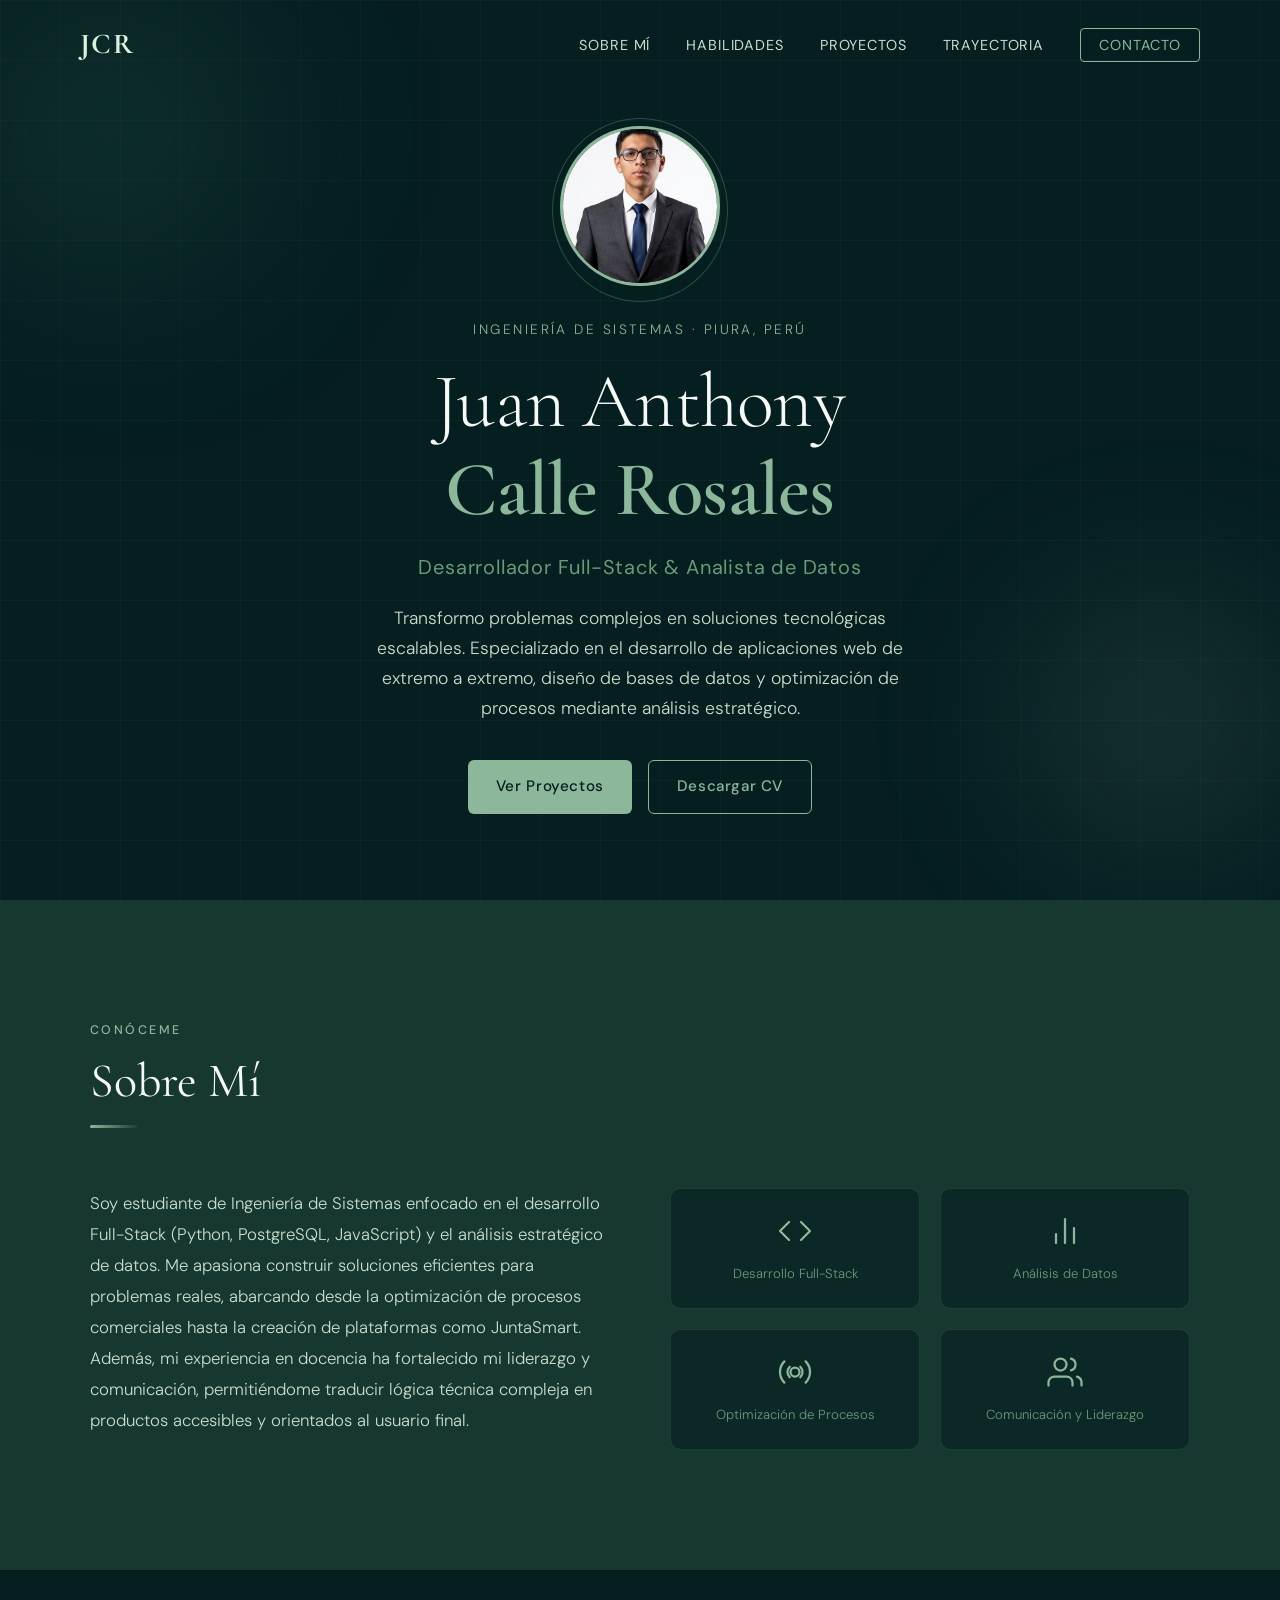
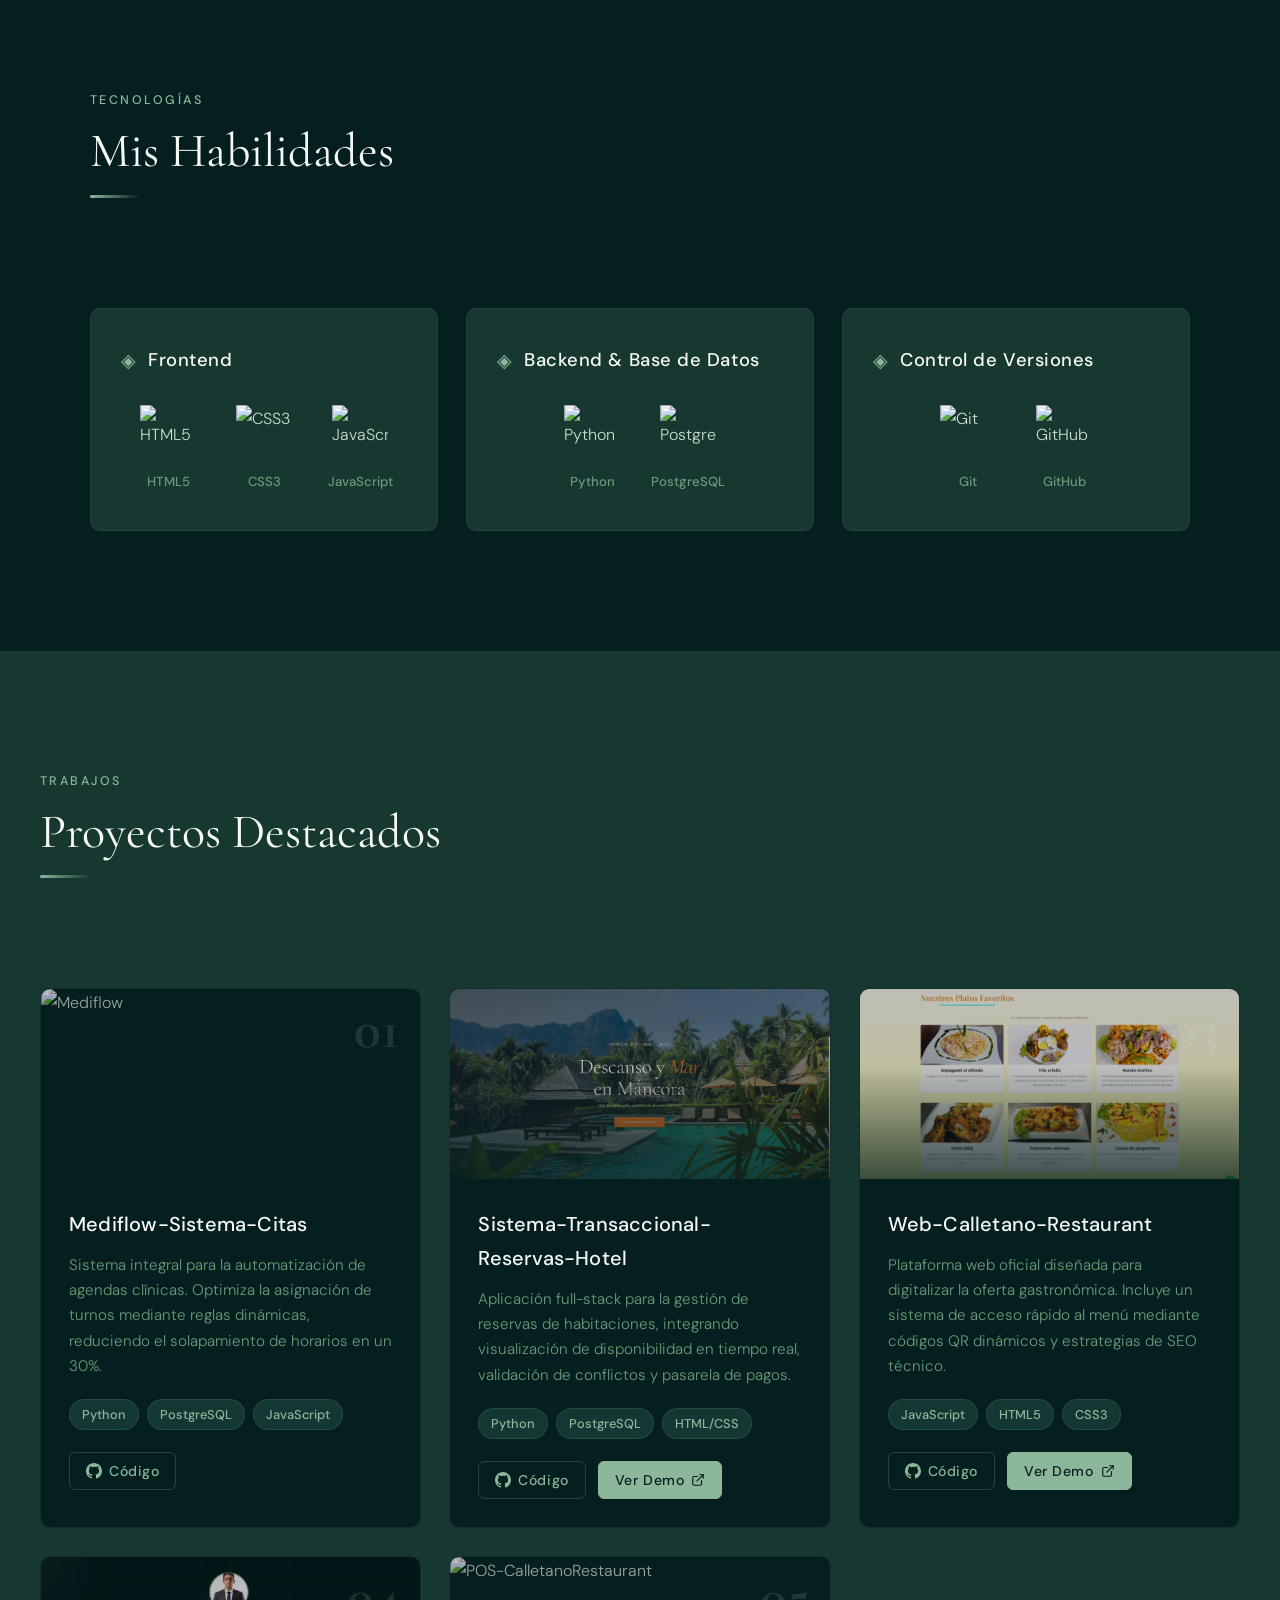
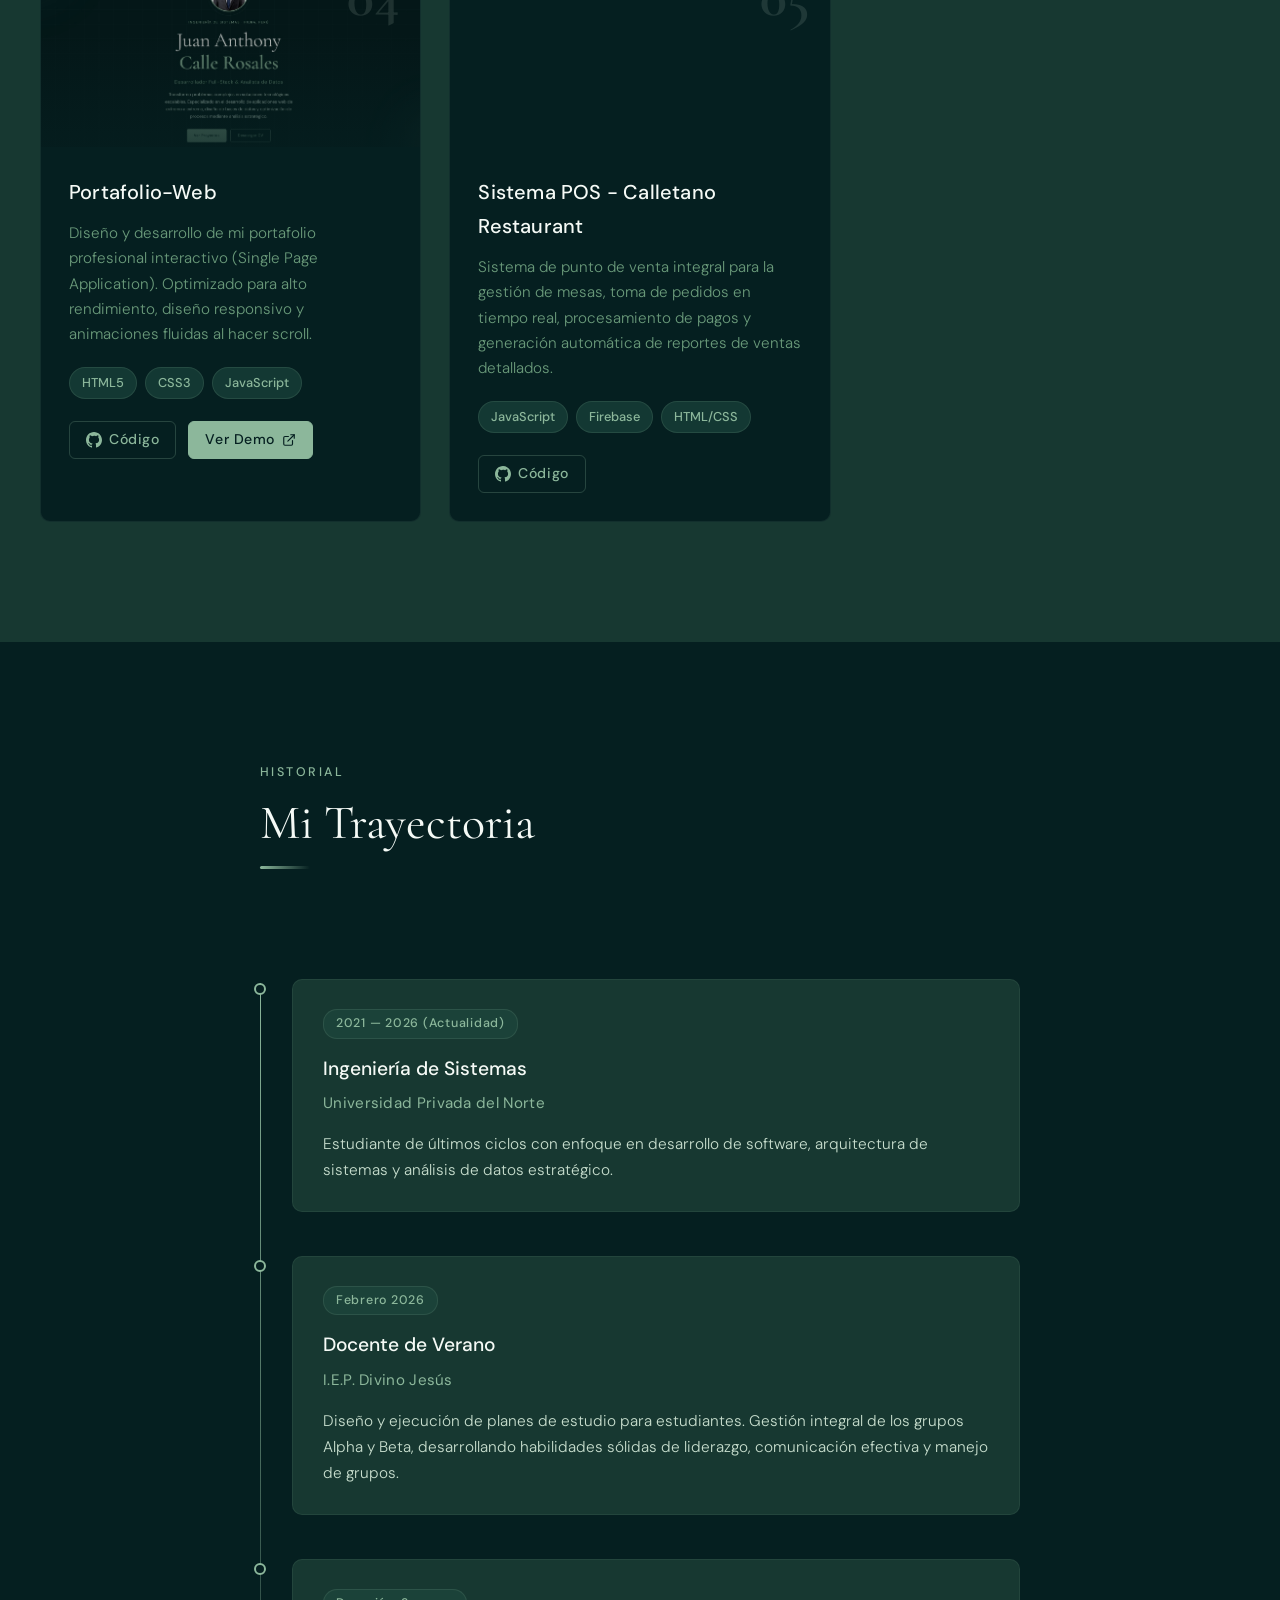
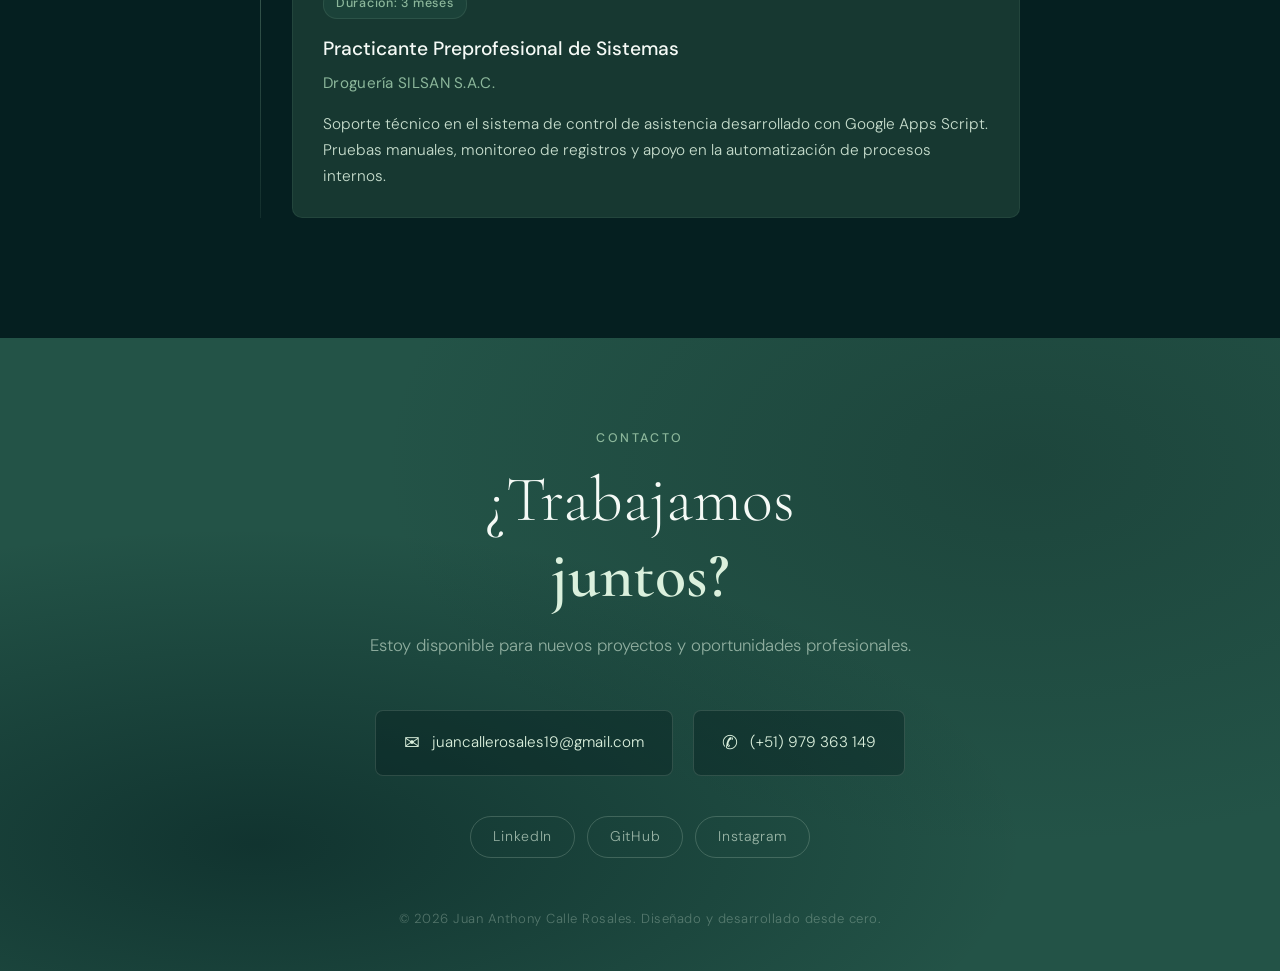
==== index.html @ 233d923f "Nuevo proyecto Sistema POS - Calletano Restaurant" ====
<!DOCTYPE html>
<html lang="es">
<head>
    <meta charset="UTF-8">
    <meta name="viewport" content="width=device-width, initial-scale=1.0">
    <title>Juan Calle Rosales | Portafolio</title>
    <meta name="description" content="Descubre mis proyectos y habilidades.">
    <link rel="stylesheet" href="styles.css">
    <link rel="preconnect" href="https://fonts.googleapis.com">
    <link rel="preconnect" href="https://fonts.gstatic.com" crossorigin>
    <link href="https://fonts.googleapis.com/css2?family=Cormorant+Garamond:wght@300;400;600;700&family=DM+Sans:wght@300;400;500;600&display=swap" rel="stylesheet">
    
    <meta property="og:title" content="Juan Calle Rosales | Portafolio">
    <meta property="og:description" content="Learn about my projects and skills">
    <meta property="og:site_name" content="Juan Calle Rosales | Portafolio">
    <meta property="og:image" content="https://juancall.github.io/Portafolio-Web/img/perfil.jpg">
    <meta property="og:url" content="https://juancall.github.io/Portafolio-Web/">

    <link rel="stylesheet" type="text/css" href="https://cdn.jsdelivr.net/gh/devicons/devicon@latest/devicon.min.css" />
</head>
<body>

    <!-- Navbar -->
    <nav class="navbar" id="navbar">
        <div class="nav-container">
            <a href="#" class="nav-logo">JCR</a>
            <ul class="nav-links">
                <li><a href="#sobre-mi">Sobre Mí</a></li>
                <li><a href="#habilidades">Habilidades</a></li>
                <li><a href="#proyectos">Proyectos</a></li>
                <li><a href="#trayectoria">Trayectoria</a></li>
                <li><a href="#contacto" class="nav-cta">Contacto</a></li>
            </ul>
            <button class="hamburger" id="hamburger" aria-label="Menú">
                <span></span><span></span><span></span>
            </button>
        </div>
        <div class="nav-mobile" id="nav-mobile">
            <a href="#sobre-mi">Sobre Mí</a>
            <a href="#habilidades">Habilidades</a>
            <a href="#proyectos">Proyectos</a>
            <a href="#trayectoria">Trayectoria</a>
            <a href="#contacto">Contacto</a>
        </div>
    </nav>

    <!-- Hero -->
    <header class="hero">
        <div class="hero-bg-grid"></div>
        <div class="hero-orb hero-orb-1"></div>
        <div class="hero-orb hero-orb-2"></div>
        <div class="hero-content">
            <div class="profile-img-container hero-animate" style="--delay:0.1s">
                <img src="img/perfil.jpg" alt="Foto de perfil" class="profile-img">
                <div class="profile-ring"></div>
            </div>
            <p class="hero-eyebrow hero-animate" style="--delay:0.25s">Ingeniería de Sistemas · Piura, Perú</p>
            <h1 class="hero-animate" style="--delay:0.4s">Juan Anthony<br><span>Calle Rosales</span></h1>
            <h2 class="hero-animate" style="--delay:0.55s">Desarrollador Full-Stack & Analista de Datos</h2>
            <p class="hero-desc hero-animate" style="--delay:0.7s">Transformo problemas complejos en soluciones tecnológicas escalables. Especializado en el desarrollo de aplicaciones web de extremo a extremo, diseño de bases de datos y optimización de procesos mediante análisis estratégico.</p>
            <div class="hero-buttons hero-animate" style="--delay:0.85s">
                <a href="#proyectos" class="btn btn-primary">Ver Proyectos</a>
                <a href="docs/CV_Juan_Calle.pdf" target="_blank" class="btn btn-secondary">Descargar CV</a>
            </div>
        </div>
        <div class="hero-scroll-hint">
            <span>Desplázate</span>
            <div class="scroll-line"></div>
        </div>
    </header>

    <!-- Sobre Mí -->
    <section id="sobre-mi" class="about">
        <div class="about-container">
            <div class="section-label reveal">Conóceme</div>
            <h2 class="section-title reveal">Sobre Mí</h2>
            <div class="about-grid">
                <div class="about-text reveal">
                    <p>Soy estudiante de Ingeniería de Sistemas enfocado en el desarrollo Full-Stack (Python, PostgreSQL, JavaScript) y el análisis estratégico de datos. Me apasiona construir soluciones eficientes para problemas reales, abarcando desde la optimización de procesos comerciales hasta la creación de plataformas como JuntaSmart. Además, mi experiencia en docencia ha fortalecido mi liderazgo y comunicación, permitiéndome traducir lógica técnica compleja en productos accesibles y orientados al usuario final.</p>
                </div>
                
                <div class="about-stats reveal">
                    <div class="stat-card">
                        <span class="stat-number">
                            <svg xmlns="http://www.w3.org/2000/svg" width="36" height="36" viewBox="0 0 24 24" fill="none" stroke="currentColor" stroke-width="1.5" stroke-linecap="round" stroke-linejoin="round">
                                <polyline points="16 18 22 12 16 6"/><polyline points="8 6 2 12 8 18"/>
                            </svg>
                        </span>
                        <span class="stat-label">Desarrollo Full-Stack</span>
                    </div>
                    <div class="stat-card">
                        <span class="stat-number">
                            <svg xmlns="http://www.w3.org/2000/svg" width="36" height="36" viewBox="0 0 24 24" fill="none" stroke="currentColor" stroke-width="1.5" stroke-linecap="round" stroke-linejoin="round">
                                <line x1="18" y1="20" x2="18" y2="10"/><line x1="12" y1="20" x2="12" y2="4"/><line x1="6" y1="20" x2="6" y2="14"/>
                            </svg>
                        </span>
                        <span class="stat-label">Análisis de Datos</span>
                    </div>
                    <div class="stat-card">
                        <span class="stat-number">
                            <svg xmlns="http://www.w3.org/2000/svg" width="36" height="36" viewBox="0 0 24 24" fill="none" stroke="currentColor" stroke-width="1.5" stroke-linecap="round" stroke-linejoin="round">
                                <circle cx="12" cy="12" r="3"/><path d="M19.07 4.93a10 10 0 0 1 0 14.14M4.93 4.93a10 10 0 0 0 0 14.14"/>
                                <path d="M15.54 8.46a5 5 0 0 1 0 7.07M8.46 8.46a5 5 0 0 0 0 7.07"/>
                            </svg>
                        </span>
                        <span class="stat-label">Optimización de Procesos</span>
                    </div>
                    <div class="stat-card">
                        <span class="stat-number">
                            <svg xmlns="http://www.w3.org/2000/svg" width="36" height="36" viewBox="0 0 24 24" fill="none" stroke="currentColor" stroke-width="1.5" stroke-linecap="round" stroke-linejoin="round">
                                <path d="M17 21v-2a4 4 0 0 0-4-4H5a4 4 0 0 0-4 4v2"/>
                                <circle cx="9" cy="7" r="4"/><path d="M23 21v-2a4 4 0 0 0-3-3.87"/><path d="M16 3.13a4 4 0 0 1 0 7.75"/>
                            </svg>
                        </span>
                        <span class="stat-label">Comunicación y Liderazgo</span>
                    </div>
                </div>
            </div>
        </div>
    </section>

    <!-- Habilidades -->
    <section id="habilidades" class="skills">
        <div class="skills-container">
            <div class="section-label reveal">Tecnologías</div>
            <h2 class="section-title reveal">Mis Habilidades</h2>
            <div class="skills-grid">
                
                <div class="skill-category reveal" style="--delay:0s">
                    <div class="skill-category-header">
                        <span class="skill-icon-bg">◈</span>
                        <h3>Frontend</h3>
                    </div>
                    <div class="skill-icons">
                        <div class="skill-item">
                            <img src="https://cdn.jsdelivr.net/gh/devicons/devicon@latest/icons/html5/html5-original.svg" style="width: 56px; height: 56px;" alt="HTML5" />
                            <span>HTML5</span>
                        </div>
                        <div class="skill-item">
                            <img src="https://cdn.jsdelivr.net/gh/devicons/devicon@latest/icons/css3/css3-original.svg" style="width: 56px; height: 56px;" alt="CSS3" />
                            <span>CSS3</span>
                        </div>
                        <div class="skill-item">
                            <img src="https://cdn.jsdelivr.net/gh/devicons/devicon@latest/icons/javascript/javascript-original.svg" style="width: 56px; height: 56px;" alt="JavaScript" />
                            <span>JavaScript</span>
                        </div>
                    </div>
                </div>

                <div class="skill-category reveal" style="--delay:0.15s">
                    <div class="skill-category-header">
                        <span class="skill-icon-bg">◈</span>
                        <h3>Backend & Base de Datos</h3>
                    </div>
                    <div class="skill-icons">
                        <div class="skill-item">
                            <img src="https://cdn.jsdelivr.net/gh/devicons/devicon@latest/icons/python/python-original.svg" style="width: 56px; height: 56px;" alt="Python" />
                            <span>Python</span>
                        </div>
                        <div class="skill-item">
                            <img src="https://cdn.jsdelivr.net/gh/devicons/devicon@latest/icons/postgresql/postgresql-original.svg" style="width: 56px; height: 56px;" alt="PostgreSQL" />
                            <span>PostgreSQL</span>
                        </div>
                    </div>
                </div>

                <div class="skill-category reveal" style="--delay:0.3s">
                    <div class="skill-category-header">
                        <span class="skill-icon-bg">◈</span>
                        <h3>Control de Versiones</h3>
                    </div>
                    <div class="skill-icons">
                        <div class="skill-item">
                            <img src="https://cdn.jsdelivr.net/gh/devicons/devicon@latest/icons/git/git-original.svg" style="width: 56px; height: 56px;" alt="Git" />
                            <span>Git</span>
                        </div>
                        <div class="skill-item">
                            <img src="https://cdn.jsdelivr.net/gh/devicons/devicon@latest/icons/github/github-original.svg" style="width: 56px; height: 56px;" alt="GitHub" />
                            <span>GitHub</span>
                        </div>
                    </div>
                </div>

            </div>
        </div>
    </section>

    <!-- Proyectos -->
    <section id="proyectos" class="projects">
        <div class="projects-container">
            <div class="section-label reveal">Trabajos</div>
            <h2 class="section-title reveal">Proyectos Destacados</h2>
            <div class="projects-grid">

                <div class="project-card reveal" style="--delay:0.1s">
                    <div class="project-image">
                        <img src="img/Mediflow.jpg" alt="Mediflow">
                        <span class="project-number">01</span>
                    </div>
                    <div class="project-info">
                        <h3>Mediflow-Sistema-Citas</h3>
                        <p>Sistema integral para la automatización de agendas clínicas. Optimiza la asignación de turnos mediante reglas dinámicas, reduciendo el solapamiento de horarios en un 30%.</p>
                        <div class="project-tags">
                            <span>Python</span><span>PostgreSQL</span><span>JavaScript</span>
                        </div>
                        <div class="project-links">
                            <a href="https://github.com/JuanCall/Mediflow-Sistema-Citas" class="btn-link btn-link-github">
                                <svg xmlns="http://www.w3.org/2000/svg" width="16" height="16" viewBox="0 0 24 24" fill="currentColor">
                                    <path d="M12 0C5.37 0 0 5.37 0 12c0 5.3 3.438 9.8 8.205 11.387.6.113.82-.258.82-.577v-2.234c-3.338.726-4.033-1.416-4.033-1.416-.546-1.387-1.333-1.756-1.333-1.756-1.089-.745.083-.729.083-.729 1.205.084 1.839 1.237 1.839 1.237 1.07 1.834 2.807 1.304 3.492.997.107-.775.418-1.305.762-1.604-2.665-.305-5.467-1.334-5.467-5.931 0-1.311.469-2.381 1.236-3.221-.124-.303-.535-1.524.117-3.176 0 0 1.008-.322 3.301 1.23A11.509 11.509 0 0 1 12 5.803c1.02.005 2.047.138 3.006.404 2.291-1.552 3.297-1.23 3.297-1.23.653 1.653.242 2.874.118 3.176.77.84 1.235 1.911 1.235 3.221 0 4.609-2.807 5.624-5.479 5.929.43.372.823 1.102.823 2.222v3.293c0 .319.192.694.801.576C20.566 21.797 24 17.3 24 12c0-6.63-5.37-12-12-12z"/>
                                </svg>
                                Código
                            </a>
                        </div>
                    </div>
                </div>

                <div class="project-card reveal" style="--delay:0.2s">
                    <div class="project-image">
                        <img src="img/Sistema-Reservas.jpg" alt="reservas">
                        <span class="project-number">02</span>
                    </div>
                    <div class="project-info">
                        <h3>Sistema-Transaccional-Reservas-Hotel</h3>
                        <p>Aplicación full-stack para la gestión de reservas de habitaciones, integrando visualización de disponibilidad en tiempo real, validación de conflictos y pasarela de pagos.</p>
                        <div class="project-tags">
                            <span>Python</span><span>PostgreSQL</span><span>HTML/CSS</span>
                        </div>
                        <div class="project-links">
                            <a href="https://github.com/JuanCall/Sistema-Transaccional-Reservas-Hotel" class="btn-link btn-link-github">
                                <svg xmlns="http://www.w3.org/2000/svg" width="16" height="16" viewBox="0 0 24 24" fill="currentColor">
                                    <path d="M12 0C5.37 0 0 5.37 0 12c0 5.3 3.438 9.8 8.205 11.387.6.113.82-.258.82-.577v-2.234c-3.338.726-4.033-1.416-4.033-1.416-.546-1.387-1.333-1.756-1.333-1.756-1.089-.745.083-.729.083-.729 1.205.084 1.839 1.237 1.839 1.237 1.07 1.834 2.807 1.304 3.492.997.107-.775.418-1.305.762-1.604-2.665-.305-5.467-1.334-5.467-5.931 0-1.311.469-2.381 1.236-3.221-.124-.303-.535-1.524.117-3.176 0 0 1.008-.322 3.301 1.23A11.509 11.509 0 0 1 12 5.803c1.02.005 2.047.138 3.006.404 2.291-1.552 3.297-1.23 3.297-1.23.653 1.653.242 2.874.118 3.176.77.84 1.235 1.911 1.235 3.221 0 4.609-2.807 5.624-5.479 5.929.43.372.823 1.102.823 2.222v3.293c0 .319.192.694.801.576C20.566 21.797 24 17.3 24 12c0-6.63-5.37-12-12-12z"/>
                                </svg>
                                Código
                            </a>
                            <a href="https://juancall.github.io/Sistema-Transaccional-Reservas-Hotel/frontend/" class="btn-link btn-link-live">
                                Ver Demo
                                <svg xmlns="http://www.w3.org/2000/svg" width="14" height="14" viewBox="0 0 24 24" fill="none" stroke="currentColor" stroke-width="2" stroke-linecap="round" stroke-linejoin="round">
                                    <path d="M18 13v6a2 2 0 0 1-2 2H5a2 2 0 0 1-2-2V8a2 2 0 0 1 2-2h6"/>
                                    <polyline points="15 3 21 3 21 9"/><line x1="10" y1="14" x2="21" y2="3"/>
                                </svg>
                            </a>
                        </div>
                    </div>
                </div>

                <div class="project-card reveal" style="--delay:0.3s">
                    <div class="project-image">
                        <img src="img/Web-CalletanoRestaurant.jpg" alt="Web-Calletano-Restaurant">
                        <span class="project-number">03</span>
                    </div>
                    <div class="project-info">
                        <h3>Web-Calletano-Restaurant</h3>
                        <p>Plataforma web oficial diseñada para digitalizar la oferta gastronómica. Incluye un sistema de acceso rápido al menú mediante códigos QR dinámicos y estrategias de SEO técnico.</p>
                        <div class="project-tags">
                            <span>JavaScript</span><span>HTML5</span><span>CSS3</span>
                        </div>
                        <div class="project-links">
                            <a href="https://github.com/JuanCall/Web-Calletano-Restaurant" class="btn-link btn-link-github">
                                <svg xmlns="http://www.w3.org/2000/svg" width="16" height="16" viewBox="0 0 24 24" fill="currentColor">
                                    <path d="M12 0C5.37 0 0 5.37 0 12c0 5.3 3.438 9.8 8.205 11.387.6.113.82-.258.82-.577v-2.234c-3.338.726-4.033-1.416-4.033-1.416-.546-1.387-1.333-1.756-1.333-1.756-1.089-.745.083-.729.083-.729 1.205.084 1.839 1.237 1.839 1.237 1.07 1.834 2.807 1.304 3.492.997.107-.775.418-1.305.762-1.604-2.665-.305-5.467-1.334-5.467-5.931 0-1.311.469-2.381 1.236-3.221-.124-.303-.535-1.524.117-3.176 0 0 1.008-.322 3.301 1.23A11.509 11.509 0 0 1 12 5.803c1.02.005 2.047.138 3.006.404 2.291-1.552 3.297-1.23 3.297-1.23.653 1.653.242 2.874.118 3.176.77.84 1.235 1.911 1.235 3.221 0 4.609-2.807 5.624-5.479 5.929.43.372.823 1.102.823 2.222v3.293c0 .319.192.694.801.576C20.566 21.797 24 17.3 24 12c0-6.63-5.37-12-12-12z"/>
                                </svg>
                                Código
                            </a>
                            <a href="https://calletano-restaurant.web.app/" class="btn-link btn-link-live">
                                Ver Demo
                                <svg xmlns="http://www.w3.org/2000/svg" width="14" height="14" viewBox="0 0 24 24" fill="none" stroke="currentColor" stroke-width="2" stroke-linecap="round" stroke-linejoin="round">
                                    <path d="M18 13v6a2 2 0 0 1-2 2H5a2 2 0 0 1-2-2V8a2 2 0 0 1 2-2h6"/>
                                    <polyline points="15 3 21 3 21 9"/><line x1="10" y1="14" x2="21" y2="3"/>
                                </svg>
                            </a>
                        </div>
                    </div>
                </div>

                <div class="project-card reveal" style="--delay:0.4s">
                    <div class="project-image">
                        <img src="img/Portafolio-Web.jpg" alt="Portafolio">
                        <span class="project-number">04</span>
                    </div>
                    <div class="project-info">
                        <h3>Portafolio-Web</h3>
                        <p>Diseño y desarrollo de mi portafolio profesional interactivo (Single Page Application). Optimizado para alto rendimiento, diseño responsivo y animaciones fluidas al hacer scroll.</p>
                        <div class="project-tags">
                            <span>HTML5</span><span>CSS3</span><span>JavaScript</span>
                        </div>
                        <div class="project-links">
                            <a href="https://github.com/JuanCall/Portafolio-Web" class="btn-link btn-link-github">
                                <svg xmlns="http://www.w3.org/2000/svg" width="16" height="16" viewBox="0 0 24 24" fill="currentColor">
                                    <path d="M12 0C5.37 0 0 5.37 0 12c0 5.3 3.438 9.8 8.205 11.387.6.113.82-.258.82-.577v-2.234c-3.338.726-4.033-1.416-4.033-1.416-.546-1.387-1.333-1.756-1.333-1.756-1.089-.745.083-.729.083-.729 1.205.084 1.839 1.237 1.839 1.237 1.07 1.834 2.807 1.304 3.492.997.107-.775.418-1.305.762-1.604-2.665-.305-5.467-1.334-5.467-5.931 0-1.311.469-2.381 1.236-3.221-.124-.303-.535-1.524.117-3.176 0 0 1.008-.322 3.301 1.23A11.509 11.509 0 0 1 12 5.803c1.02.005 2.047.138 3.006.404 2.291-1.552 3.297-1.23 3.297-1.23.653 1.653.242 2.874.118 3.176.77.84 1.235 1.911 1.235 3.221 0 4.609-2.807 5.624-5.479 5.929.43.372.823 1.102.823 2.222v3.293c0 .319.192.694.801.576C20.566 21.797 24 17.3 24 12c0-6.63-5.37-12-12-12z"/>
                                </svg>
                                Código
                            </a>
                            <a href="https://juancall.github.io/Portafolio-Web/" class="btn-link btn-link-live">
                                Ver Demo
                                <svg xmlns="http://www.w3.org/2000/svg" width="14" height="14" viewBox="0 0 24 24" fill="none" stroke="currentColor" stroke-width="2" stroke-linecap="round" stroke-linejoin="round">
                                    <path d="M18 13v6a2 2 0 0 1-2 2H5a2 2 0 0 1-2-2V8a2 2 0 0 1 2-2h6"/>
                                    <polyline points="15 3 21 3 21 9"/><line x1="10" y1="14" x2="21" y2="3"/>
                                </svg>
                            </a>
                        </div>
                    </div>
                </div>

                <div class="project-card reveal" style="--delay:0.5s">
                    <div class="project-image">
                        <img src="img/SistemaPOS_Calletano.jpg" alt="POS-CalletanoRestaurant">
                        <span class="project-number">05</span>
                    </div>
                    <div class="project-info">
                        <h3>Sistema POS - Calletano Restaurant</h3>
                        <p>Sistema de punto de venta integral para la gestión de mesas, toma de pedidos en tiempo real, procesamiento de pagos y generación automática de reportes de ventas detallados.</p>
                        <div class="project-tags">
                            <span>JavaScript</span><span>Firebase</span><span>HTML/CSS</span>
                        </div>
                        <div class="project-links">
                            <a href="https://github.com/JuanCall/Web-Calletano-Restaurant" class="btn-link btn-link-github">
                                <svg xmlns="http://www.w3.org/2000/svg" width="16" height="16" viewBox="0 0 24 24" fill="currentColor">
                                    <path d="M12 0C5.37 0 0 5.37 0 12c0 5.3 3.438 9.8 8.205 11.387.6.113.82-.258.82-.577v-2.234c-3.338.726-4.033-1.416-4.033-1.416-.546-1.387-1.333-1.756-1.333-1.756-1.089-.745.083-.729.083-.729 1.205.084 1.839 1.237 1.839 1.237 1.07 1.834 2.807 1.304 3.492.997.107-.775.418-1.305.762-1.604-2.665-.305-5.467-1.334-5.467-5.931 0-1.311.469-2.381 1.236-3.221-.124-.303-.535-1.524.117-3.176 0 0 1.008-.322 3.301 1.23A11.509 11.509 0 0 1 12 5.803c1.02.005 2.047.138 3.006.404 2.291-1.552 3.297-1.23 3.297-1.23.653 1.653.242 2.874.118 3.176.77.84 1.235 1.911 1.235 3.221 0 4.609-2.807 5.624-5.479 5.929.43.372.823 1.102.823 2.222v3.293c0 .319.192.694.801.576C20.566 21.797 24 17.3 24 12c0-6.63-5.37-12-12-12z"/>
                                </svg>
                                Código
                            </a>
                        </div>
                    </div>
                </div>

            </div>
        </div>
    </section>

    <!-- Trayectoria -->
    <section id="trayectoria" class="timeline-section">
        <div class="timeline-container">
            <div class="section-label reveal">Historial</div>
            <h2 class="section-title reveal">Mi Trayectoria</h2>
            <div class="timeline">

                <div class="timeline-item reveal">
                    <div class="timeline-dot"></div>
                    <div class="timeline-content">
                        <span class="timeline-date">2021 — 2026 (Actualidad)</span>
                        <h3>Ingeniería de Sistemas</h3>
                        <h4>Universidad Privada del Norte</h4>
                        <p>Estudiante de últimos ciclos con enfoque en desarrollo de software, arquitectura de sistemas y análisis de datos estratégico.</p>
                    </div>
                </div>

                <div class="timeline-item reveal">
                    <div class="timeline-dot"></div>
                    <div class="timeline-content">
                        <span class="timeline-date">Febrero 2026</span>
                        <h3>Docente de Verano</h3>
                        <h4>I.E.P. Divino Jesús</h4>
                        <p>Diseño y ejecución de planes de estudio para estudiantes. Gestión integral de los grupos Alpha y Beta, desarrollando habilidades sólidas de liderazgo, comunicación efectiva y manejo de grupos.</p>
                    </div>
                </div>

                <div class="timeline-item reveal">
                    <div class="timeline-dot"></div>
                    <div class="timeline-content">
                        <span class="timeline-date">Duración: 3 meses</span>
                        <h3>Practicante Preprofesional de Sistemas</h3>
                        <h4>Droguería SILSAN S.A.C.</h4>
                        <p>Soporte técnico en el sistema de control de asistencia desarrollado con Google Apps Script. Pruebas manuales, monitoreo de registros y apoyo en la automatización de procesos internos.</p>
                    </div>
                </div>

            </div>
        </div>
    </section>

    <!-- Footer / Contacto -->
    <footer id="contacto" class="footer">
        <div class="footer-bg"></div>
        <div class="footer-container">
            <div class="footer-headline reveal">
                <div class="section-label">Contacto</div>
                <h2>¿Trabajamos<br><span>juntos?</span></h2>
                <p>Estoy disponible para nuevos proyectos y oportunidades profesionales.</p>
            </div>
            <div class="contact-grid reveal">
                <a href="mailto:juancallerosales19@gmail.com" class="contact-card">
                    <span class="contact-icon">✉</span>
                    <span>juancallerosales19@gmail.com</span>
                </a>
                <a href="https://wa.me/51979363149" target="_blank" class="contact-card">
                    <span class="contact-icon">✆</span>
                    <span>(+51) 979 363 149</span>
                </a>
            </div>
            <div class="social-links reveal">
                <a href="https://www.linkedin.com/in/juan-anthony-calle-rosales-a828a8210/" target="_blank">LinkedIn</a>
                <a href="https://github.com/JuanCall" target="_blank">GitHub</a>
                <a href="https://www.instagram.com/juanoff19/" target="_blank">Instagram</a>
            </div>
            <p class="copyright">© 2026 Juan Anthony Calle Rosales. Diseñado y desarrollado desde cero.</p>
        </div>
    </footer>

    <script>
        // Smooth scroll personalizado con animación
        function smoothScrollTo(targetY, duration = 800) {
            const startY = window.scrollY;
            const distance = targetY - startY;
            let startTime = null;

            function easeInOutCubic(t) {
                return t < 0.5 ? 4 * t * t * t : 1 - Math.pow(-2 * t + 2, 3) / 2;
            }

            function step(currentTime) {
                if (!startTime) startTime = currentTime;
                const elapsed = currentTime - startTime;
                const progress = Math.min(elapsed / duration, 1);
                window.scrollTo(0, startY + distance * easeInOutCubic(progress));
                if (progress < 1) requestAnimationFrame(step);
            }

            requestAnimationFrame(step);
        }

        document.querySelectorAll('a[href^="#"]').forEach(anchor => {
            anchor.addEventListener('click', function(e) {
                const target = document.querySelector(this.getAttribute('href'));
                if (target) {
                    e.preventDefault();
                    const navHeight = document.getElementById('navbar').offsetHeight;
                    const targetPosition = target.getBoundingClientRect().top + window.scrollY - navHeight;
                    smoothScrollTo(targetPosition, 800);
                    navMobile.classList.remove('open');
                    hamburger.classList.remove('active');
                }
            });
        });

        // Navbar scroll effect
        const navbar = document.getElementById('navbar');
        window.addEventListener('scroll', () => {
            navbar.classList.toggle('scrolled', window.scrollY > 60);
        });

        // Hamburger menu
        const hamburger = document.getElementById('hamburger');
        const navMobile = document.getElementById('nav-mobile');
        hamburger.addEventListener('click', () => {
            hamburger.classList.toggle('active');
            navMobile.classList.toggle('open');
        });

        // Scroll reveal with IntersectionObserver
        const reveals = document.querySelectorAll('.reveal');
        const observer = new IntersectionObserver((entries) => {
            entries.forEach(entry => {
                if (entry.isIntersecting) {
                    entry.target.classList.add('visible');
                    observer.unobserve(entry.target);
                }
            });
        }, { threshold: 0.12, rootMargin: '0px 0px -40px 0px' });

        reveals.forEach(el => observer.observe(el));
    </script>
</body>
</html>
---- styles.css ----
/* =============================================
   JUAN ANTHONY CALLE — PORTAFOLIO
   Paleta 3: Verdes profundos, formal y elegante
   ============================================= */

/* --- Variables de color y tipografía --- */
:root {
    --clr-deepest:   #051F20;
    --clr-dark:      #173831;
    --clr-mid:       #235347;
    --clr-sage:      #8CB79B;
    --clr-mist:      #DBF0DD;
    --clr-white:     #F5FAF6;
    --clr-text:      #c8dece;
    --clr-subtle:    #6a9a7a;
    --font-display:  'Cormorant Garamond', Georgia, serif;
    --font-body:     'DM Sans', sans-serif;
    --radius:        10px;
    --transition:    0.4s cubic-bezier(0.22, 1, 0.36, 1);
}

/* --- Reset --- */
*, *::before, *::after {
    margin: 0; padding: 0;
    box-sizing: border-box;
}

html {
    scroll-behavior: smooth;
}

body {
    background-color: var(--clr-deepest);
    color: var(--clr-text);
    font-family: var(--font-body);
    font-weight: 300;
    line-height: 1.7;
    overflow-x: hidden;
}

/* ============================================
   SCROLL REVEAL — Clase .reveal
   ============================================ */
.reveal {
    opacity: 0;
    transform: translateY(40px);
    transition: opacity 0.7s var(--transition),
                transform 0.7s var(--transition);
    transition-delay: var(--delay, 0s);
}

.reveal.visible {
    opacity: 1;
    transform: translateY(0);
}

/* ============================================
   NAVBAR
   ============================================ */
.navbar {
    position: fixed;
    top: 0; left: 0; right: 0;
    z-index: 100;
    padding: 20px 0;
    transition: background var(--transition), padding var(--transition), box-shadow var(--transition);
}

.navbar.scrolled {
    background: rgba(5, 31, 32, 0.92);
    backdrop-filter: blur(16px);
    -webkit-backdrop-filter: blur(16px);
    padding: 12px 0;
    box-shadow: 0 2px 30px rgba(0,0,0,0.4);
}

.nav-container {
    max-width: 1200px;
    margin: 0 auto;
    padding: 0 40px;
    display: flex;
    justify-content: space-between;
    align-items: center;
}

.nav-logo {
    font-family: var(--font-display);
    font-size: 1.8rem;
    font-weight: 700;
    color: var(--clr-mist);
    text-decoration: none;
    letter-spacing: 0.05em;
    transition: color var(--transition);
}

.nav-logo:hover { color: var(--clr-sage); }

.nav-links {
    list-style: none;
    display: flex;
    gap: 36px;
    align-items: center;
}

.nav-links a {
    color: var(--clr-text);
    text-decoration: none;
    font-size: 0.9rem;
    font-weight: 400;
    letter-spacing: 0.06em;
    text-transform: uppercase;
    position: relative;
    transition: color var(--transition);
}

.nav-links a::after {
    content: '';
    position: absolute;
    bottom: -4px; left: 0;
    width: 0; height: 1px;
    background: var(--clr-sage);
    transition: width var(--transition);
}

.nav-links a:hover { color: var(--clr-mist); }
.nav-links a:hover::after { width: 100%; }

.nav-cta {
    border: 1px solid var(--clr-sage) !important;
    padding: 7px 18px;
    border-radius: 4px;
    color: var(--clr-sage) !important;
}
.nav-cta:hover {
    background: var(--clr-sage) !important;
    color: var(--clr-deepest) !important;
}
.nav-cta::after { display: none !important; }

/* Hamburger */
.hamburger {
    display: none;
    flex-direction: column;
    gap: 5px;
    background: none;
    border: none;
    cursor: pointer;
    padding: 4px;
}
.hamburger span {
    width: 24px; height: 2px;
    background: var(--clr-mist);
    border-radius: 2px;
    transition: all 0.3s ease;
    display: block;
}
.hamburger.active span:nth-child(1) { transform: translateY(7px) rotate(45deg); }
.hamburger.active span:nth-child(2) { opacity: 0; }
.hamburger.active span:nth-child(3) { transform: translateY(-7px) rotate(-45deg); }

.nav-mobile {
    display: none;
    flex-direction: column;
    background: rgba(5, 31, 32, 0.97);
    padding: 0;
    max-height: 0;
    overflow: hidden;
    transition: max-height 0.4s ease, padding 0.3s ease;
}
.nav-mobile.open {
    display: flex;
    max-height: 400px;
    padding: 16px 0 24px;
}
.nav-mobile a {
    color: var(--clr-text);
    text-decoration: none;
    padding: 12px 40px;
    font-size: 0.95rem;
    letter-spacing: 0.06em;
    text-transform: uppercase;
    border-bottom: 1px solid rgba(140,183,155,0.08);
    transition: color var(--transition), background var(--transition);
}
.nav-mobile a:hover {
    color: var(--clr-mist);
    background: rgba(140,183,155,0.06);
}

/* ============================================
   HERO
   ============================================ */
.hero {
    min-height: 100vh;
    display: flex;
    align-items: center;
    justify-content: center;
    text-align: center;
    padding: 100px 20px 60px;
    position: relative;
    overflow: hidden;
}

.hero-bg-grid {
    position: absolute;
    inset: 0;
    background-image:
        linear-gradient(rgba(140,183,155,0.04) 1px, transparent 1px),
        linear-gradient(90deg, rgba(140,183,155,0.04) 1px, transparent 1px);
    background-size: 60px 60px;
    pointer-events: none;
}

.hero-orb {
    position: absolute;
    border-radius: 50%;
    filter: blur(80px);
    pointer-events: none;
    animation: orb-drift 12s ease-in-out infinite alternate;
}
.hero-orb-1 {
    width: 420px; height: 420px;
    background: radial-gradient(circle, rgba(35,83,71,0.45), transparent 70%);
    top: -80px; left: -100px;
}
.hero-orb-2 {
    width: 360px; height: 360px;
    background: radial-gradient(circle, rgba(140,183,155,0.2), transparent 70%);
    bottom: 0; right: -60px;
    animation-delay: -6s;
}

@keyframes orb-drift {
    from { transform: translate(0, 0) scale(1); }
    to   { transform: translate(30px, 20px) scale(1.05); }
}

.hero-content {
    position: relative;
    z-index: 2;
    max-width: 780px;
}

.hero-animate {
    opacity: 0;
    transform: translateY(30px);
    animation: hero-in 0.9s var(--transition) forwards;
    animation-delay: var(--delay, 0s);
}

@keyframes hero-in {
    to { opacity: 1; transform: translateY(0); }
}

.profile-img-container {
    position: relative;
    display: inline-block;
    margin-bottom: 24px;
}

.profile-img {
    width: 160px; height: 160px;
    border-radius: 50%;
    object-fit: cover;
    border: 3px solid var(--clr-sage);
    position: relative;
    z-index: 2;
    transition: transform var(--transition);
}
.profile-img:hover { transform: scale(1.05); }

.profile-ring {
    position: absolute;
    inset: -8px;
    border-radius: 50%;
    border: 1px solid rgba(140,183,155,0.3);
    animation: ring-pulse 3s ease-in-out infinite;
}

@keyframes ring-pulse {
    0%, 100% { transform: scale(1); opacity: 0.5; }
    50%       { transform: scale(1.08); opacity: 1; }
}

.hero-eyebrow {
    font-size: 0.85rem;
    letter-spacing: 0.18em;
    text-transform: uppercase;
    color: var(--clr-sage);
    margin-bottom: 16px;
}

.hero h1 {
    font-family: var(--font-display);
    font-size: clamp(2.8rem, 6vw, 5rem);
    font-weight: 300;
    color: var(--clr-white);
    line-height: 1.15;
    margin-bottom: 16px;
    letter-spacing: -0.01em;
}

.hero h1 span {
    color: var(--clr-sage);
    font-weight: 600;
}

.hero h2 {
    font-size: clamp(1rem, 2.5vw, 1.25rem);
    color: var(--clr-subtle);
    font-weight: 400;
    margin-bottom: 20px;
    letter-spacing: 0.04em;
}

.hero-desc {
    font-size: 1.1rem;
    color: var(--clr-text);
    max-width: 560px;
    margin: 0 auto 36px;
}

.hero-buttons {
    display: flex;
    gap: 16px;
    justify-content: center;
    flex-wrap: wrap;
}

.btn {
    padding: 13px 28px;
    text-decoration: none;
    border-radius: 6px;
    font-weight: 500;
    font-size: 0.95rem;
    letter-spacing: 0.04em;
    transition: all var(--transition);
    display: inline-flex;
    align-items: center;
    gap: 8px;
}

.btn-primary {
    background: var(--clr-sage);
    color: var(--clr-deepest);
}
.btn-primary:hover {
    background: var(--clr-mist);
    transform: translateY(-3px);
    box-shadow: 0 8px 24px rgba(140,183,155,0.3);
}

.btn-secondary {
    background: transparent;
    color: var(--clr-sage);
    border: 1.5px solid var(--clr-sage);
}
.btn-secondary:hover {
    background: rgba(140,183,155,0.1);
    transform: translateY(-3px);
}

.hero-scroll-hint {
    position: absolute;
    bottom: 32px;
    left: 50%;
    transform: translateX(-50%);
    display: flex;
    flex-direction: column;
    align-items: center;
    gap: 8px;
    opacity: 0;
    animation: hero-in 0.9s var(--transition) 1.2s forwards;
}

.hero-scroll-hint span {
    font-size: 0.75rem;
    letter-spacing: 0.14em;
    text-transform: uppercase;
    color: var(--clr-subtle);
}

.scroll-line {
    width: 1px;
    height: 48px;
    background: linear-gradient(to bottom, var(--clr-sage), transparent);
    animation: scroll-drop 2s ease-in-out infinite;
}

@keyframes scroll-drop {
    0%   { transform: scaleY(0); transform-origin: top; }
    50%  { transform: scaleY(1); transform-origin: top; }
    51%  { transform: scaleY(1); transform-origin: bottom; }
    100% { transform: scaleY(0); transform-origin: bottom; }
}

/* ============================================
   LABELS Y TÍTULOS DE SECCIÓN
   ============================================ */
.section-label {
    font-size: 0.78rem;
    letter-spacing: 0.2em;
    text-transform: uppercase;
    color: var(--clr-sage);
    margin-bottom: 12px;
    font-weight: 500;
}

.section-title {
    font-family: var(--font-display);
    font-size: clamp(2rem, 4vw, 3rem);
    color: var(--clr-white);
    font-weight: 400;
    margin-bottom: 16px;
    line-height: 1.2;
    position: relative;
    display: inline-block;
}

.section-title::after {
    content: '';
    display: block;
    width: 50px; height: 3px;
    background: linear-gradient(90deg, var(--clr-sage), transparent);
    margin-top: 14px;
    border-radius: 2px;
}

/* ============================================
   SOBRE MÍ
   ============================================ */
.about {
    padding: 120px 20px;
    background-color: var(--clr-dark);
}

.about-container {
    max-width: 1100px;
    margin: 0 auto;
}

.about-container .section-title { margin-bottom: 60px; }

.about-grid {
    display: grid;
    grid-template-columns: 1fr 1fr;
    gap: 60px;
    align-items: start;
}

.about-text p {
    color: var(--clr-text);
    font-size: 1.05rem;
    line-height: 1.85;
    margin-bottom: 20px;
}
.about-text p:last-child { margin-bottom: 0; }

.about-stats {
    display: grid;
    grid-template-columns: 1fr 1fr;
    gap: 20px;
}

.stat-card {
    background: rgba(5, 31, 32, 0.6);
    border: 1px solid rgba(140,183,155,0.15);
    border-radius: var(--radius);
    padding: 24px 20px;
    text-align: center;
    transition: transform var(--transition), border-color var(--transition);
}
.stat-card:hover {
    transform: translateY(-5px);
    border-color: var(--clr-sage);
}

.stat-number {
    display: block;
    font-family: var(--font-display);
    font-size: 2.6rem;
    font-weight: 600;
    color: var(--clr-sage);
    line-height: 1;
    margin-bottom: 8px;
}

.stat-label {
    display: block;
    font-size: 0.82rem;
    color: var(--clr-subtle);
    line-height: 1.4;
}

/* ============================================
   HABILIDADES
   ============================================ */
.stat-number svg {
    color: var(--clr-sage);
    stroke: var(--clr-sage);
}

.skills {
    padding: 120px 20px;
    background-color: var(--clr-deepest);
}

.skills-container {
    max-width: 1100px;
    margin: 0 auto;
}

.skills-container .section-title { margin-bottom: 60px; }

.skills-grid {
    display: grid;
    grid-template-columns: repeat(auto-fit, minmax(280px, 1fr));
    gap: 28px;
    margin-top: 50px;
}

.skill-category {
    background: var(--clr-dark);
    border: 1px solid rgba(140,183,155,0.1);
    padding: 36px 30px;
    border-radius: var(--radius);
    transition: transform var(--transition), border-color var(--transition), box-shadow var(--transition);
}
.skill-category:hover {
    transform: translateY(-8px);
    border-color: rgba(140,183,155,0.35);
    box-shadow: 0 16px 40px rgba(0,0,0,0.3);
}

.skill-category-header {
    display: flex;
    align-items: center;
    gap: 12px;
    margin-bottom: 28px;
}

.skill-icon-bg {
    font-size: 1.2rem;
    color: var(--clr-sage);
}

.skill-category-header h3 {
    color: var(--clr-white);
    font-size: 1.15rem;
    font-weight: 500;
    letter-spacing: 0.03em;
}

.skill-icons {
    display: flex;
    flex-wrap: wrap;
    justify-content: center;
    gap: 24px;
}

.skill-item {
    display: flex;
    flex-direction: column;
    align-items: center;
    gap: 10px;
    width: 72px;
    transition: transform var(--transition);
}
.skill-item:hover { transform: translateY(-4px); }

.skill-item i {
    font-size: 3rem;
    transition: filter var(--transition);
}
.skill-item:hover i { filter: drop-shadow(0 0 8px var(--clr-sage)); }

.skill-item span {
    color: var(--clr-subtle);
    font-size: 0.82rem;
    font-weight: 500;
    text-align: center;
}

/* ============================================
   PROYECTOS
   ============================================ */
.projects {
    padding: 120px 20px;
    background-color: var(--clr-dark);
}

.projects-container {
    max-width: 1200px;
    margin: 0 auto;
}

.projects-container .section-title { margin-bottom: 60px; }

.projects-grid {
    display: grid;
    grid-template-columns: repeat(auto-fit, minmax(320px, 1fr));
    gap: 28px;
    margin-top: 50px;
}

.project-card {
    background: var(--clr-deepest);
    border: 1px solid rgba(140,183,155,0.1);
    border-radius: var(--radius);
    overflow: hidden;
    transition: transform var(--transition), box-shadow var(--transition), border-color var(--transition);
}
.project-card:hover {
    transform: translateY(-10px);
    box-shadow: 0 20px 50px rgba(0,0,0,0.4);
    border-color: rgba(140,183,155,0.3);
}

.project-image {
    width: 100%;
    height: 190px;
    position: relative;
    overflow: hidden;
}

.project-image img {
    width: 100%;
    height: 100%;
    object-fit: cover;
    display: block;
    transition: transform 0.5s ease;
    filter: brightness(0.75);
}

.project-card:hover .project-image img {
    transform: scale(1.06);
    filter: brightness(0.9);
}

.project-image::after {
    content: '';
    position: absolute;
    inset: 0;
    background: linear-gradient(to top, rgba(5,31,32,0.7) 0%, transparent 60%);
}

.project-number {
    font-family: var(--font-display);
    font-size: 3.5rem;
    font-weight: 700;
    color: rgba(219,240,221,0.12);
    position: absolute;
    top: 12px; right: 20px;
    z-index: 1;
    line-height: 1;
}

.project-info {
    padding: 28px;
}

.project-info h3 {
    color: var(--clr-white);
    font-size: 1.25rem;
    font-weight: 500;
    margin-bottom: 12px;
    letter-spacing: 0.01em;
}

.project-info p {
    color: var(--clr-subtle);
    font-size: 0.95rem;
    line-height: 1.65;
    margin-bottom: 20px;
}

.project-tags {
    display: flex;
    flex-wrap: wrap;
    gap: 8px;
    margin-bottom: 22px;
}

.project-tags span {
    background: rgba(35,83,71,0.5);
    color: var(--clr-sage);
    padding: 4px 12px;
    border-radius: 20px;
    font-size: 0.8rem;
    font-weight: 500;
    border: 1px solid rgba(140,183,155,0.15);
}

.project-links {
    display: flex;
    gap: 12px;
    align-items: center;
    flex-wrap: wrap;
}

.btn-link svg {
    display: block;
    flex-shrink: 0;
}

.btn-link {
    text-decoration: none;
    font-weight: 500;
    font-size: 0.88rem;
    display: inline-flex;
    align-items: center;
    justify-content: center;
    gap: 7px;
    letter-spacing: 0.04em;
    padding: 8px 16px;
    border-radius: 6px;
    line-height: 1;
    height: 38px;
    transition: all var(--transition);
}

.btn-link-github {
    color: var(--clr-sage);
    border: 1px solid rgba(140,183,155,0.25);
    background: transparent;
}
.btn-link-github:hover {
    background: rgba(140,183,155,0.1);
    border-color: var(--clr-sage);
    transform: translateY(-2px);
}

.btn-link-live {
    color: var(--clr-deepest);
    background: var(--clr-sage);
    border: 1px solid var(--clr-sage);
}
.btn-link-live:hover {
    background: var(--clr-mist);
    border-color: var(--clr-mist);
    transform: translateY(-2px);
    box-shadow: 0 6px 20px rgba(140,183,155,0.3);
}

/* ============================================
   TRAYECTORIA
   ============================================ */
.timeline-section {
    padding: 120px 20px;
    background: var(--clr-deepest);
}

.timeline-container {
    max-width: 760px;
    margin: 0 auto;
}

.timeline-container .section-title { margin-bottom: 60px; }

.timeline {
    position: relative;
    margin-top: 50px;
    padding-left: 32px;
}

.timeline::before {
    content: '';
    position: absolute;
    left: 0; top: 4px; bottom: 0;
    width: 1px;
    background: linear-gradient(to bottom, var(--clr-sage), rgba(140,183,155,0.1));
}

.timeline-item {
    position: relative;
    margin-bottom: 44px;
}
.timeline-item:last-child { margin-bottom: 0; }

.timeline-dot {
    position: absolute;
    left: -38px; top: 4px;
    width: 12px; height: 12px;
    border-radius: 50%;
    background: var(--clr-deepest);
    border: 2px solid var(--clr-sage);
    transition: background var(--transition), box-shadow var(--transition);
}
.timeline-item:hover .timeline-dot {
    background: var(--clr-sage);
    box-shadow: 0 0 12px var(--clr-sage);
}

.timeline-content {
    background: var(--clr-dark);
    border: 1px solid rgba(140,183,155,0.1);
    padding: 28px 30px;
    border-radius: var(--radius);
    transition: transform var(--transition), border-color var(--transition);
}
.timeline-content:hover {
    transform: translateX(6px);
    border-color: rgba(140,183,155,0.3);
}

.timeline-date {
    display: inline-block;
    background: rgba(35,83,71,0.4);
    color: var(--clr-sage);
    padding: 3px 12px;
    border-radius: 14px;
    font-size: 0.78rem;
    letter-spacing: 0.06em;
    font-weight: 500;
    margin-bottom: 14px;
    border: 1px solid rgba(140,183,155,0.15);
}

.timeline-content h3 {
    color: var(--clr-white);
    font-size: 1.2rem;
    font-weight: 500;
    margin-bottom: 6px;
}

.timeline-content h4 {
    color: var(--clr-sage);
    font-size: 0.95rem;
    font-weight: 400;
    margin-bottom: 14px;
    letter-spacing: 0.02em;
}

.timeline-content p {
    color: var(--clr-text);
    font-size: 0.96rem;
    line-height: 1.7;
}

/* ============================================
   FOOTER / CONTACTO
   ============================================ */
.footer {
    background: var(--clr-mid);
    padding: 90px 20px 40px;
    position: relative;
    overflow: hidden;
}

.footer-bg {
    position: absolute;
    inset: 0;
    background:
        radial-gradient(ellipse 60% 50% at 20% 80%, rgba(5,31,32,0.6), transparent),
        radial-gradient(ellipse 50% 60% at 80% 20%, rgba(23,56,49,0.5), transparent);
    pointer-events: none;
}

.footer-container {
    max-width: 900px;
    margin: 0 auto;
    text-align: center;
    position: relative;
    z-index: 2;
}

.footer-headline h2 {
    font-family: var(--font-display);
    font-size: clamp(2.4rem, 5vw, 4rem);
    font-weight: 300;
    color: var(--clr-white);
    line-height: 1.2;
    margin-bottom: 16px;
}
.footer-headline h2 span {
    color: var(--clr-mist);
    font-weight: 600;
}

.footer-headline p {
    color: rgba(219,240,221,0.6);
    font-size: 1.05rem;
    margin-bottom: 50px;
}

.contact-grid {
    display: flex;
    justify-content: center;
    gap: 20px;
    margin-bottom: 40px;
    flex-wrap: wrap;
}

.contact-card {
    display: flex;
    align-items: center;
    gap: 12px;
    background: rgba(5,31,32,0.4);
    border: 1px solid rgba(219,240,221,0.15);
    padding: 16px 28px;
    border-radius: 8px;
    color: var(--clr-mist);
    text-decoration: none;
    font-size: 0.95rem;
    transition: all var(--transition);
}
.contact-card:hover {
    background: rgba(5,31,32,0.7);
    border-color: var(--clr-sage);
    transform: translateY(-4px);
    box-shadow: 0 10px 30px rgba(0,0,0,0.3);
}

.contact-icon {
    font-size: 1.2rem;
}

.social-links {
    display: flex;
    justify-content: center;
    gap: 12px;
    margin-bottom: 50px;
    flex-wrap: wrap;
}

.social-links a {
    color: rgba(219,240,221,0.65);
    text-decoration: none;
    border: 1px solid rgba(219,240,221,0.2);
    padding: 8px 22px;
    border-radius: 30px;
    font-size: 0.88rem;
    letter-spacing: 0.05em;
    transition: all var(--transition);
}
.social-links a:hover {
    background: var(--clr-sage);
    color: var(--clr-deepest);
    border-color: var(--clr-sage);
    font-weight: 600;
    transform: translateY(-2px);
}

.copyright {
    font-size: 0.82rem;
    color: rgba(219,240,221,0.3);
    letter-spacing: 0.04em;
}

/* ============================================
   RESPONSIVE
   ============================================ */
@media (max-width: 1024px) {
    .about-grid {
        grid-template-columns: 1fr;
        gap: 40px;
    }
}

@media (max-width: 768px) {
    .nav-links { display: none; }
    .hamburger { display: flex; }
    .nav-container { padding: 0 20px; }

    .hero { padding: 90px 20px 60px; }
    .about, .skills, .projects, .timeline-section { padding: 80px 20px; }
    .footer { padding: 70px 20px 36px; }

    .about-stats { grid-template-columns: 1fr 1fr; }
    .projects-grid { grid-template-columns: 1fr; }
    .skills-grid { grid-template-columns: 1fr; }

    .contact-grid { flex-direction: column; align-items: center; }
    .contact-card { width: 100%; max-width: 400px; justify-content: center; }

    .timeline { padding-left: 24px; }
    .timeline-dot { left: -30px; }

    .hero-scroll-hint { display: none; }
}

@media (max-width: 480px) {
    .hero h1 { font-size: 2.4rem; }
    .hero-buttons { flex-direction: column; align-items: center; }
    .btn { width: 100%; max-width: 280px; justify-content: center; }
    .about-stats { grid-template-columns: 1fr; }
    .stat-card { padding: 18px; }
}
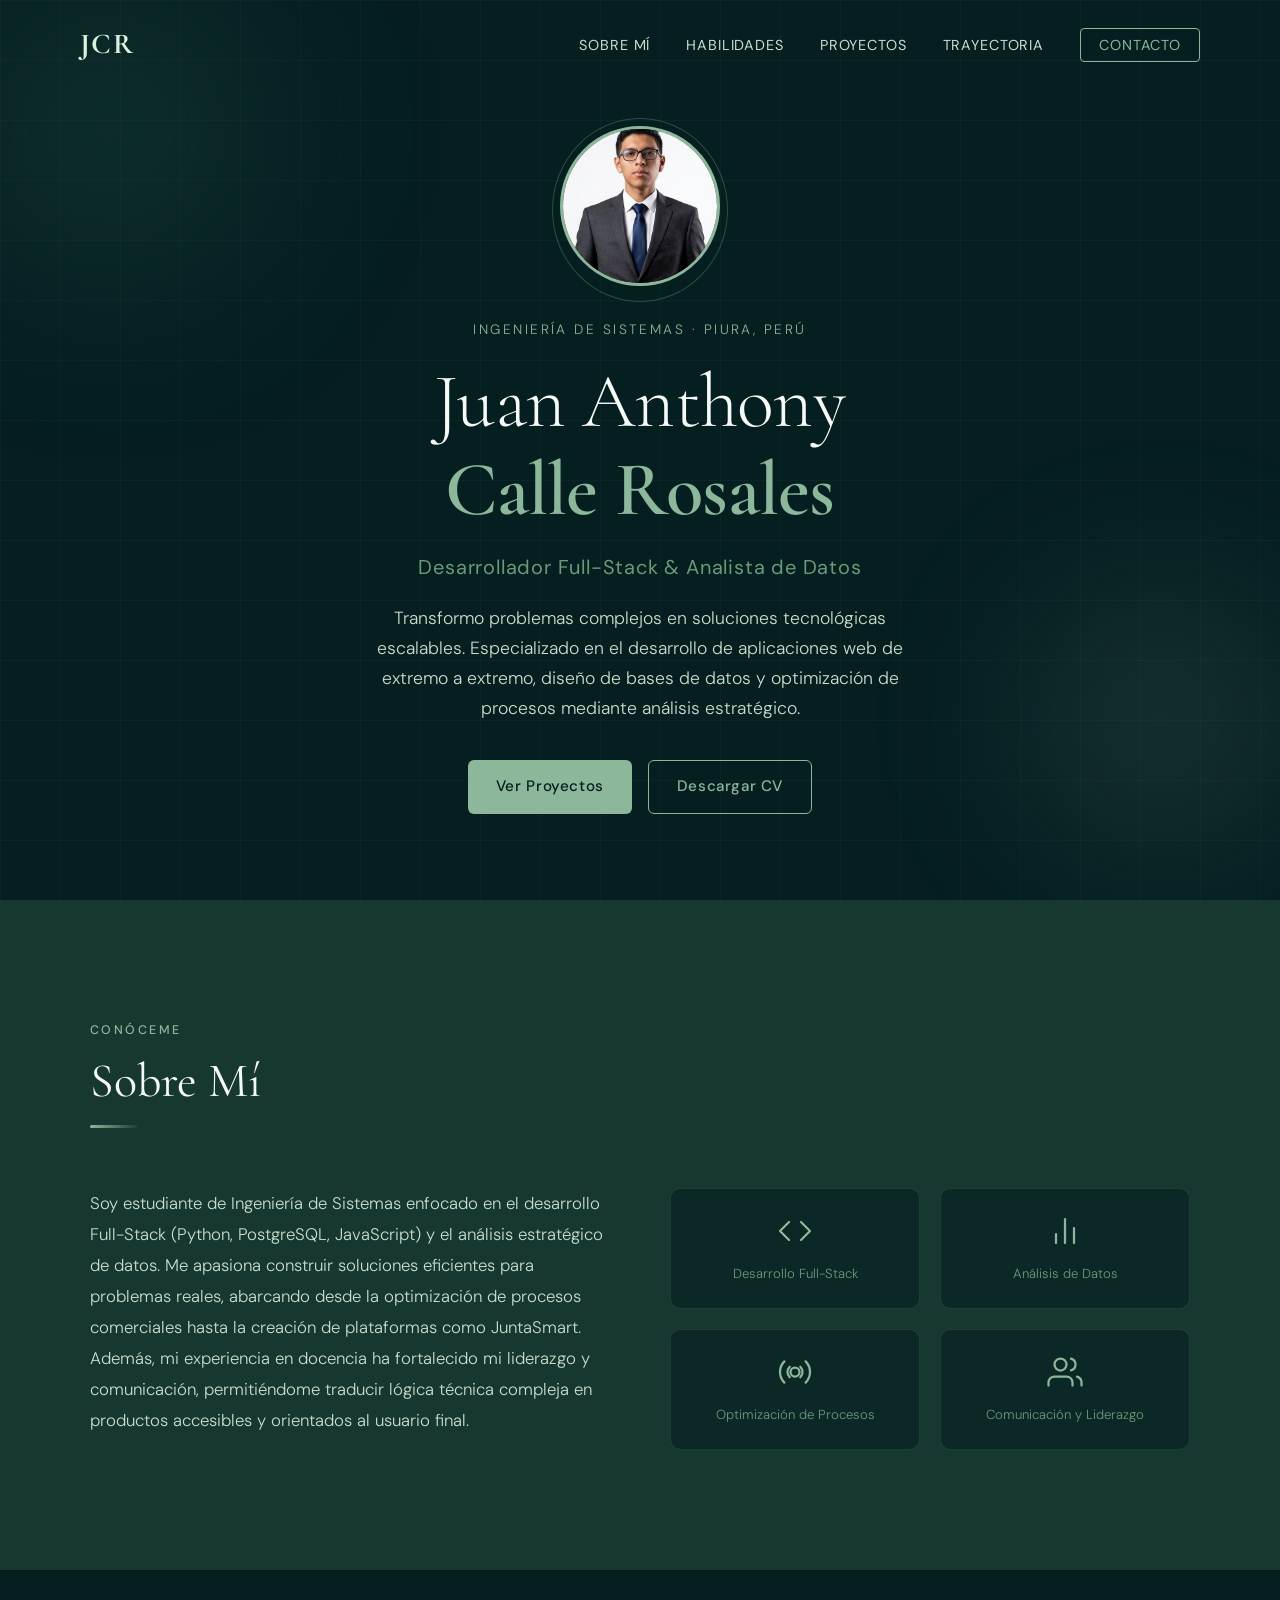
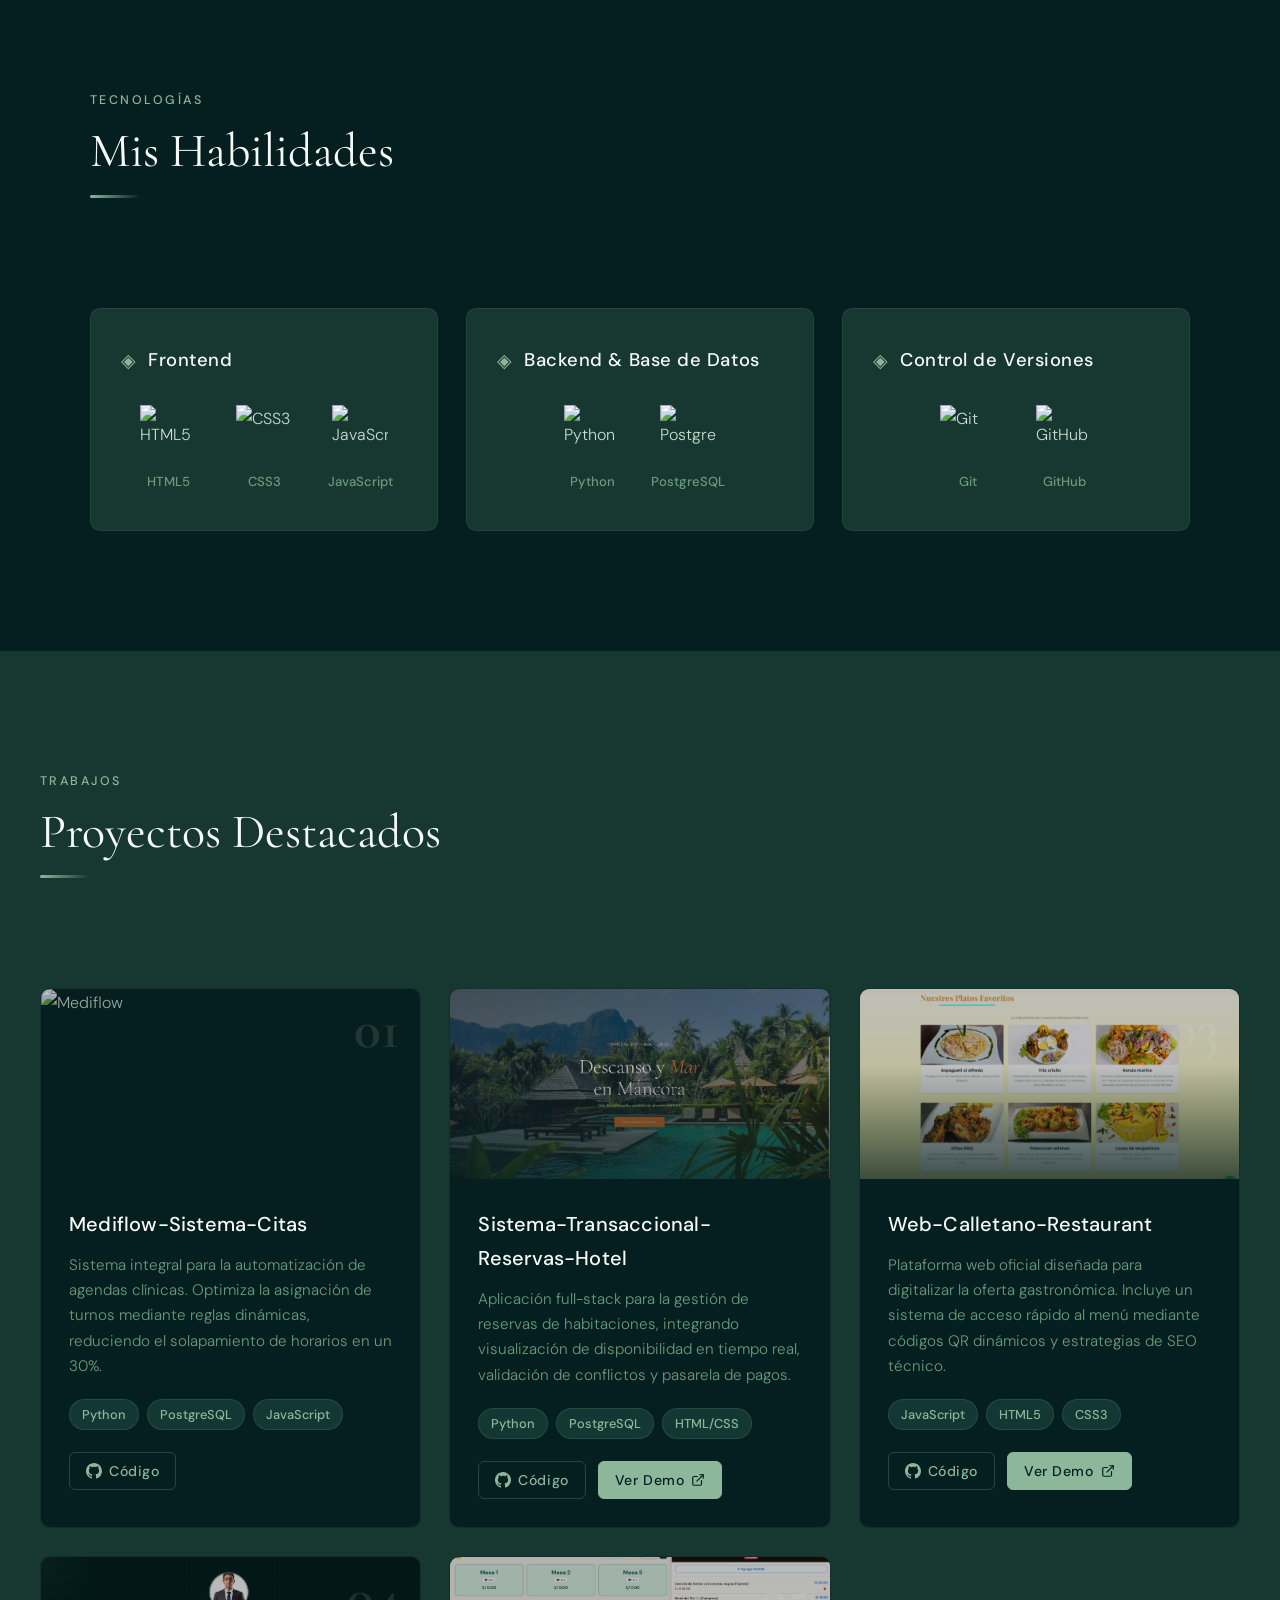
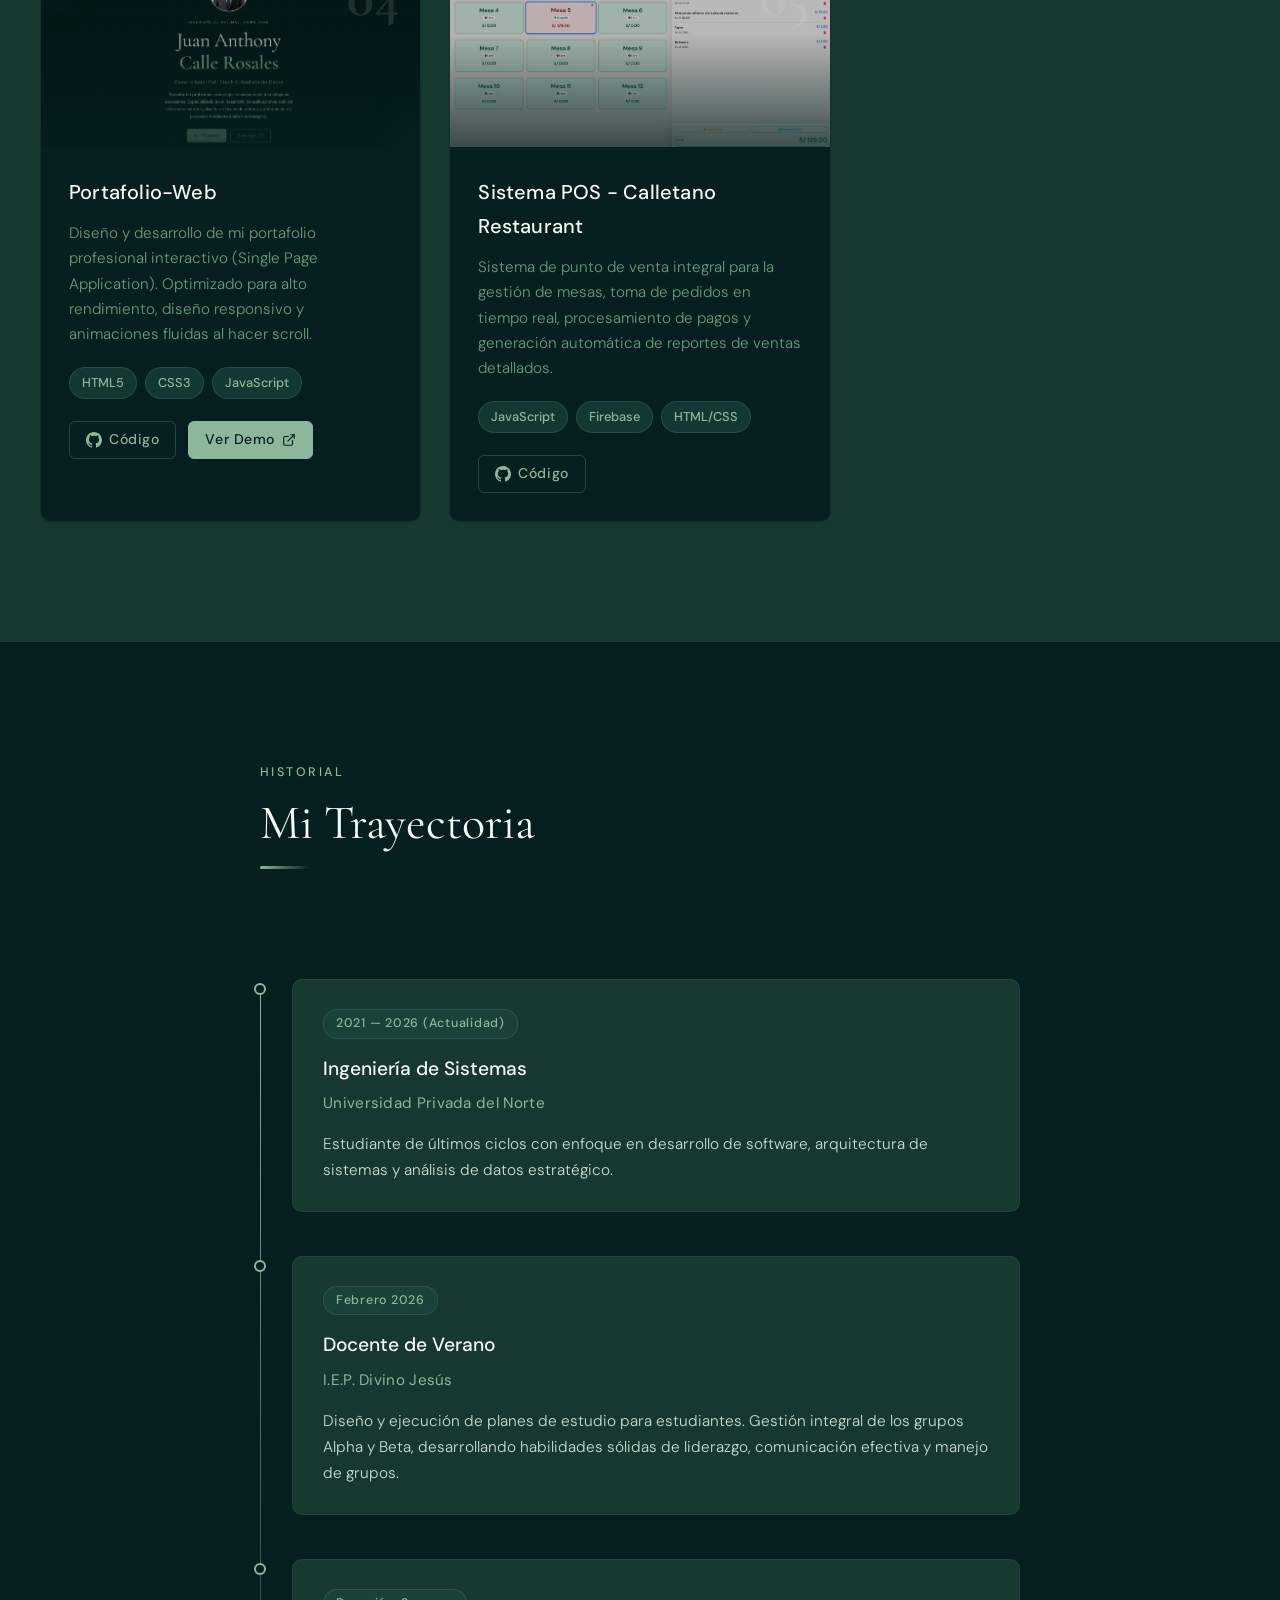
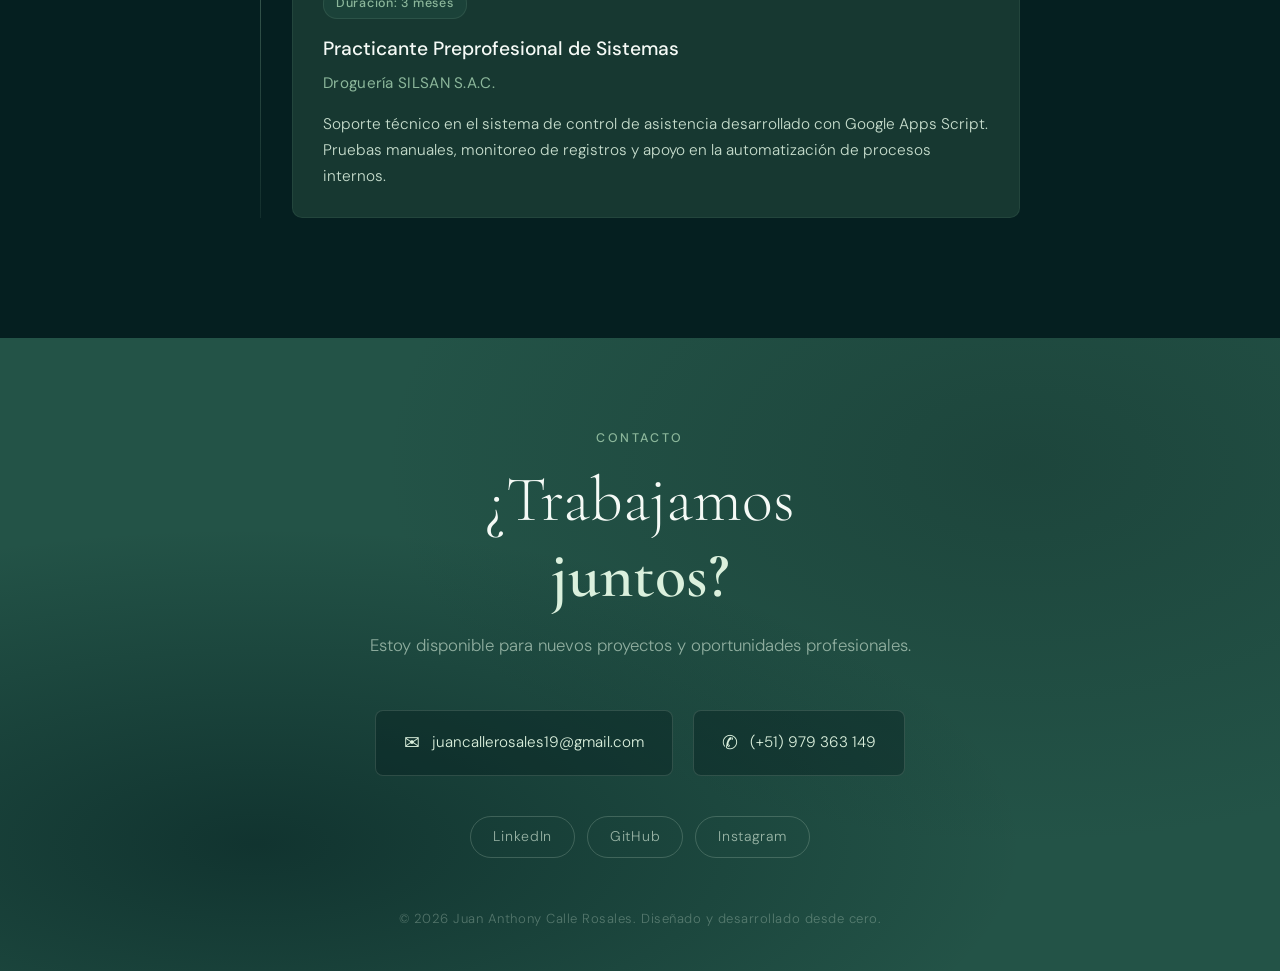
==== commit 1acac05a: "Integración de Google Analytics" ====
--- a/index.html
+++ b/index.html
@@ -1,6 +1,16 @@
 <!DOCTYPE html>
 <html lang="es">
 <head>
+    <!-- Google tag (gtag.js) -->
+    <script async src="https://www.googletagmanager.com/gtag/js?id=G-QMWF35M72H"></script>
+    <script>
+        window.dataLayer = window.dataLayer || [];
+        function gtag(){dataLayer.push(arguments);}
+        gtag('js', new Date());
+
+        gtag('config', 'G-QMWF35M72H');
+    </script>
+
     <meta charset="UTF-8">
     <meta name="viewport" content="width=device-width, initial-scale=1.0">
     <title>Juan Calle Rosales | Portafolio</title>
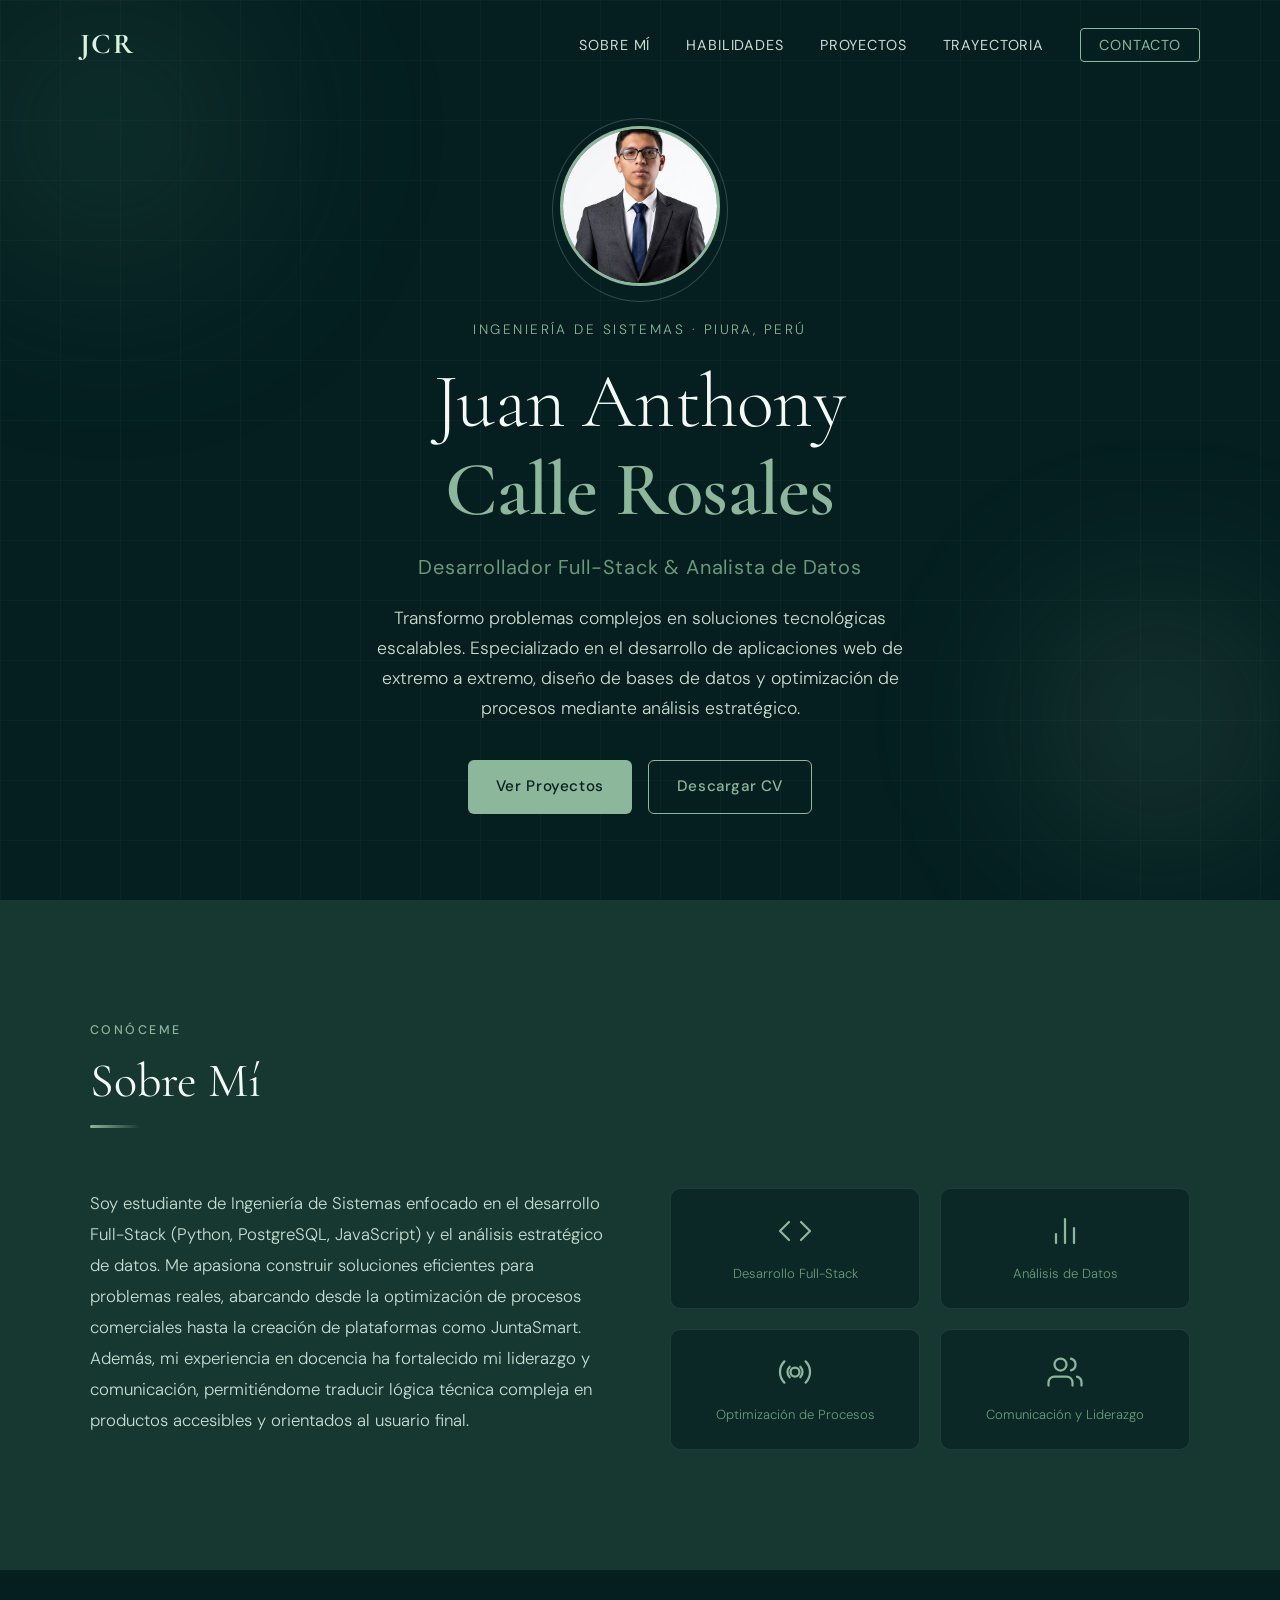
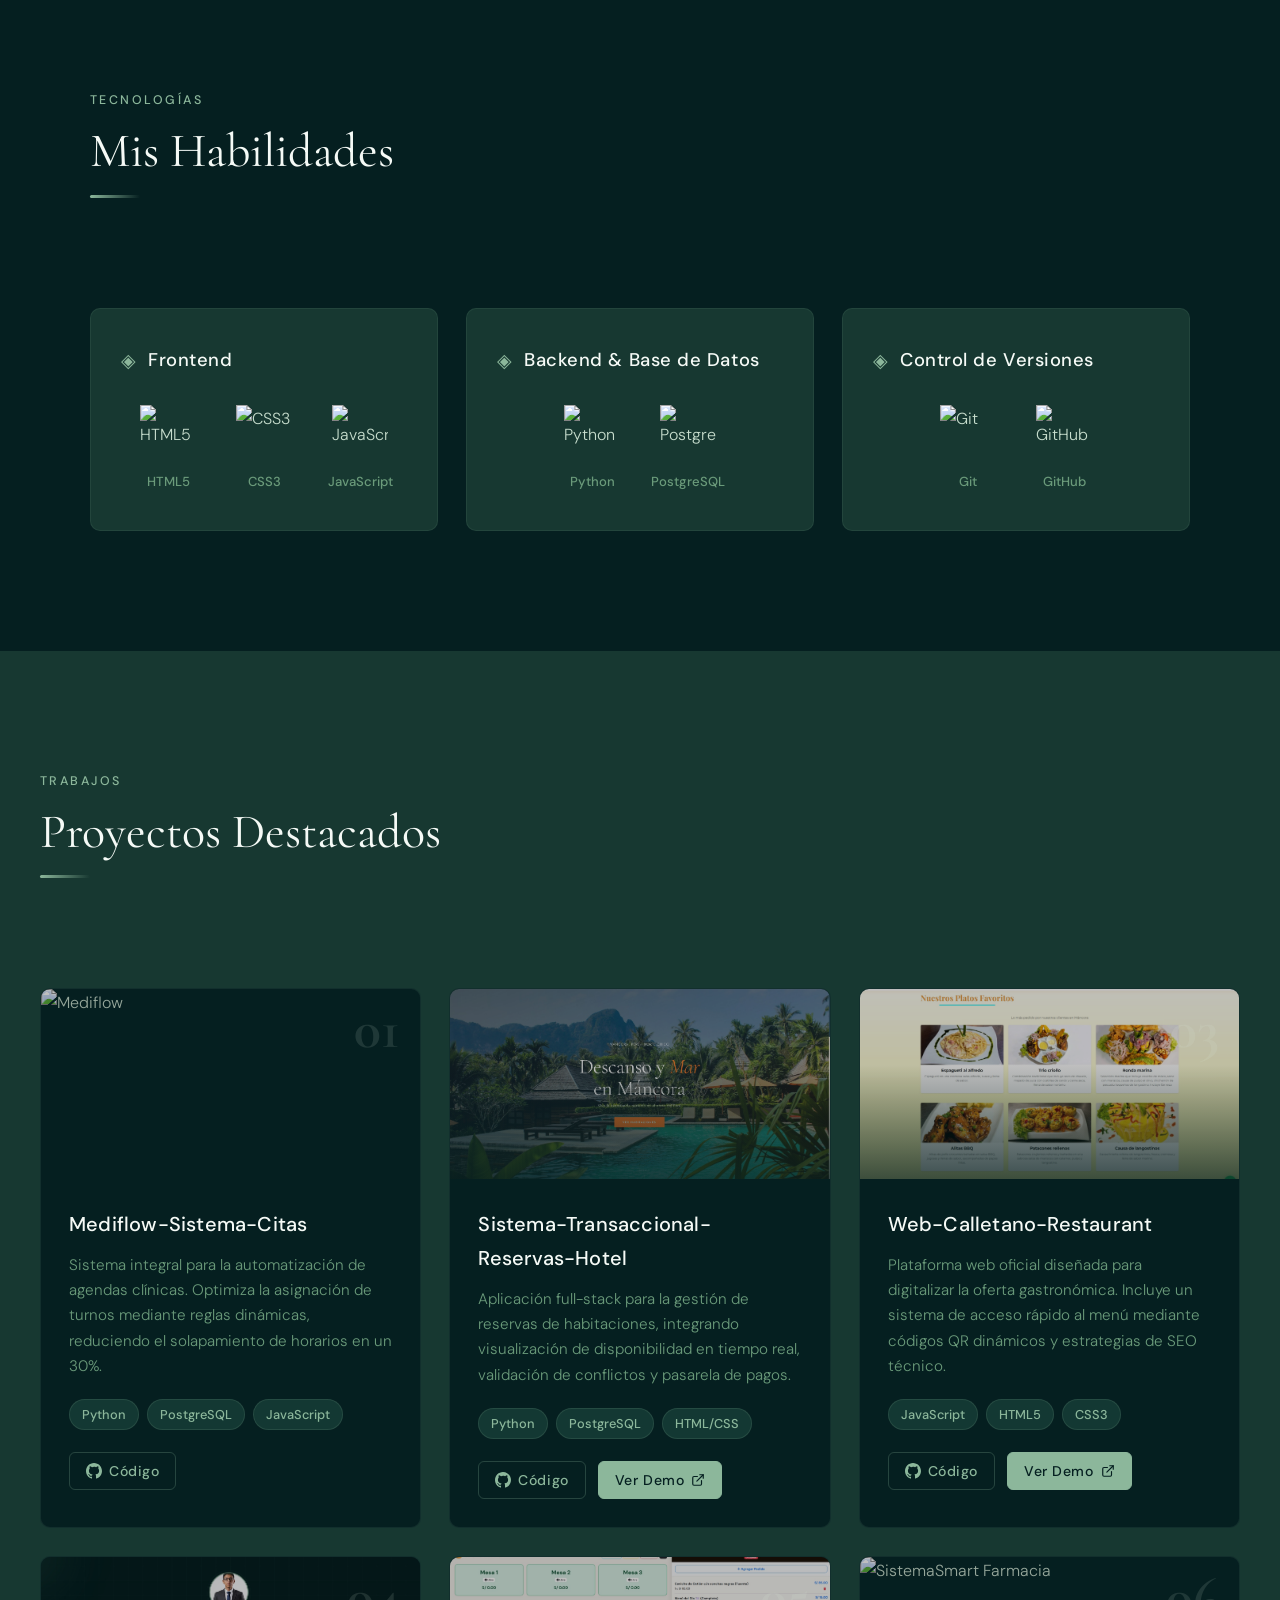
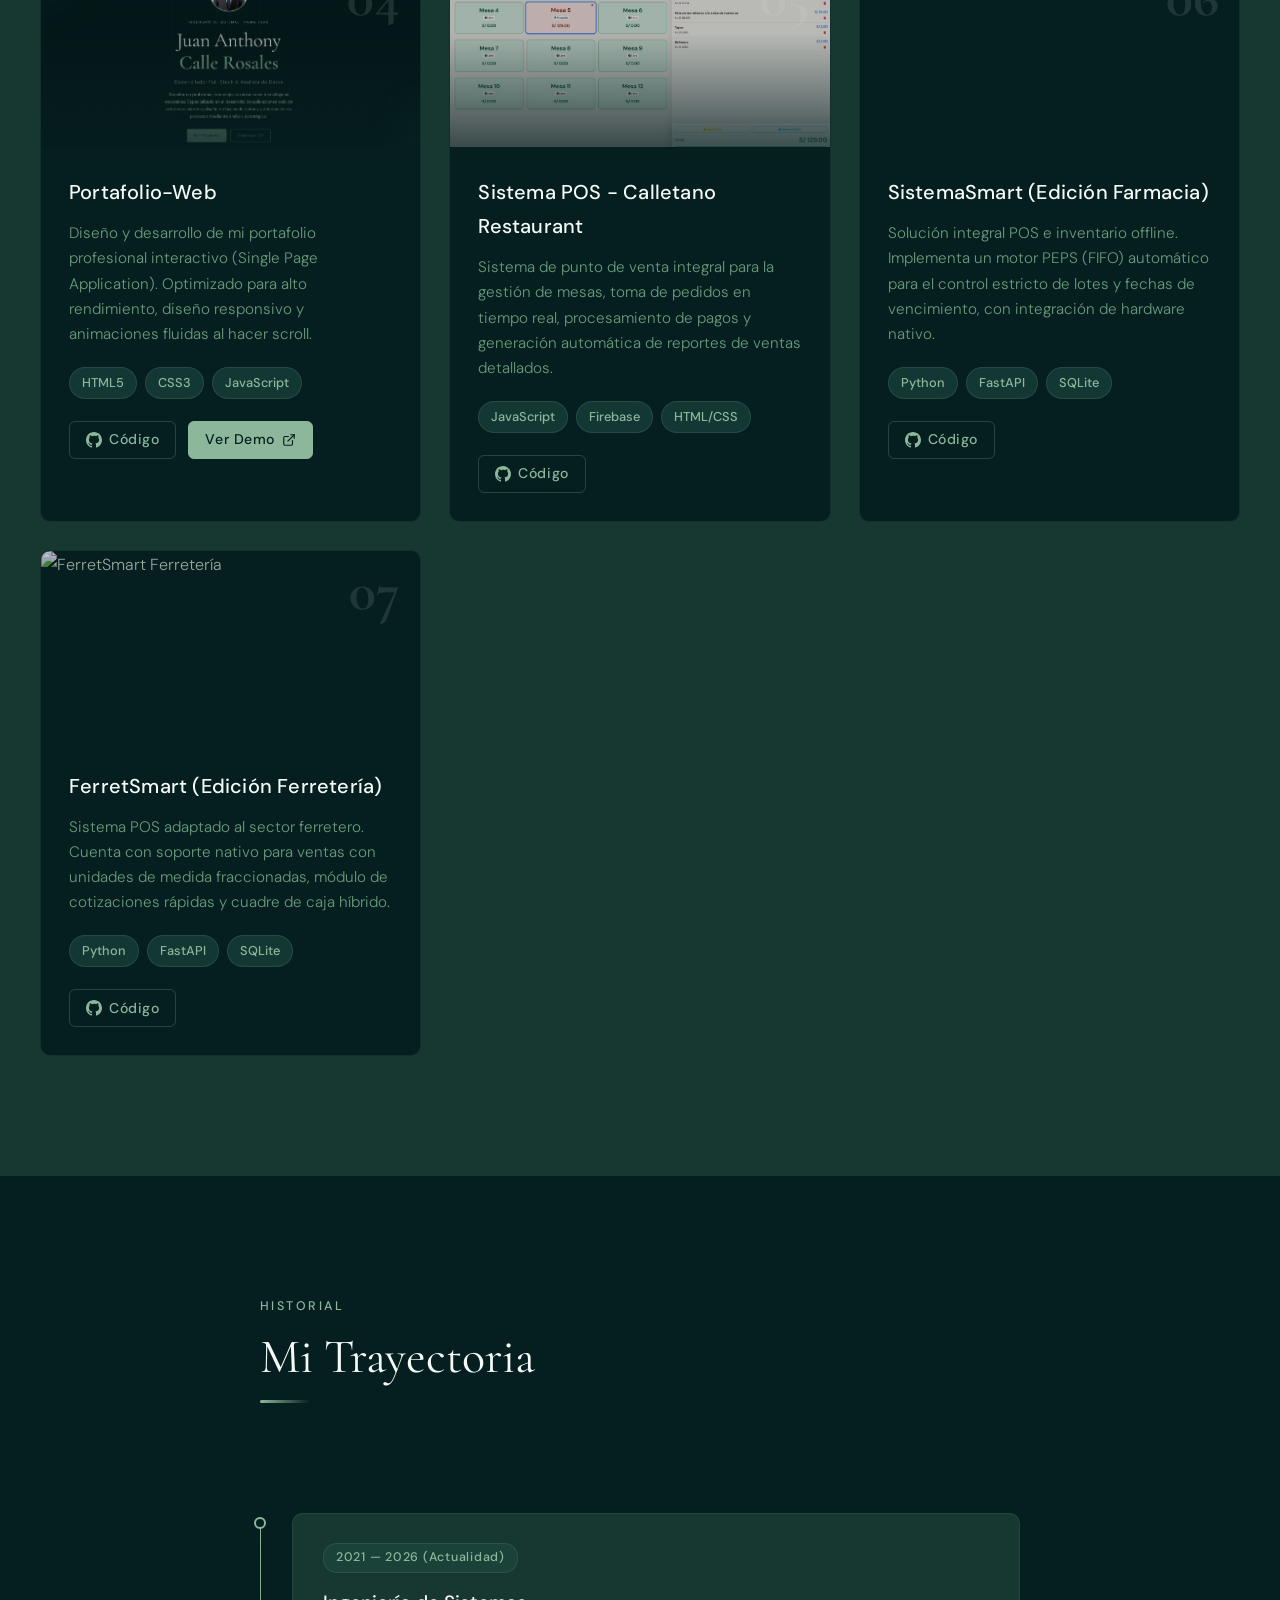
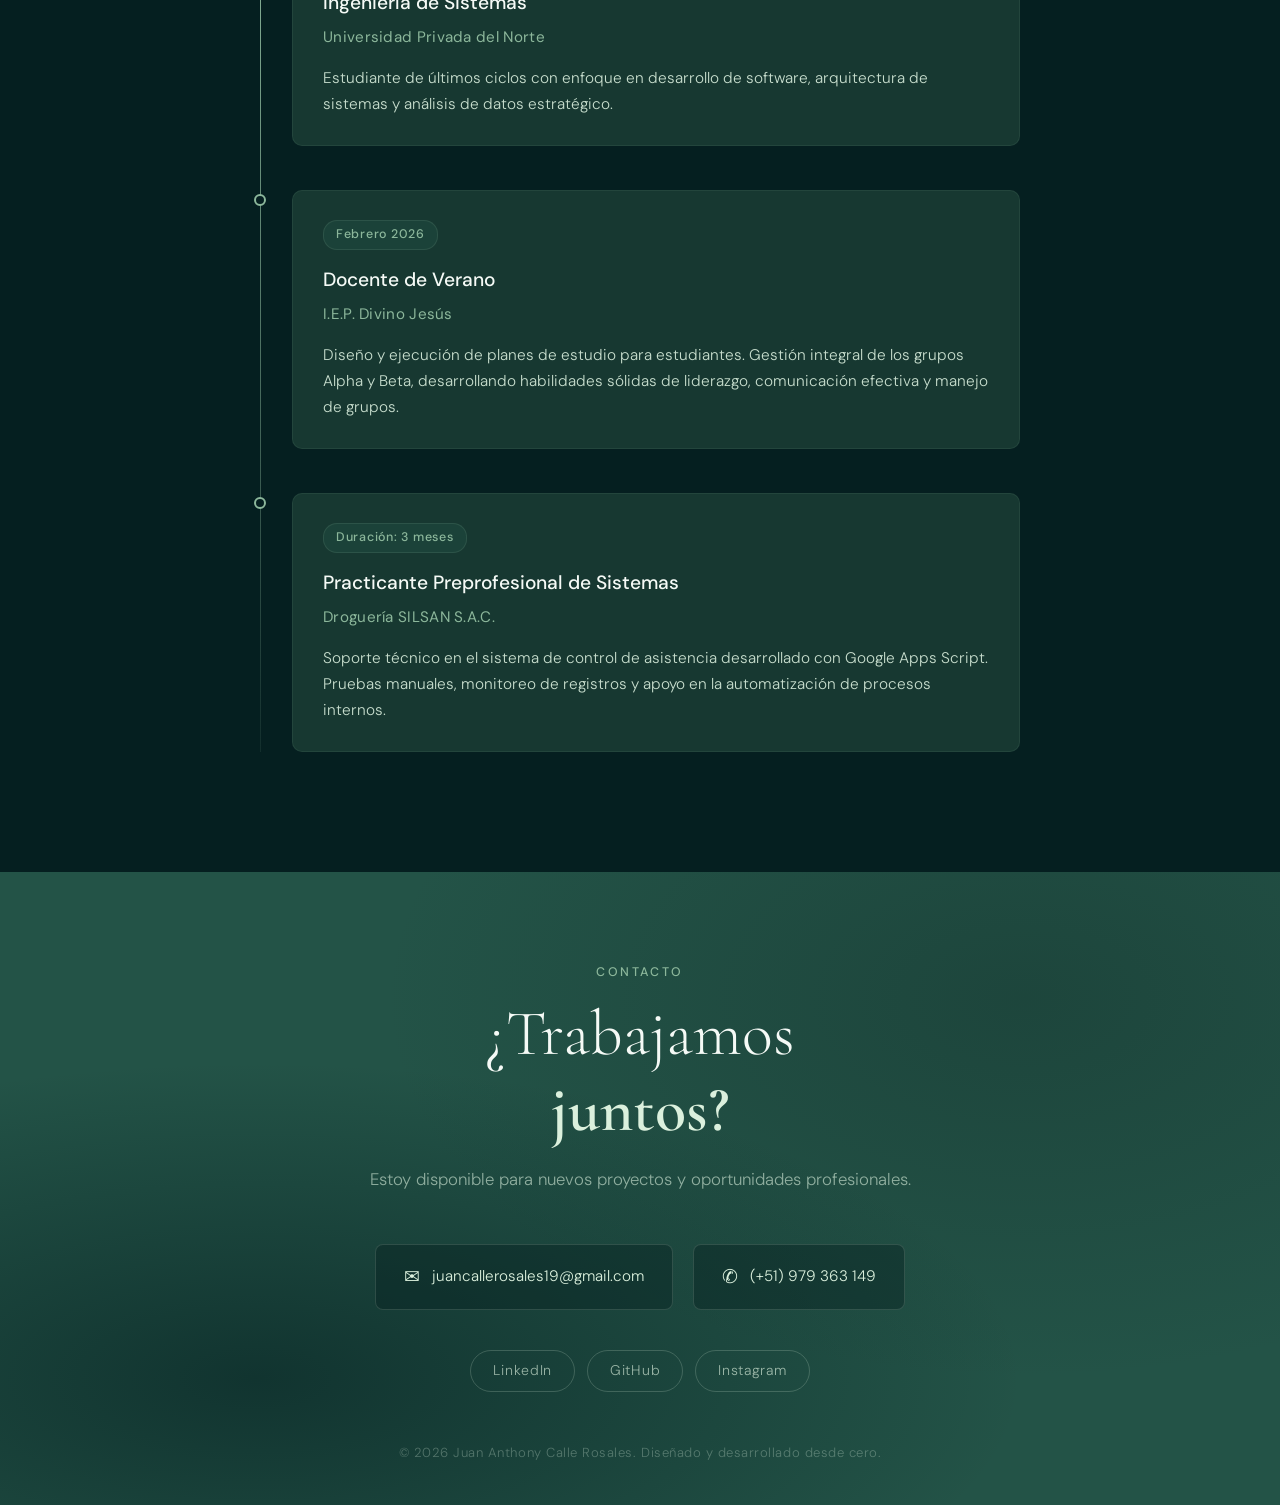
==== commit e5eb468f: "Add new projects" ====
--- a/index.html
+++ b/index.html
@@ -333,6 +333,50 @@
                     </div>
                 </div>
 
+                <div class="project-card reveal" style="--delay:0.6s">
+                    <div class="project-image">
+                        <img src="img/SistemaSmart-Farmacia.jpg" alt="SistemaSmart Farmacia">
+                        <span class="project-number">06</span>
+                    </div>
+                    <div class="project-info">
+                        <h3>SistemaSmart (Edición Farmacia)</h3>
+                        <p>Solución integral POS e inventario offline. Implementa un motor PEPS (FIFO) automático para el control estricto de lotes y fechas de vencimiento, con integración de hardware nativo.</p>
+                        <div class="project-tags">
+                            <span>Python</span><span>FastAPI</span><span>SQLite</span>
+                        </div>
+                        <div class="project-links">
+                            <a href="https://github.com/JuanCall/SistemaSmart-Farmacia" class="btn-link btn-link-github">
+                                <svg xmlns="http://www.w3.org/2000/svg" width="16" height="16" viewBox="0 0 24 24" fill="currentColor">
+                                    <path d="M12 0C5.37 0 0 5.37 0 12c0 5.3 3.438 9.8 8.205 11.387.6.113.82-.258.82-.577v-2.234c-3.338.726-4.033-1.416-4.033-1.416-.546-1.387-1.333-1.756-1.333-1.756-1.089-.745.083-.729.083-.729 1.205.084 1.839 1.237 1.839 1.237 1.07 1.834 2.807 1.304 3.492.997.107-.775.418-1.305.762-1.604-2.665-.305-5.467-1.334-5.467-5.931 0-1.311.469-2.381 1.236-3.221-.124-.303-.535-1.524.117-3.176 0 0 1.008-.322 3.301 1.23A11.509 11.509 0 0 1 12 5.803c1.02.005 2.047.138 3.006.404 2.291-1.552 3.297-1.23 3.297-1.23.653 1.653.242 2.874.118 3.176.77.84 1.235 1.911 1.235 3.221 0 4.609-2.807 5.624-5.479 5.929.43.372.823 1.102.823 2.222v3.293c0 .319.192.694.801.576C20.566 21.797 24 17.3 24 12c0-6.63-5.37-12-12-12z"/>
+                                </svg>
+                                Código
+                            </a>
+                        </div>
+                    </div>
+                </div>
+
+                <div class="project-card reveal" style="--delay:0.7s">
+                    <div class="project-image">
+                        <img src="img/FerretSmart.jpg" alt="FerretSmart Ferretería">
+                        <span class="project-number">07</span>
+                    </div>
+                    <div class="project-info">
+                        <h3>FerretSmart (Edición Ferretería)</h3>
+                        <p>Sistema POS adaptado al sector ferretero. Cuenta con soporte nativo para ventas con unidades de medida fraccionadas, módulo de cotizaciones rápidas y cuadre de caja híbrido.</p>
+                        <div class="project-tags">
+                            <span>Python</span><span>FastAPI</span><span>SQLite</span>
+                        </div>
+                        <div class="project-links">
+                            <a href="https://github.com/JuanCall/FerretSmart-Ferreteria" class="btn-link btn-link-github">
+                                <svg xmlns="http://www.w3.org/2000/svg" width="16" height="16" viewBox="0 0 24 24" fill="currentColor">
+                                    <path d="M12 0C5.37 0 0 5.37 0 12c0 5.3 3.438 9.8 8.205 11.387.6.113.82-.258.82-.577v-2.234c-3.338.726-4.033-1.416-4.033-1.416-.546-1.387-1.333-1.756-1.333-1.756-1.089-.745.083-.729.083-.729 1.205.084 1.839 1.237 1.839 1.237 1.07 1.834 2.807 1.304 3.492.997.107-.775.418-1.305.762-1.604-2.665-.305-5.467-1.334-5.467-5.931 0-1.311.469-2.381 1.236-3.221-.124-.303-.535-1.524.117-3.176 0 0 1.008-.322 3.301 1.23A11.509 11.509 0 0 1 12 5.803c1.02.005 2.047.138 3.006.404 2.291-1.552 3.297-1.23 3.297-1.23.653 1.653.242 2.874.118 3.176.77.84 1.235 1.911 1.235 3.221 0 4.609-2.807 5.624-5.479 5.929.43.372.823 1.102.823 2.222v3.293c0 .319.192.694.801.576C20.566 21.797 24 17.3 24 12c0-6.63-5.37-12-12-12z"/>
+                                </svg>
+                                Código
+                            </a>
+                        </div>
+                    </div>
+                </div>
+
             </div>
         </div>
     </section>
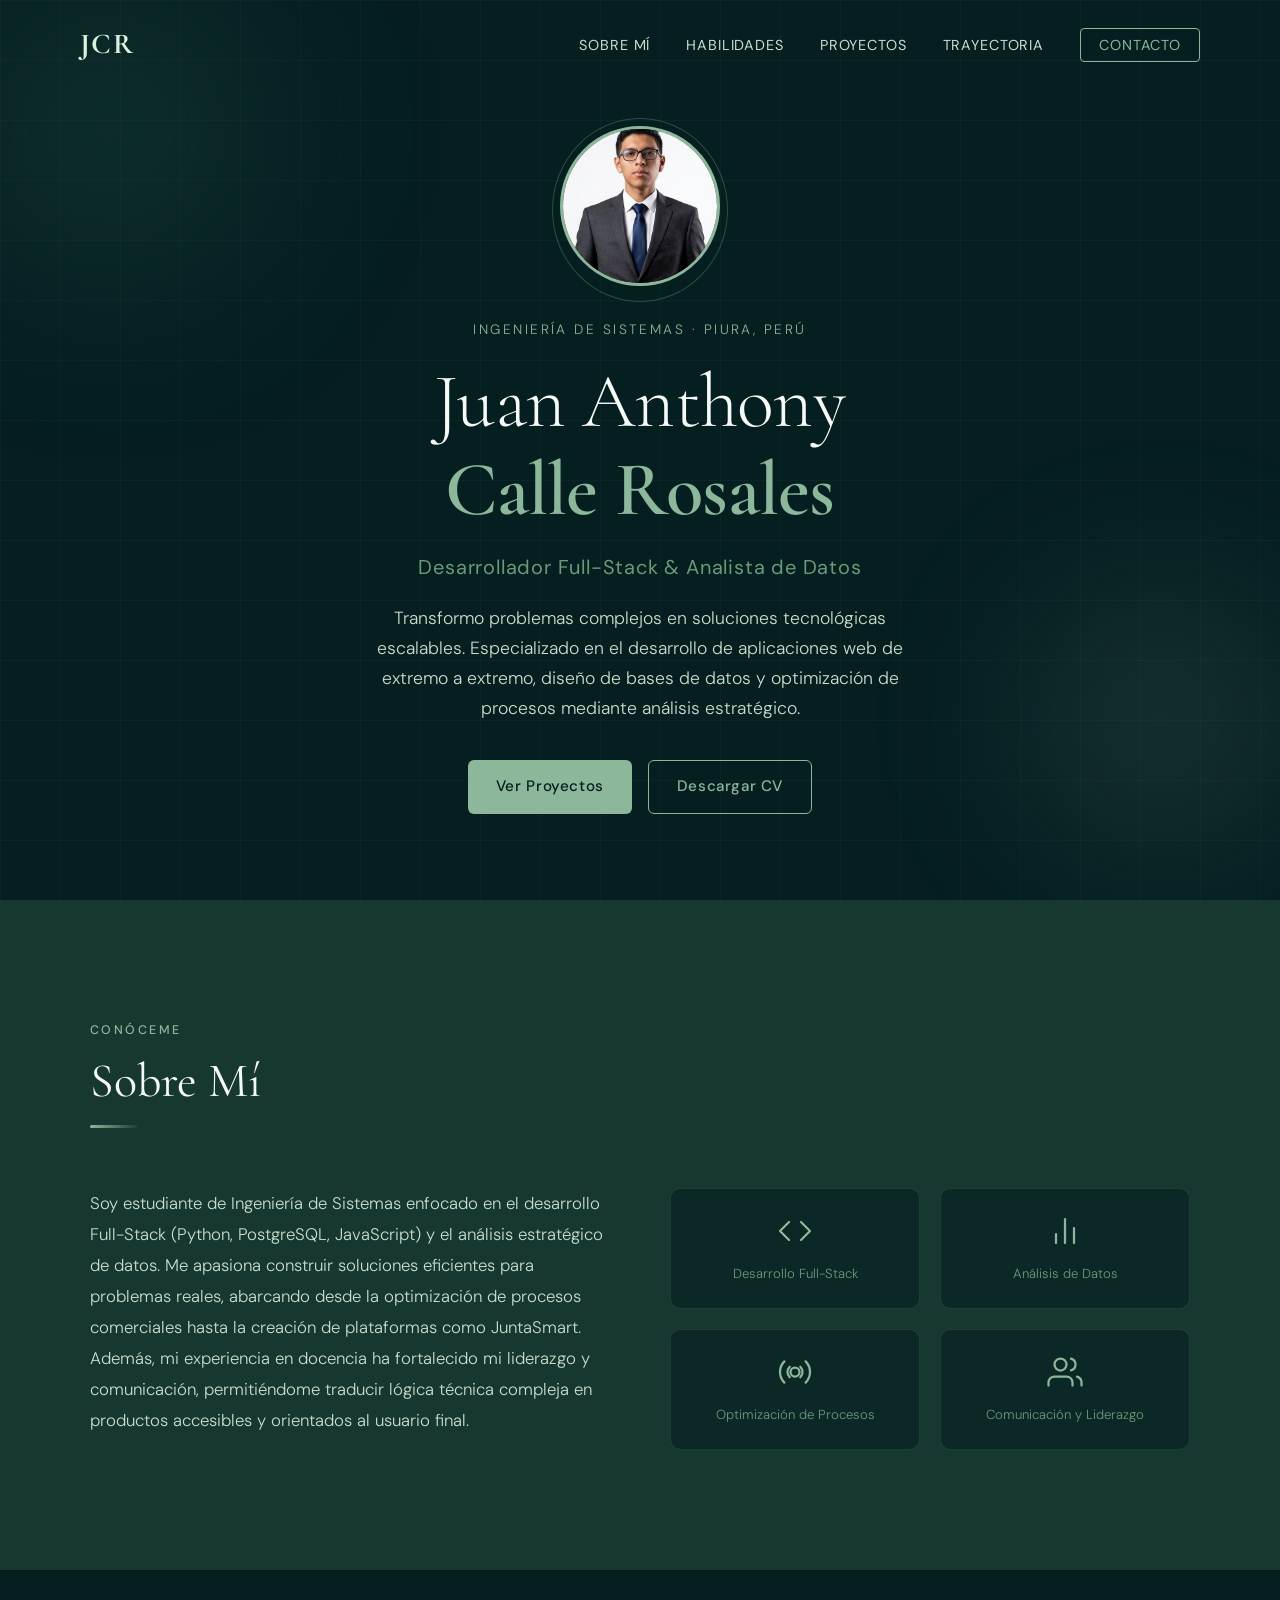
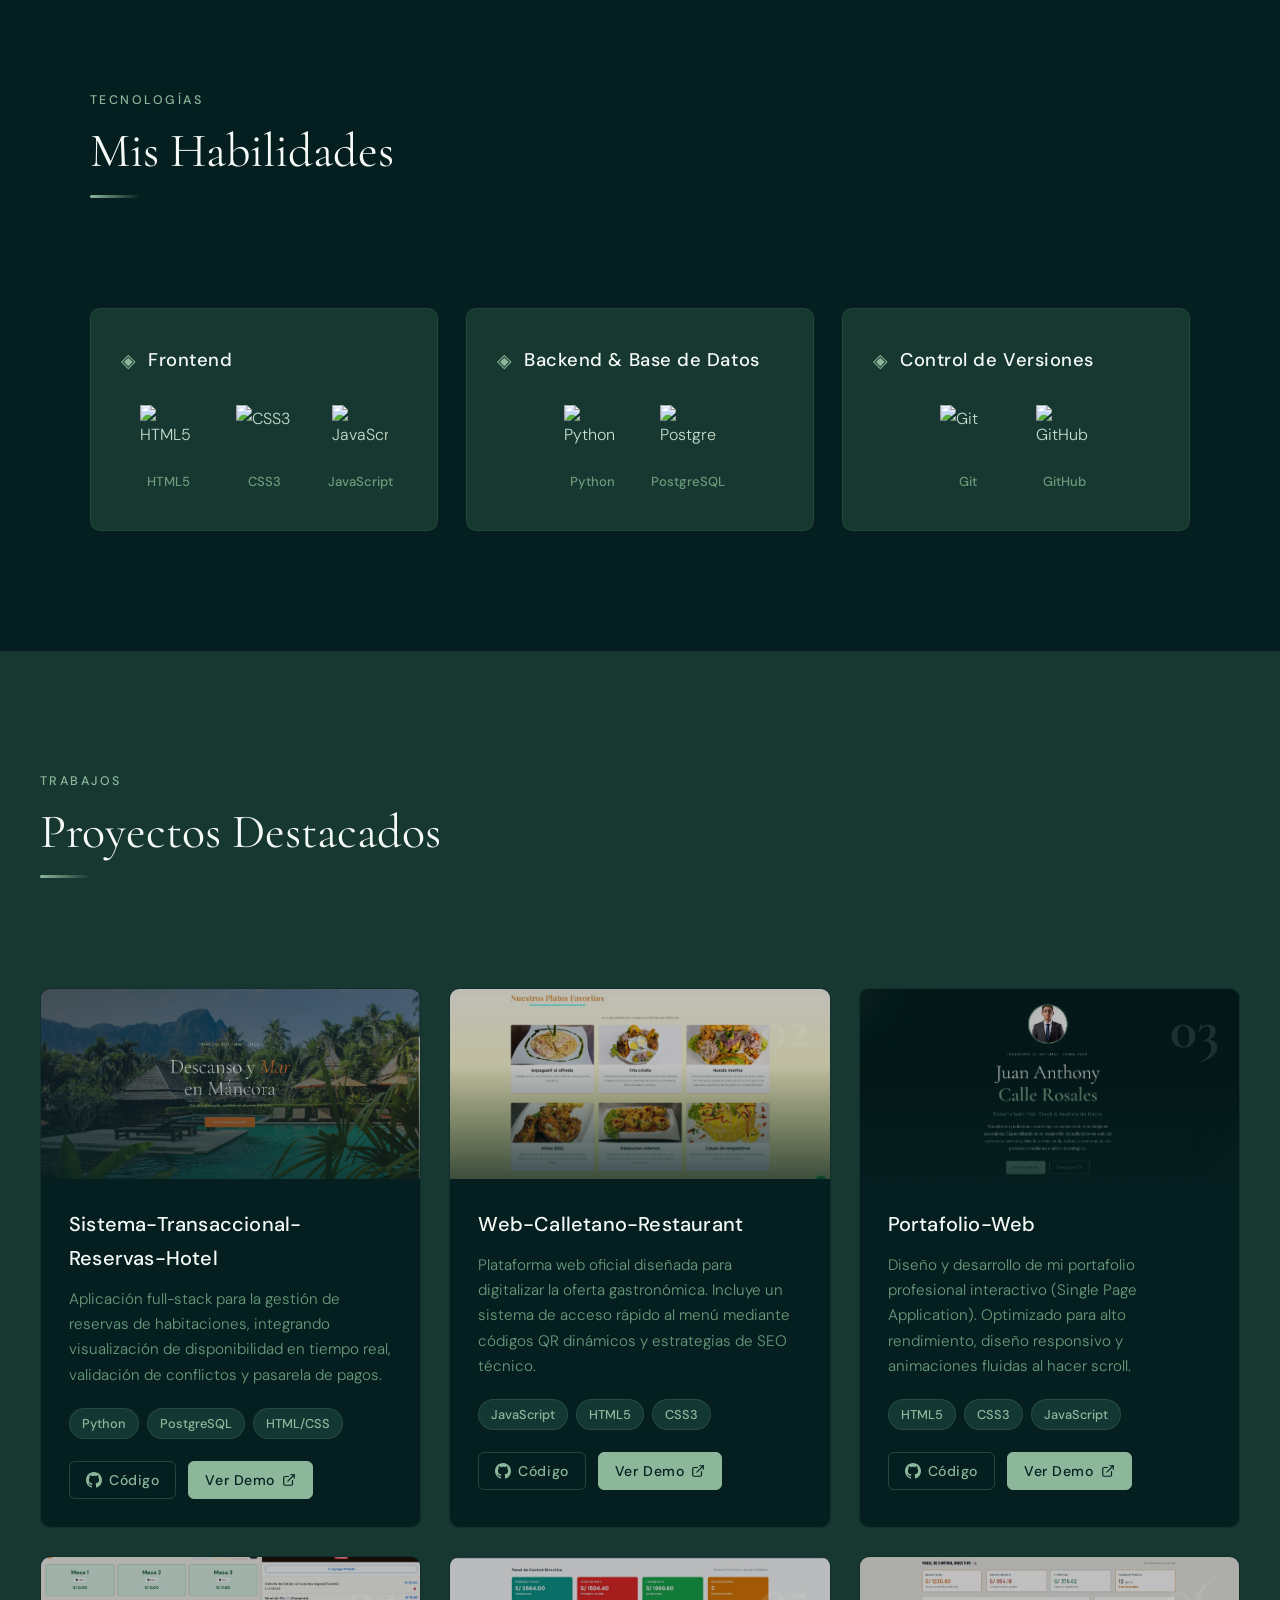
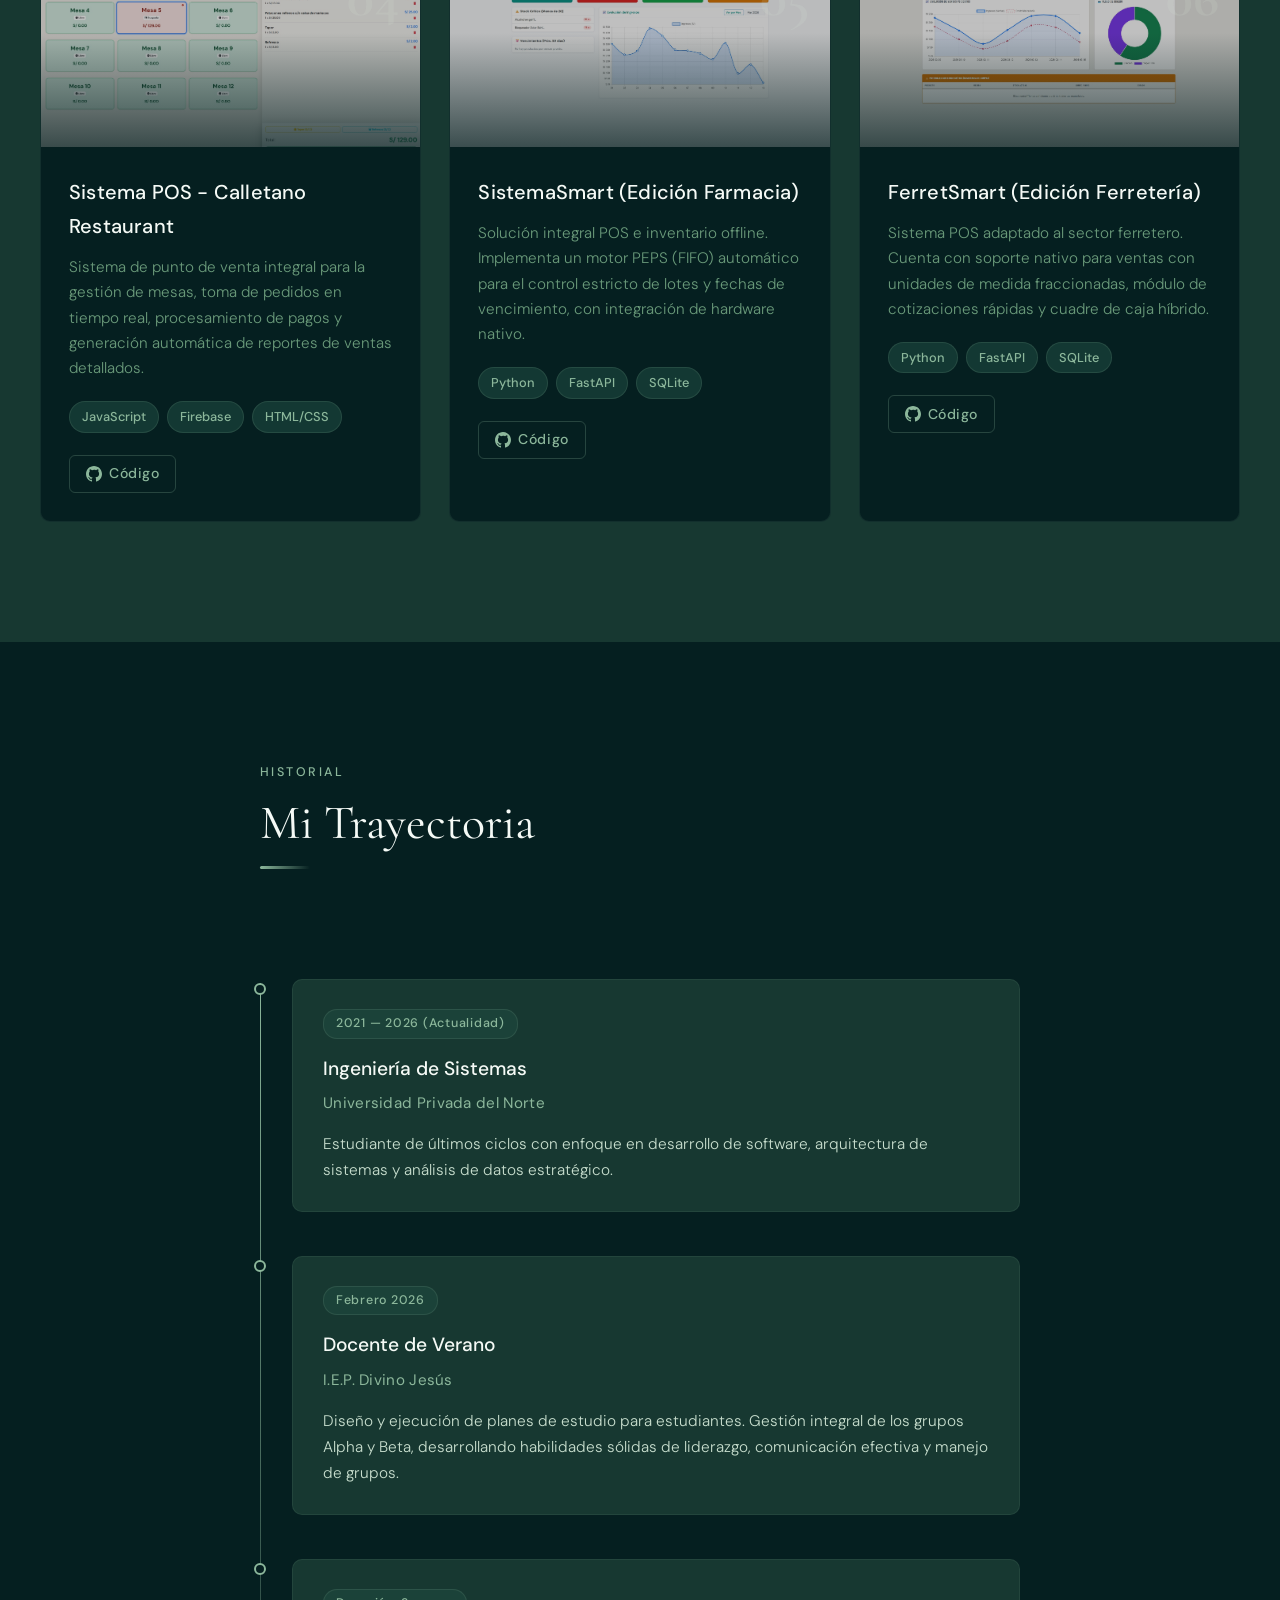
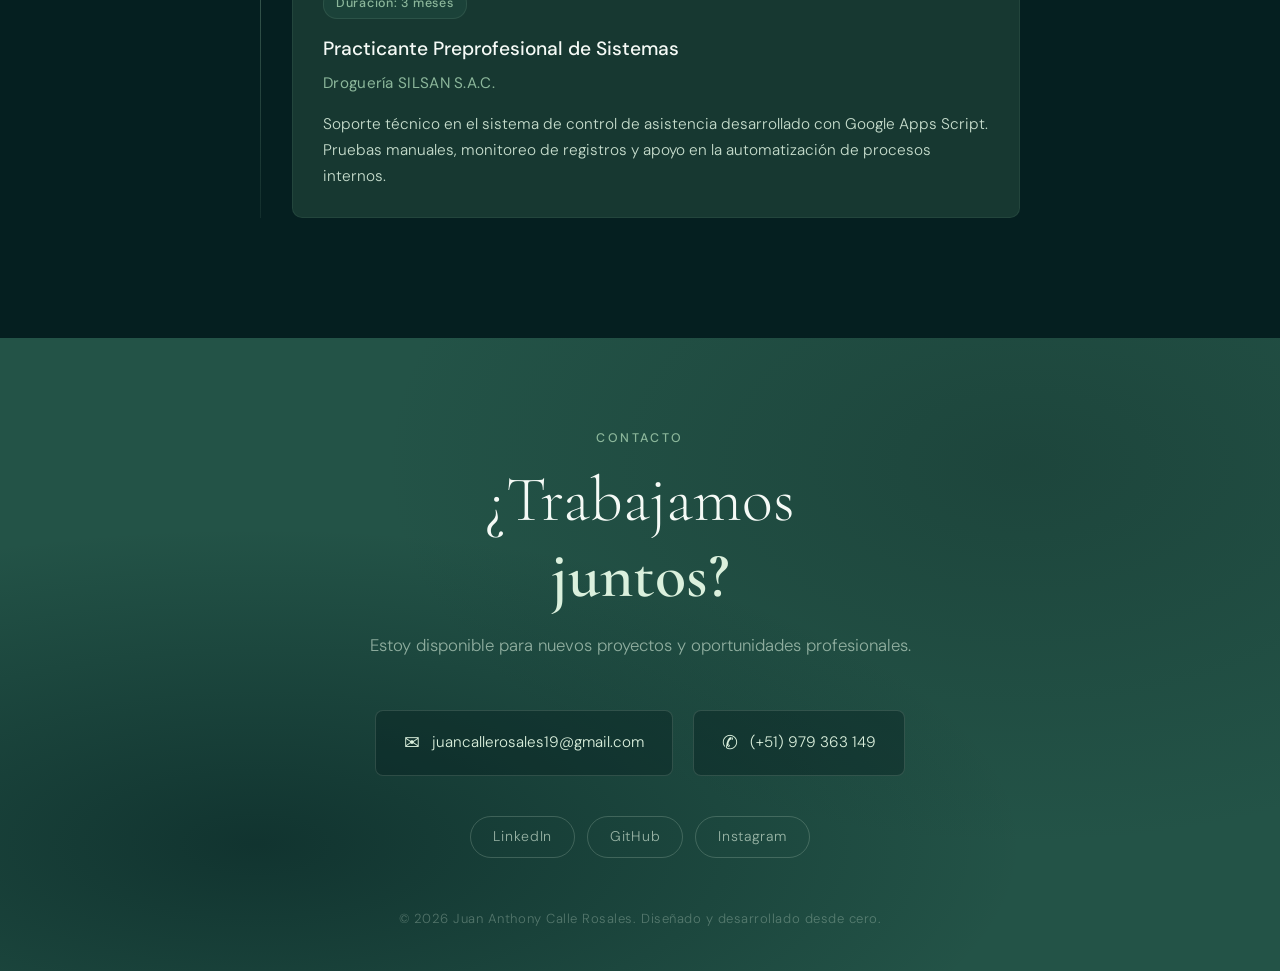
==== commit 548d7929: "new projetcs" ====
--- a/index.html
+++ b/index.html
@@ -15,6 +15,8 @@
     <meta name="viewport" content="width=device-width, initial-scale=1.0">
     <title>Juan Calle Rosales | Portafolio</title>
     <meta name="description" content="Descubre mis proyectos y habilidades.">
+
+    <link rel="icon" href="img/perfil.jpg" type="image/jpg">
     <link rel="stylesheet" href="styles.css">
     <link rel="preconnect" href="https://fonts.googleapis.com">
     <link rel="preconnect" href="https://fonts.gstatic.com" crossorigin>
@@ -202,7 +204,7 @@
             <h2 class="section-title reveal">Proyectos Destacados</h2>
             <div class="projects-grid">
 
-                <div class="project-card reveal" style="--delay:0.1s">
+                <!--<div class="project-card reveal" style="--delay:0.1s">
                     <div class="project-image">
                         <img src="img/Mediflow.jpg" alt="Mediflow">
                         <span class="project-number">01</span>
@@ -222,12 +224,12 @@
                             </a>
                         </div>
                     </div>
-                </div>
+                </div> -->
 
                 <div class="project-card reveal" style="--delay:0.2s">
                     <div class="project-image">
                         <img src="img/Sistema-Reservas.jpg" alt="reservas">
-                        <span class="project-number">02</span>
+                        <span class="project-number">01</span>
                     </div>
                     <div class="project-info">
                         <h3>Sistema-Transaccional-Reservas-Hotel</h3>
@@ -256,7 +258,7 @@
                 <div class="project-card reveal" style="--delay:0.3s">
                     <div class="project-image">
                         <img src="img/Web-CalletanoRestaurant.jpg" alt="Web-Calletano-Restaurant">
-                        <span class="project-number">03</span>
+                        <span class="project-number">02</span>
                     </div>
                     <div class="project-info">
                         <h3>Web-Calletano-Restaurant</h3>
@@ -285,7 +287,7 @@
                 <div class="project-card reveal" style="--delay:0.4s">
                     <div class="project-image">
                         <img src="img/Portafolio-Web.jpg" alt="Portafolio">
-                        <span class="project-number">04</span>
+                        <span class="project-number">03</span>
                     </div>
                     <div class="project-info">
                         <h3>Portafolio-Web</h3>
@@ -314,7 +316,7 @@
                 <div class="project-card reveal" style="--delay:0.5s">
                     <div class="project-image">
                         <img src="img/SistemaPOS_Calletano.jpg" alt="POS-CalletanoRestaurant">
-                        <span class="project-number">05</span>
+                        <span class="project-number">04</span>
                     </div>
                     <div class="project-info">
                         <h3>Sistema POS - Calletano Restaurant</h3>
@@ -336,7 +338,7 @@
                 <div class="project-card reveal" style="--delay:0.6s">
                     <div class="project-image">
                         <img src="img/SistemaSmart-Farmacia.jpg" alt="SistemaSmart Farmacia">
-                        <span class="project-number">06</span>
+                        <span class="project-number">05</span>
                     </div>
                     <div class="project-info">
                         <h3>SistemaSmart (Edición Farmacia)</h3>
@@ -358,7 +360,7 @@
                 <div class="project-card reveal" style="--delay:0.7s">
                     <div class="project-image">
                         <img src="img/FerretSmart.jpg" alt="FerretSmart Ferretería">
-                        <span class="project-number">07</span>
+                        <span class="project-number">06</span>
                     </div>
                     <div class="project-info">
                         <h3>FerretSmart (Edición Ferretería)</h3>
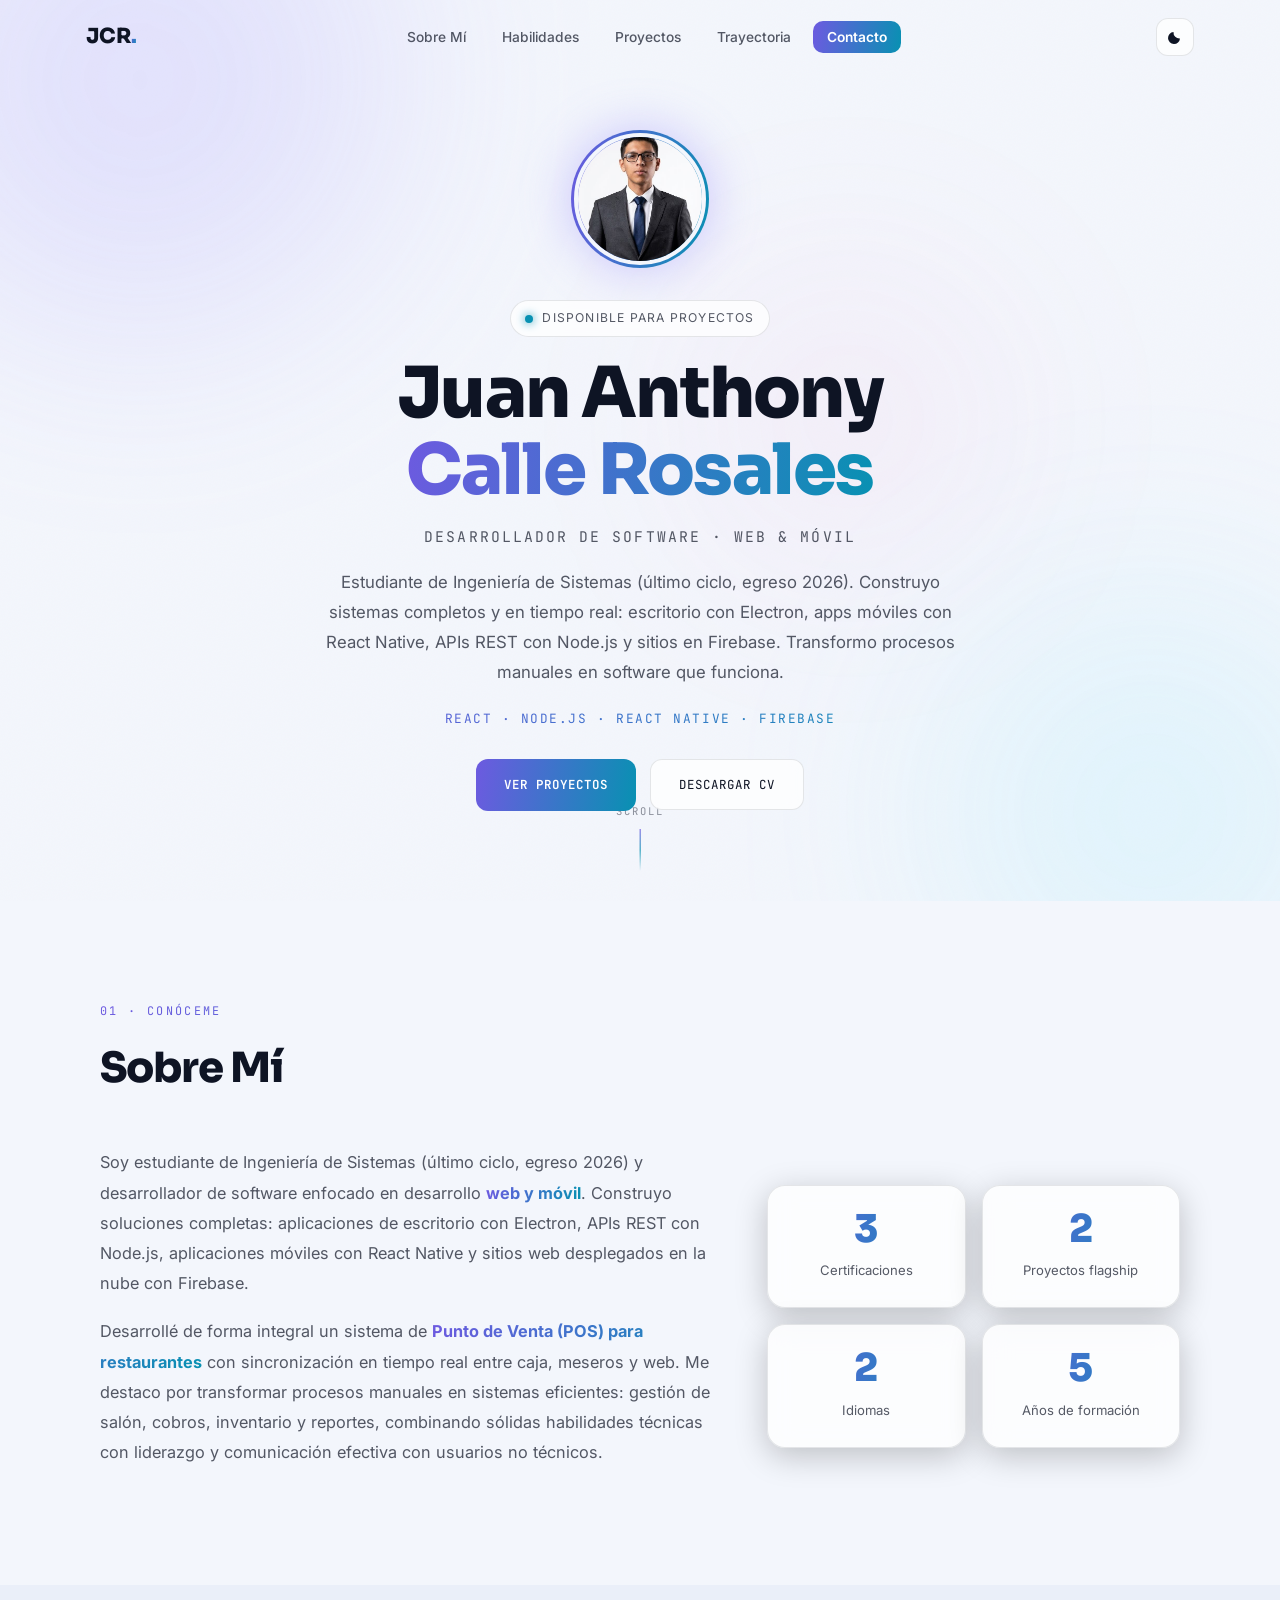
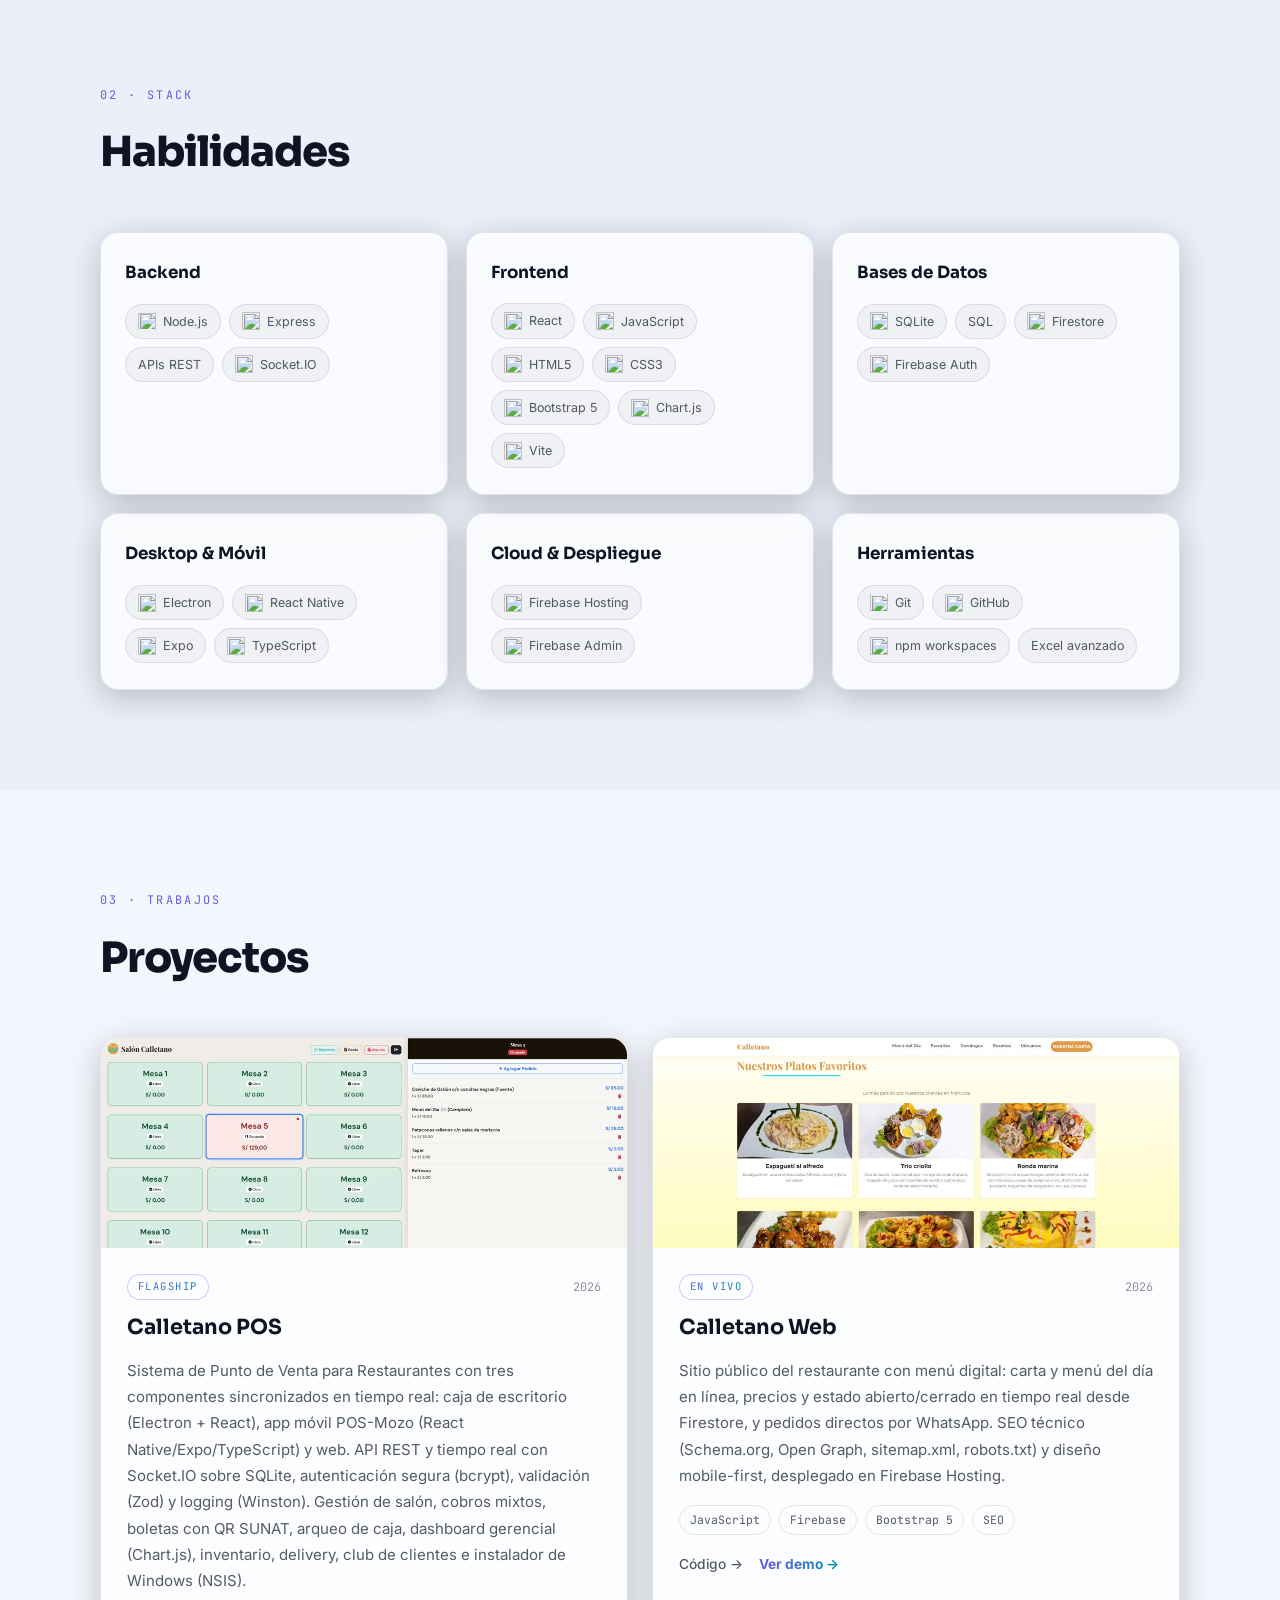
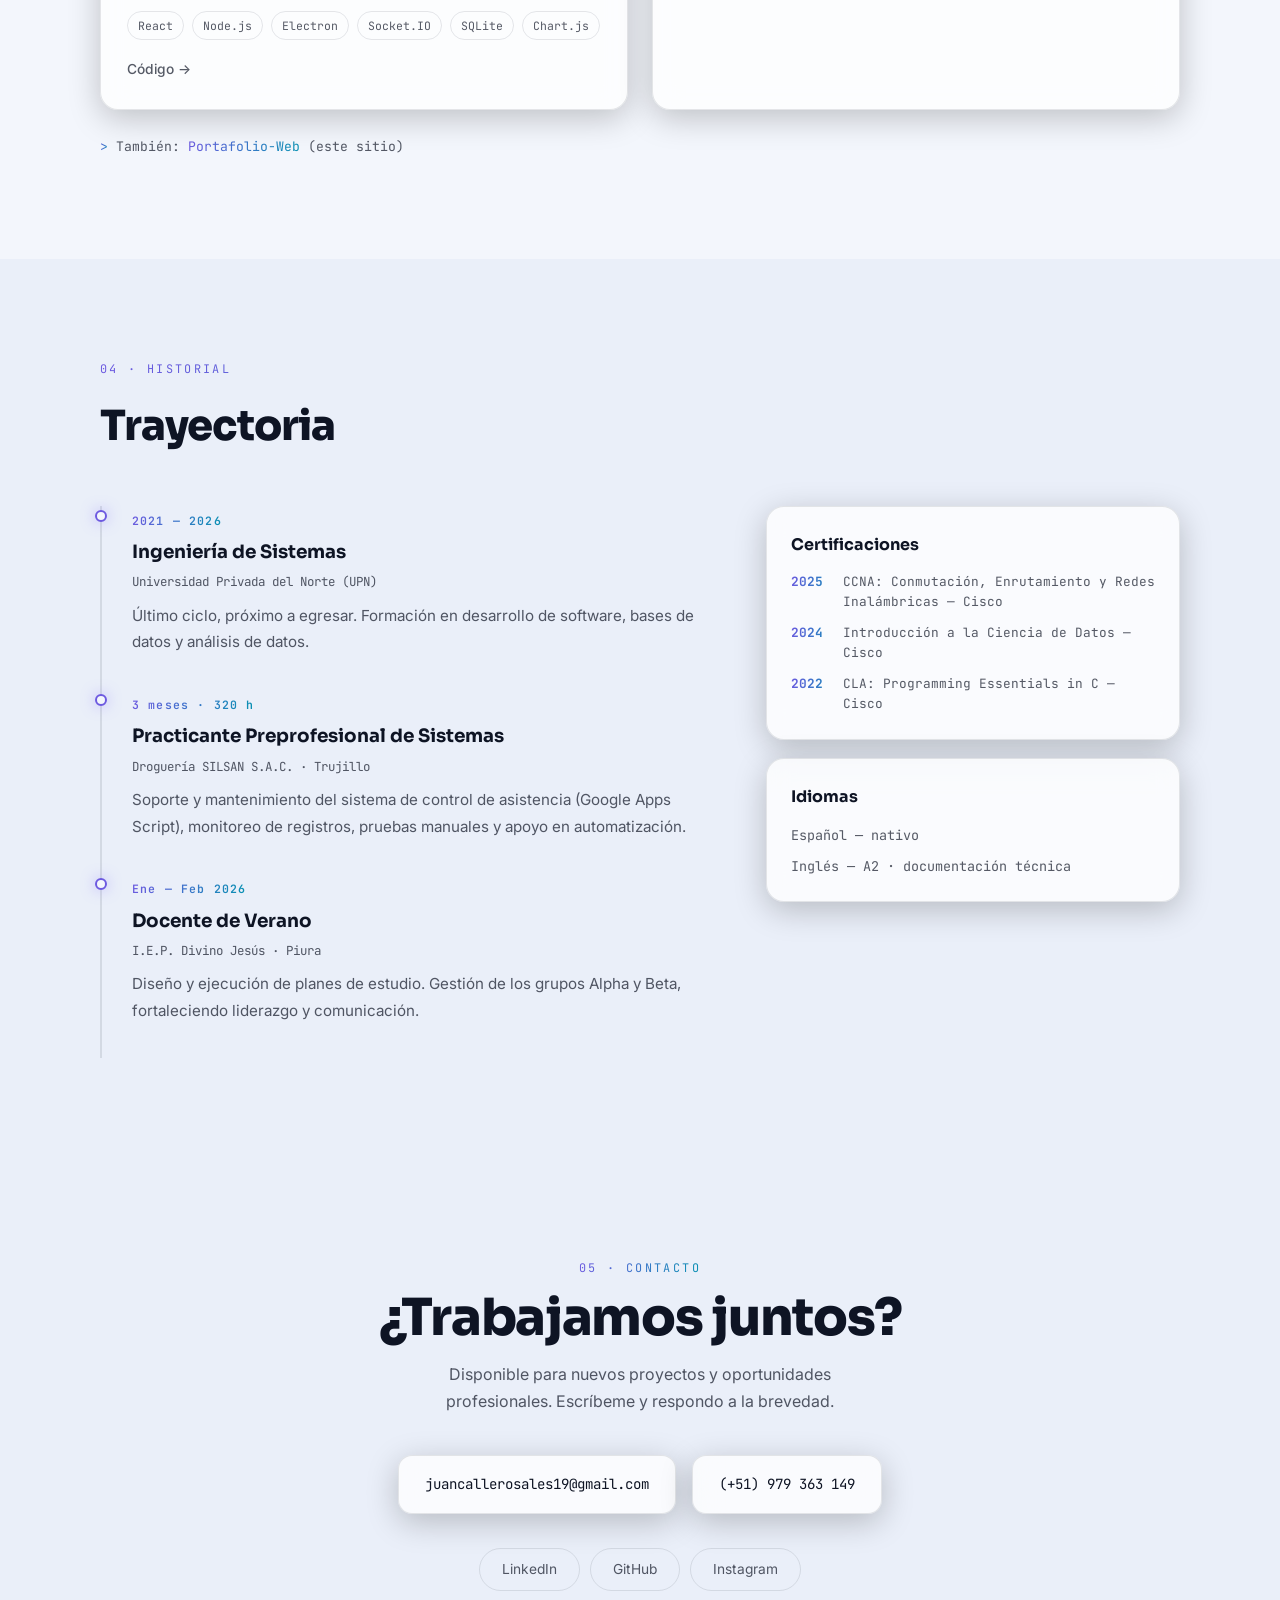
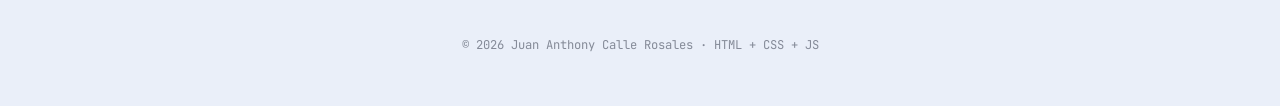
==== commit 0ac8a7cb: "Rediseño Aurora: portafolio glassmorphism dark-tech y CV actualizado Nuevo diseño basado en el CV (R" ====
--- a/index.html
+++ b/index.html
@@ -7,45 +7,122 @@
         window.dataLayer = window.dataLayer || [];
         function gtag(){dataLayer.push(arguments);}
         gtag('js', new Date());
-
         gtag('config', 'G-QMWF35M72H');
     </script>
 
     <meta charset="UTF-8">
+    <meta name="theme-color" id="theme-color-meta" content="#070B16">
+    <script>
+        document.documentElement.classList.add('js');
+        (function () {
+            var light = false;
+            try {
+                var t = localStorage.getItem('theme');
+                light = t === 'light' || (!t && window.matchMedia && window.matchMedia('(prefers-color-scheme: light)').matches);
+            } catch (e) {}
+            if (light) {
+                document.documentElement.setAttribute('data-theme', 'light');
+                var m = document.getElementById('theme-color-meta');
+                if (m) m.setAttribute('content', '#F3F6FC');
+            }
+        })();
+    </script>
     <meta name="viewport" content="width=device-width, initial-scale=1.0">
-    <title>Juan Calle Rosales | Portafolio</title>
-    <meta name="description" content="Descubre mis proyectos y habilidades.">
-
-    <link rel="icon" href="img/perfil.jpg" type="image/jpg">
+    <title>Juan Calle Rosales | Desarrollador de Software — Web & Móvil</title>
+    <meta name="description" content="Portafolio de Juan Anthony Calle Rosales — Desarrollador de Software (web y móvil). React, Node.js, React Native, Firebase. Conoce Calletano POS, mis proyectos y trayectoria.">
+
+    <link rel="icon" type="image/svg+xml" href="favicon.svg">
+    <link rel="apple-touch-icon" href="img/perfil.jpg">
     <link rel="stylesheet" href="styles.css">
     <link rel="preconnect" href="https://fonts.googleapis.com">
     <link rel="preconnect" href="https://fonts.gstatic.com" crossorigin>
-    <link href="https://fonts.googleapis.com/css2?family=Cormorant+Garamond:wght@300;400;600;700&family=DM+Sans:wght@300;400;500;600&display=swap" rel="stylesheet">
-    
-    <meta property="og:title" content="Juan Calle Rosales | Portafolio">
-    <meta property="og:description" content="Learn about my projects and skills">
+    <link href="https://fonts.googleapis.com/css2?family=Sora:wght@400;500;600;700;800&family=Inter:wght@400;500;600&family=JetBrains+Mono:wght@400;500;600&display=swap" rel="stylesheet">
+
+    <meta property="og:type" content="website">
+    <meta property="og:title" content="Juan Calle Rosales | Desarrollador de Software — Web & Móvil">
+    <meta property="og:description" content="Portafolio de Juan Anthony Calle Rosales — Desarrollador de Software. React · Node.js · React Native · Firebase. Sistemas en tiempo real.">
+    <meta property="og:locale" content="es_PE">
+    <meta name="twitter:card" content="summary">
     <meta property="og:site_name" content="Juan Calle Rosales | Portafolio">
     <meta property="og:image" content="https://juancall.github.io/Portafolio-Web/img/perfil.jpg">
     <meta property="og:url" content="https://juancall.github.io/Portafolio-Web/">
-
-    <link rel="stylesheet" type="text/css" href="https://cdn.jsdelivr.net/gh/devicons/devicon@latest/devicon.min.css" />
+    <link rel="canonical" href="https://juancall.github.io/Portafolio-Web/">
+
+    <script type="application/ld+json">
+    {
+        "@context": "https://schema.org",
+        "@type": "Person",
+        "name": "Juan Anthony Calle Rosales",
+        "jobTitle": "Desarrollador de Software (Web y Móvil)",
+        "url": "https://juancall.github.io/Portafolio-Web/",
+        "image": "https://juancall.github.io/Portafolio-Web/img/perfil.jpg",
+        "email": "mailto:juancallerosales19@gmail.com",
+        "telephone": "+51979363149",
+        "address": { "@type": "PostalAddress", "addressLocality": "Piura", "addressCountry": "PE" },
+        "alumniOf": { "@type": "CollegeOrUniversity", "name": "Universidad Privada del Norte" },
+        "knowsAbout": ["React", "Node.js", "React Native", "Firebase", "Electron", "Socket.IO", "Sistemas POS", "Desarrollo Web", "Desarrollo Móvil"],
+        "sameAs": [
+            "https://www.linkedin.com/in/juan-anthony-calle-rosales-a828a8210/",
+            "https://github.com/JuanCall",
+            "https://www.instagram.com/juanoff19/"
+        ]
+    }
+    </script>
+
+    <script type="application/ld+json">
+    {
+        "@context": "https://schema.org",
+        "@type": "ItemList",
+        "name": "Proyectos de Juan Calle Rosales",
+        "itemListElement": [
+            { "@type": "ListItem", "position": 1, "name": "Calletano POS — Sistema de Punto de Venta para Restaurantes", "url": "https://github.com/JuanCall/Web-Calletano-Restaurant" },
+            { "@type": "ListItem", "position": 2, "name": "Calletano Web — Sitio oficial y menú digital", "url": "https://calletano-restaurant.web.app/" },
+            { "@type": "ListItem", "position": 3, "name": "Portafolio-Web", "url": "https://juancall.github.io/Portafolio-Web/" }
+        ]
+    }
+    </script>
+
 </head>
 <body>
 
-    <!-- Navbar -->
-    <nav class="navbar" id="navbar">
-        <div class="nav-container">
-            <a href="#" class="nav-logo">JCR</a>
-            <ul class="nav-links">
+<!--
+  AURORA — JUAN ANTHONY CALLE ROSALES
+  THESIS: Dark-tech premium que muestra el trabajo como producto: glassmorphism, orbes de
+  luz violeta→cian, títulos con gradiente y tarjetas de cristal. Refuerza la identidad de
+  "desarrollador que construye sistemas en tiempo real".
+  OWN-WORLD: fondo medianoche #070B16, orbes violeta/cian desenfocados, tarjetas glass con
+  blur, acento gradiente (violet→cian), Sora para títulos, Inter para texto, JetBrains Mono para datos.
+  STORY: el visitante ve un producto pulido, entiende que el trabajo es software real
+  (Calletano POS en tiempo real) y tiene un camino claro a proyectos y CV.
+  FIRST VIEWPORT: avatar con anillo de gradiente, estado "Disponible para proyectos", nombre,
+  rol, stack y dos acciones.
+  FORM: variante aurora (glassmorphism), elegida por el usuario el 2026-08-13.
+  FINISH: unreviewed and undocumented is unfinished; this build ends with the finish review, the verdict, and DESIGN.md
+-->
+
+    <!-- Skip link -->
+    <a class="skip-link" href="#main">Saltar al contenido</a>
+
+    <!-- Scroll progress: indicador de estado, sigue el scroll 1:1 (transform scaleX, GPU) -->
+    <div class="scroll-progress" id="scroll-progress" aria-hidden="true"></div>
+
+    <nav class="navbar" id="navbar" aria-label="Navegación principal">
+        <div class="nav-inner">
+            <a href="#inicio" class="logo">JCR<span class="dot">.</span></a>
+            <ul class="links">
                 <li><a href="#sobre-mi">Sobre Mí</a></li>
                 <li><a href="#habilidades">Habilidades</a></li>
                 <li><a href="#proyectos">Proyectos</a></li>
                 <li><a href="#trayectoria">Trayectoria</a></li>
-                <li><a href="#contacto" class="nav-cta">Contacto</a></li>
+                <li><a href="#contacto" class="cta">Contacto</a></li>
             </ul>
-            <button class="hamburger" id="hamburger" aria-label="Menú">
-                <span></span><span></span><span></span>
-            </button>
+            <div class="right">
+                <button class="theme-toggle" id="theme-toggle" aria-label="Cambiar a modo claro" aria-pressed="false">
+                    <svg class="icon-sun" width="16" height="16" viewBox="0 0 16 16" fill="none" stroke="currentColor" stroke-width="1.6" aria-hidden="true"><circle cx="8" cy="8" r="3"/><path d="M8 1v2M8 13v2M1 8h2M13 8h2M3 3l1.4 1.4M11.6 11.6L13 13M3 13l1.4-1.4M11.6 4.4L13 3"/></svg>
+                    <svg class="icon-moon" width="16" height="16" viewBox="0 0 16 16" fill="currentColor" aria-hidden="true"><path d="M13 9.5A6 6 0 0 1 6.5 3a6 6 0 1 0 6.5 6.5z"/></svg>
+                </button>
+                <button class="hamburger" id="hamburger" aria-label="Abrir menú" aria-controls="nav-mobile" aria-expanded="false"><span></span><span></span><span></span></button>
+            </div>
         </div>
         <div class="nav-mobile" id="nav-mobile">
             <a href="#sobre-mi">Sobre Mí</a>
@@ -56,464 +133,249 @@
         </div>
     </nav>
 
-    <!-- Hero -->
-    <header class="hero">
-        <div class="hero-bg-grid"></div>
-        <div class="hero-orb hero-orb-1"></div>
-        <div class="hero-orb hero-orb-2"></div>
+    <header class="hero" id="inicio">
+        <div class="hero-bg">
+            <div class="orb orb-1" aria-hidden="true"></div>
+            <div class="orb orb-2" aria-hidden="true"></div>
+            <div class="orb orb-3" aria-hidden="true"></div>
+            <div class="grain" aria-hidden="true"></div>
+        </div>
         <div class="hero-content">
-            <div class="profile-img-container hero-animate" style="--delay:0.1s">
-                <img src="img/perfil.jpg" alt="Foto de perfil" class="profile-img">
-                <div class="profile-ring"></div>
-            </div>
-            <p class="hero-eyebrow hero-animate" style="--delay:0.25s">Ingeniería de Sistemas · Piura, Perú</p>
-            <h1 class="hero-animate" style="--delay:0.4s">Juan Anthony<br><span>Calle Rosales</span></h1>
-            <h2 class="hero-animate" style="--delay:0.55s">Desarrollador Full-Stack & Analista de Datos</h2>
-            <p class="hero-desc hero-animate" style="--delay:0.7s">Transformo problemas complejos en soluciones tecnológicas escalables. Especializado en el desarrollo de aplicaciones web de extremo a extremo, diseño de bases de datos y optimización de procesos mediante análisis estratégico.</p>
-            <div class="hero-buttons hero-animate" style="--delay:0.85s">
-                <a href="#proyectos" class="btn btn-primary">Ver Proyectos</a>
-                <a href="docs/CV_Juan_Calle.pdf" target="_blank" class="btn btn-secondary">Descargar CV</a>
-            </div>
-        </div>
-        <div class="hero-scroll-hint">
-            <span>Desplázate</span>
-            <div class="scroll-line"></div>
-        </div>
+            <div class="avatar-wrap">
+                <div class="avatar-ring">
+                    <img src="img/perfil.jpg" alt="Foto de perfil de Juan Calle Rosales" width="132" height="132" fetchpriority="high" class="avatar">
+                </div>
+            </div>
+            <p class="status"><span class="pulse-dot" aria-hidden="true"></span>Disponible para proyectos</p>
+            <h1 class="display">Juan Anthony<br><span>Calle Rosales</span></h1>
+            <p class="role">Desarrollador de Software · Web &amp; Móvil</p>
+            <p class="desc">Estudiante de Ingeniería de Sistemas (último ciclo, egreso 2026). Construyo sistemas completos y en tiempo real: escritorio con Electron, apps móviles con React Native, APIs REST con Node.js y sitios en Firebase. Transformo procesos manuales en software que funciona.</p>
+            <div class="stack mono">React · Node.js · React Native · Firebase</div>
+            <div class="btns">
+                <a href="#proyectos" class="btn btn-primary">Ver proyectos</a>
+                <a href="docs/CV - Calle Rosales.docx" download class="btn btn-ghost">Descargar CV</a>
+            </div>
+        </div>
+        <div class="scroll-hint" aria-hidden="true"><span class="mono">scroll</span><i></i></div>
     </header>
 
-    <!-- Sobre Mí -->
-    <section id="sobre-mi" class="about">
-        <div class="about-container">
-            <div class="section-label reveal">Conóceme</div>
-            <h2 class="section-title reveal">Sobre Mí</h2>
-            <div class="about-grid">
-                <div class="about-text reveal">
-                    <p>Soy estudiante de Ingeniería de Sistemas enfocado en el desarrollo Full-Stack (Python, PostgreSQL, JavaScript) y el análisis estratégico de datos. Me apasiona construir soluciones eficientes para problemas reales, abarcando desde la optimización de procesos comerciales hasta la creación de plataformas como JuntaSmart. Además, mi experiencia en docencia ha fortalecido mi liderazgo y comunicación, permitiéndome traducir lógica técnica compleja en productos accesibles y orientados al usuario final.</p>
-                </div>
-                
-                <div class="about-stats reveal">
-                    <div class="stat-card">
-                        <span class="stat-number">
-                            <svg xmlns="http://www.w3.org/2000/svg" width="36" height="36" viewBox="0 0 24 24" fill="none" stroke="currentColor" stroke-width="1.5" stroke-linecap="round" stroke-linejoin="round">
-                                <polyline points="16 18 22 12 16 6"/><polyline points="8 6 2 12 8 18"/>
-                            </svg>
-                        </span>
-                        <span class="stat-label">Desarrollo Full-Stack</span>
-                    </div>
-                    <div class="stat-card">
-                        <span class="stat-number">
-                            <svg xmlns="http://www.w3.org/2000/svg" width="36" height="36" viewBox="0 0 24 24" fill="none" stroke="currentColor" stroke-width="1.5" stroke-linecap="round" stroke-linejoin="round">
-                                <line x1="18" y1="20" x2="18" y2="10"/><line x1="12" y1="20" x2="12" y2="4"/><line x1="6" y1="20" x2="6" y2="14"/>
-                            </svg>
-                        </span>
-                        <span class="stat-label">Análisis de Datos</span>
-                    </div>
-                    <div class="stat-card">
-                        <span class="stat-number">
-                            <svg xmlns="http://www.w3.org/2000/svg" width="36" height="36" viewBox="0 0 24 24" fill="none" stroke="currentColor" stroke-width="1.5" stroke-linecap="round" stroke-linejoin="round">
-                                <circle cx="12" cy="12" r="3"/><path d="M19.07 4.93a10 10 0 0 1 0 14.14M4.93 4.93a10 10 0 0 0 0 14.14"/>
-                                <path d="M15.54 8.46a5 5 0 0 1 0 7.07M8.46 8.46a5 5 0 0 0 0 7.07"/>
-                            </svg>
-                        </span>
-                        <span class="stat-label">Optimización de Procesos</span>
-                    </div>
-                    <div class="stat-card">
-                        <span class="stat-number">
-                            <svg xmlns="http://www.w3.org/2000/svg" width="36" height="36" viewBox="0 0 24 24" fill="none" stroke="currentColor" stroke-width="1.5" stroke-linecap="round" stroke-linejoin="round">
-                                <path d="M17 21v-2a4 4 0 0 0-4-4H5a4 4 0 0 0-4 4v2"/>
-                                <circle cx="9" cy="7" r="4"/><path d="M23 21v-2a4 4 0 0 0-3-3.87"/><path d="M16 3.13a4 4 0 0 1 0 7.75"/>
-                            </svg>
-                        </span>
-                        <span class="stat-label">Comunicación y Liderazgo</span>
-                    </div>
-                </div>
-            </div>
-        </div>
-    </section>
-
-    <!-- Habilidades -->
-    <section id="habilidades" class="skills">
-        <div class="skills-container">
-            <div class="section-label reveal">Tecnologías</div>
-            <h2 class="section-title reveal">Mis Habilidades</h2>
-            <div class="skills-grid">
-                
-                <div class="skill-category reveal" style="--delay:0s">
-                    <div class="skill-category-header">
-                        <span class="skill-icon-bg">◈</span>
+    <main id="main">
+
+        <section id="sobre-mi" class="section">
+            <div class="container">
+                <p class="sec-label mono">01 · Conóceme</p>
+                <h2 class="sec-title">Sobre Mí</h2>
+                <div class="about-grid reveal">
+                    <div class="about-text">
+                        <p>Soy estudiante de Ingeniería de Sistemas (último ciclo, egreso 2026) y desarrollador de software enfocado en desarrollo <strong>web y móvil</strong>. Construyo soluciones completas: aplicaciones de escritorio con Electron, APIs REST con Node.js, aplicaciones móviles con React Native y sitios web desplegados en la nube con Firebase.</p>
+                        <p>Desarrollé de forma integral un sistema de <strong>Punto de Venta (POS) para restaurantes</strong> con sincronización en tiempo real entre caja, meseros y web. Me destaco por transformar procesos manuales en sistemas eficientes: gestión de salón, cobros, inventario y reportes, combinando sólidas habilidades técnicas con liderazgo y comunicación efectiva con usuarios no técnicos.</p>
+                    </div>
+                    <div class="stat-strip reveal" style="--delay:.1s">
+                        <div class="stat glass"><b>3</b><span>Certificaciones</span></div>
+                        <div class="stat glass"><b>2</b><span>Proyectos flagship</span></div>
+                        <div class="stat glass"><b>2</b><span>Idiomas</span></div>
+                        <div class="stat glass"><b>5</b><span>Años de formación</span></div>
+                    </div>
+                </div>
+            </div>
+        </section>
+
+        <section id="habilidades" class="section alt">
+            <div class="container">
+                <p class="sec-label mono">02 · Stack</p>
+                <h2 class="sec-title">Habilidades</h2>
+                <div class="skills-grid reveal">
+                    <div class="skill-card glass">
+                        <h3>Backend</h3>
+                        <ul class="chips">
+                            <li class="chip"><img src="https://cdn.jsdelivr.net/gh/devicons/devicon@latest/icons/nodejs/nodejs-original.svg" alt="" width="18" height="18" loading="lazy" decoding="async"><span>Node.js</span></li>
+                            <li class="chip"><img src="https://cdn.jsdelivr.net/gh/devicons/devicon@latest/icons/express/express-original.svg" alt="" width="18" height="18" loading="lazy" decoding="async"><span>Express</span></li>
+                            <li class="chip"><span>APIs REST</span></li>
+                            <li class="chip"><img src="https://cdn.jsdelivr.net/gh/devicons/devicon@latest/icons/socketio/socketio-original.svg" alt="" width="18" height="18" loading="lazy" decoding="async"><span>Socket.IO</span></li>
+                        </ul>
+                    </div>
+                    <div class="skill-card glass">
                         <h3>Frontend</h3>
-                    </div>
-                    <div class="skill-icons">
-                        <div class="skill-item">
-                            <img src="https://cdn.jsdelivr.net/gh/devicons/devicon@latest/icons/html5/html5-original.svg" style="width: 56px; height: 56px;" alt="HTML5" />
-                            <span>HTML5</span>
-                        </div>
-                        <div class="skill-item">
-                            <img src="https://cdn.jsdelivr.net/gh/devicons/devicon@latest/icons/css3/css3-original.svg" style="width: 56px; height: 56px;" alt="CSS3" />
-                            <span>CSS3</span>
-                        </div>
-                        <div class="skill-item">
-                            <img src="https://cdn.jsdelivr.net/gh/devicons/devicon@latest/icons/javascript/javascript-original.svg" style="width: 56px; height: 56px;" alt="JavaScript" />
-                            <span>JavaScript</span>
-                        </div>
-                    </div>
-                </div>
-
-                <div class="skill-category reveal" style="--delay:0.15s">
-                    <div class="skill-category-header">
-                        <span class="skill-icon-bg">◈</span>
-                        <h3>Backend & Base de Datos</h3>
-                    </div>
-                    <div class="skill-icons">
-                        <div class="skill-item">
-                            <img src="https://cdn.jsdelivr.net/gh/devicons/devicon@latest/icons/python/python-original.svg" style="width: 56px; height: 56px;" alt="Python" />
-                            <span>Python</span>
-                        </div>
-                        <div class="skill-item">
-                            <img src="https://cdn.jsdelivr.net/gh/devicons/devicon@latest/icons/postgresql/postgresql-original.svg" style="width: 56px; height: 56px;" alt="PostgreSQL" />
-                            <span>PostgreSQL</span>
-                        </div>
-                    </div>
-                </div>
-
-                <div class="skill-category reveal" style="--delay:0.3s">
-                    <div class="skill-category-header">
-                        <span class="skill-icon-bg">◈</span>
-                        <h3>Control de Versiones</h3>
-                    </div>
-                    <div class="skill-icons">
-                        <div class="skill-item">
-                            <img src="https://cdn.jsdelivr.net/gh/devicons/devicon@latest/icons/git/git-original.svg" style="width: 56px; height: 56px;" alt="Git" />
-                            <span>Git</span>
-                        </div>
-                        <div class="skill-item">
-                            <img src="https://cdn.jsdelivr.net/gh/devicons/devicon@latest/icons/github/github-original.svg" style="width: 56px; height: 56px;" alt="GitHub" />
-                            <span>GitHub</span>
-                        </div>
-                    </div>
-                </div>
-
-            </div>
-        </div>
-    </section>
-
-    <!-- Proyectos -->
-    <section id="proyectos" class="projects">
-        <div class="projects-container">
-            <div class="section-label reveal">Trabajos</div>
-            <h2 class="section-title reveal">Proyectos Destacados</h2>
-            <div class="projects-grid">
-
-                <!--<div class="project-card reveal" style="--delay:0.1s">
-                    <div class="project-image">
-                        <img src="img/Mediflow.jpg" alt="Mediflow">
-                        <span class="project-number">01</span>
-                    </div>
-                    <div class="project-info">
-                        <h3>Mediflow-Sistema-Citas</h3>
-                        <p>Sistema integral para la automatización de agendas clínicas. Optimiza la asignación de turnos mediante reglas dinámicas, reduciendo el solapamiento de horarios en un 30%.</p>
-                        <div class="project-tags">
-                            <span>Python</span><span>PostgreSQL</span><span>JavaScript</span>
-                        </div>
-                        <div class="project-links">
-                            <a href="https://github.com/JuanCall/Mediflow-Sistema-Citas" class="btn-link btn-link-github">
-                                <svg xmlns="http://www.w3.org/2000/svg" width="16" height="16" viewBox="0 0 24 24" fill="currentColor">
-                                    <path d="M12 0C5.37 0 0 5.37 0 12c0 5.3 3.438 9.8 8.205 11.387.6.113.82-.258.82-.577v-2.234c-3.338.726-4.033-1.416-4.033-1.416-.546-1.387-1.333-1.756-1.333-1.756-1.089-.745.083-.729.083-.729 1.205.084 1.839 1.237 1.839 1.237 1.07 1.834 2.807 1.304 3.492.997.107-.775.418-1.305.762-1.604-2.665-.305-5.467-1.334-5.467-5.931 0-1.311.469-2.381 1.236-3.221-.124-.303-.535-1.524.117-3.176 0 0 1.008-.322 3.301 1.23A11.509 11.509 0 0 1 12 5.803c1.02.005 2.047.138 3.006.404 2.291-1.552 3.297-1.23 3.297-1.23.653 1.653.242 2.874.118 3.176.77.84 1.235 1.911 1.235 3.221 0 4.609-2.807 5.624-5.479 5.929.43.372.823 1.102.823 2.222v3.293c0 .319.192.694.801.576C20.566 21.797 24 17.3 24 12c0-6.63-5.37-12-12-12z"/>
-                                </svg>
-                                Código
-                            </a>
-                        </div>
-                    </div>
-                </div> -->
-
-                <div class="project-card reveal" style="--delay:0.2s">
-                    <div class="project-image">
-                        <img src="img/Sistema-Reservas.jpg" alt="reservas">
-                        <span class="project-number">01</span>
-                    </div>
-                    <div class="project-info">
-                        <h3>Sistema-Transaccional-Reservas-Hotel</h3>
-                        <p>Aplicación full-stack para la gestión de reservas de habitaciones, integrando visualización de disponibilidad en tiempo real, validación de conflictos y pasarela de pagos.</p>
-                        <div class="project-tags">
-                            <span>Python</span><span>PostgreSQL</span><span>HTML/CSS</span>
-                        </div>
-                        <div class="project-links">
-                            <a href="https://github.com/JuanCall/Sistema-Transaccional-Reservas-Hotel" class="btn-link btn-link-github">
-                                <svg xmlns="http://www.w3.org/2000/svg" width="16" height="16" viewBox="0 0 24 24" fill="currentColor">
-                                    <path d="M12 0C5.37 0 0 5.37 0 12c0 5.3 3.438 9.8 8.205 11.387.6.113.82-.258.82-.577v-2.234c-3.338.726-4.033-1.416-4.033-1.416-.546-1.387-1.333-1.756-1.333-1.756-1.089-.745.083-.729.083-.729 1.205.084 1.839 1.237 1.839 1.237 1.07 1.834 2.807 1.304 3.492.997.107-.775.418-1.305.762-1.604-2.665-.305-5.467-1.334-5.467-5.931 0-1.311.469-2.381 1.236-3.221-.124-.303-.535-1.524.117-3.176 0 0 1.008-.322 3.301 1.23A11.509 11.509 0 0 1 12 5.803c1.02.005 2.047.138 3.006.404 2.291-1.552 3.297-1.23 3.297-1.23.653 1.653.242 2.874.118 3.176.77.84 1.235 1.911 1.235 3.221 0 4.609-2.807 5.624-5.479 5.929.43.372.823 1.102.823 2.222v3.293c0 .319.192.694.801.576C20.566 21.797 24 17.3 24 12c0-6.63-5.37-12-12-12z"/>
-                                </svg>
-                                Código
-                            </a>
-                            <a href="https://juancall.github.io/Sistema-Transaccional-Reservas-Hotel/frontend/" class="btn-link btn-link-live">
-                                Ver Demo
-                                <svg xmlns="http://www.w3.org/2000/svg" width="14" height="14" viewBox="0 0 24 24" fill="none" stroke="currentColor" stroke-width="2" stroke-linecap="round" stroke-linejoin="round">
-                                    <path d="M18 13v6a2 2 0 0 1-2 2H5a2 2 0 0 1-2-2V8a2 2 0 0 1 2-2h6"/>
-                                    <polyline points="15 3 21 3 21 9"/><line x1="10" y1="14" x2="21" y2="3"/>
-                                </svg>
-                            </a>
-                        </div>
-                    </div>
-                </div>
-
-                <div class="project-card reveal" style="--delay:0.3s">
-                    <div class="project-image">
-                        <img src="img/Web-CalletanoRestaurant.jpg" alt="Web-Calletano-Restaurant">
-                        <span class="project-number">02</span>
-                    </div>
-                    <div class="project-info">
-                        <h3>Web-Calletano-Restaurant</h3>
-                        <p>Plataforma web oficial diseñada para digitalizar la oferta gastronómica. Incluye un sistema de acceso rápido al menú mediante códigos QR dinámicos y estrategias de SEO técnico.</p>
-                        <div class="project-tags">
-                            <span>JavaScript</span><span>HTML5</span><span>CSS3</span>
-                        </div>
-                        <div class="project-links">
-                            <a href="https://github.com/JuanCall/Web-Calletano-Restaurant" class="btn-link btn-link-github">
-                                <svg xmlns="http://www.w3.org/2000/svg" width="16" height="16" viewBox="0 0 24 24" fill="currentColor">
-                                    <path d="M12 0C5.37 0 0 5.37 0 12c0 5.3 3.438 9.8 8.205 11.387.6.113.82-.258.82-.577v-2.234c-3.338.726-4.033-1.416-4.033-1.416-.546-1.387-1.333-1.756-1.333-1.756-1.089-.745.083-.729.083-.729 1.205.084 1.839 1.237 1.839 1.237 1.07 1.834 2.807 1.304 3.492.997.107-.775.418-1.305.762-1.604-2.665-.305-5.467-1.334-5.467-5.931 0-1.311.469-2.381 1.236-3.221-.124-.303-.535-1.524.117-3.176 0 0 1.008-.322 3.301 1.23A11.509 11.509 0 0 1 12 5.803c1.02.005 2.047.138 3.006.404 2.291-1.552 3.297-1.23 3.297-1.23.653 1.653.242 2.874.118 3.176.77.84 1.235 1.911 1.235 3.221 0 4.609-2.807 5.624-5.479 5.929.43.372.823 1.102.823 2.222v3.293c0 .319.192.694.801.576C20.566 21.797 24 17.3 24 12c0-6.63-5.37-12-12-12z"/>
-                                </svg>
-                                Código
-                            </a>
-                            <a href="https://calletano-restaurant.web.app/" class="btn-link btn-link-live">
-                                Ver Demo
-                                <svg xmlns="http://www.w3.org/2000/svg" width="14" height="14" viewBox="0 0 24 24" fill="none" stroke="currentColor" stroke-width="2" stroke-linecap="round" stroke-linejoin="round">
-                                    <path d="M18 13v6a2 2 0 0 1-2 2H5a2 2 0 0 1-2-2V8a2 2 0 0 1 2-2h6"/>
-                                    <polyline points="15 3 21 3 21 9"/><line x1="10" y1="14" x2="21" y2="3"/>
-                                </svg>
-                            </a>
-                        </div>
-                    </div>
-                </div>
-
-                <div class="project-card reveal" style="--delay:0.4s">
-                    <div class="project-image">
-                        <img src="img/Portafolio-Web.jpg" alt="Portafolio">
-                        <span class="project-number">03</span>
-                    </div>
-                    <div class="project-info">
-                        <h3>Portafolio-Web</h3>
-                        <p>Diseño y desarrollo de mi portafolio profesional interactivo (Single Page Application). Optimizado para alto rendimiento, diseño responsivo y animaciones fluidas al hacer scroll.</p>
-                        <div class="project-tags">
-                            <span>HTML5</span><span>CSS3</span><span>JavaScript</span>
-                        </div>
-                        <div class="project-links">
-                            <a href="https://github.com/JuanCall/Portafolio-Web" class="btn-link btn-link-github">
-                                <svg xmlns="http://www.w3.org/2000/svg" width="16" height="16" viewBox="0 0 24 24" fill="currentColor">
-                                    <path d="M12 0C5.37 0 0 5.37 0 12c0 5.3 3.438 9.8 8.205 11.387.6.113.82-.258.82-.577v-2.234c-3.338.726-4.033-1.416-4.033-1.416-.546-1.387-1.333-1.756-1.333-1.756-1.089-.745.083-.729.083-.729 1.205.084 1.839 1.237 1.839 1.237 1.07 1.834 2.807 1.304 3.492.997.107-.775.418-1.305.762-1.604-2.665-.305-5.467-1.334-5.467-5.931 0-1.311.469-2.381 1.236-3.221-.124-.303-.535-1.524.117-3.176 0 0 1.008-.322 3.301 1.23A11.509 11.509 0 0 1 12 5.803c1.02.005 2.047.138 3.006.404 2.291-1.552 3.297-1.23 3.297-1.23.653 1.653.242 2.874.118 3.176.77.84 1.235 1.911 1.235 3.221 0 4.609-2.807 5.624-5.479 5.929.43.372.823 1.102.823 2.222v3.293c0 .319.192.694.801.576C20.566 21.797 24 17.3 24 12c0-6.63-5.37-12-12-12z"/>
-                                </svg>
-                                Código
-                            </a>
-                            <a href="https://juancall.github.io/Portafolio-Web/" class="btn-link btn-link-live">
-                                Ver Demo
-                                <svg xmlns="http://www.w3.org/2000/svg" width="14" height="14" viewBox="0 0 24 24" fill="none" stroke="currentColor" stroke-width="2" stroke-linecap="round" stroke-linejoin="round">
-                                    <path d="M18 13v6a2 2 0 0 1-2 2H5a2 2 0 0 1-2-2V8a2 2 0 0 1 2-2h6"/>
-                                    <polyline points="15 3 21 3 21 9"/><line x1="10" y1="14" x2="21" y2="3"/>
-                                </svg>
-                            </a>
-                        </div>
-                    </div>
-                </div>
-
-                <div class="project-card reveal" style="--delay:0.5s">
-                    <div class="project-image">
-                        <img src="img/SistemaPOS_Calletano.jpg" alt="POS-CalletanoRestaurant">
-                        <span class="project-number">04</span>
-                    </div>
-                    <div class="project-info">
-                        <h3>Sistema POS - Calletano Restaurant</h3>
-                        <p>Sistema de punto de venta integral para la gestión de mesas, toma de pedidos en tiempo real, procesamiento de pagos y generación automática de reportes de ventas detallados.</p>
-                        <div class="project-tags">
-                            <span>JavaScript</span><span>Firebase</span><span>HTML/CSS</span>
-                        </div>
-                        <div class="project-links">
-                            <a href="https://github.com/JuanCall/Web-Calletano-Restaurant" class="btn-link btn-link-github">
-                                <svg xmlns="http://www.w3.org/2000/svg" width="16" height="16" viewBox="0 0 24 24" fill="currentColor">
-                                    <path d="M12 0C5.37 0 0 5.37 0 12c0 5.3 3.438 9.8 8.205 11.387.6.113.82-.258.82-.577v-2.234c-3.338.726-4.033-1.416-4.033-1.416-.546-1.387-1.333-1.756-1.333-1.756-1.089-.745.083-.729.083-.729 1.205.084 1.839 1.237 1.839 1.237 1.07 1.834 2.807 1.304 3.492.997.107-.775.418-1.305.762-1.604-2.665-.305-5.467-1.334-5.467-5.931 0-1.311.469-2.381 1.236-3.221-.124-.303-.535-1.524.117-3.176 0 0 1.008-.322 3.301 1.23A11.509 11.509 0 0 1 12 5.803c1.02.005 2.047.138 3.006.404 2.291-1.552 3.297-1.23 3.297-1.23.653 1.653.242 2.874.118 3.176.77.84 1.235 1.911 1.235 3.221 0 4.609-2.807 5.624-5.479 5.929.43.372.823 1.102.823 2.222v3.293c0 .319.192.694.801.576C20.566 21.797 24 17.3 24 12c0-6.63-5.37-12-12-12z"/>
-                                </svg>
-                                Código
-                            </a>
-                        </div>
-                    </div>
-                </div>
-
-                <div class="project-card reveal" style="--delay:0.6s">
-                    <div class="project-image">
-                        <img src="img/SistemaSmart-Farmacia.jpg" alt="SistemaSmart Farmacia">
-                        <span class="project-number">05</span>
-                    </div>
-                    <div class="project-info">
-                        <h3>SistemaSmart (Edición Farmacia)</h3>
-                        <p>Solución integral POS e inventario offline. Implementa un motor PEPS (FIFO) automático para el control estricto de lotes y fechas de vencimiento, con integración de hardware nativo.</p>
-                        <div class="project-tags">
-                            <span>Python</span><span>FastAPI</span><span>SQLite</span>
-                        </div>
-                        <div class="project-links">
-                            <a href="https://github.com/JuanCall/SistemaSmart-Farmacia" class="btn-link btn-link-github">
-                                <svg xmlns="http://www.w3.org/2000/svg" width="16" height="16" viewBox="0 0 24 24" fill="currentColor">
-                                    <path d="M12 0C5.37 0 0 5.37 0 12c0 5.3 3.438 9.8 8.205 11.387.6.113.82-.258.82-.577v-2.234c-3.338.726-4.033-1.416-4.033-1.416-.546-1.387-1.333-1.756-1.333-1.756-1.089-.745.083-.729.083-.729 1.205.084 1.839 1.237 1.839 1.237 1.07 1.834 2.807 1.304 3.492.997.107-.775.418-1.305.762-1.604-2.665-.305-5.467-1.334-5.467-5.931 0-1.311.469-2.381 1.236-3.221-.124-.303-.535-1.524.117-3.176 0 0 1.008-.322 3.301 1.23A11.509 11.509 0 0 1 12 5.803c1.02.005 2.047.138 3.006.404 2.291-1.552 3.297-1.23 3.297-1.23.653 1.653.242 2.874.118 3.176.77.84 1.235 1.911 1.235 3.221 0 4.609-2.807 5.624-5.479 5.929.43.372.823 1.102.823 2.222v3.293c0 .319.192.694.801.576C20.566 21.797 24 17.3 24 12c0-6.63-5.37-12-12-12z"/>
-                                </svg>
-                                Código
-                            </a>
-                        </div>
-                    </div>
-                </div>
-
-                <div class="project-card reveal" style="--delay:0.7s">
-                    <div class="project-image">
-                        <img src="img/FerretSmart.jpg" alt="FerretSmart Ferretería">
-                        <span class="project-number">06</span>
-                    </div>
-                    <div class="project-info">
-                        <h3>FerretSmart (Edición Ferretería)</h3>
-                        <p>Sistema POS adaptado al sector ferretero. Cuenta con soporte nativo para ventas con unidades de medida fraccionadas, módulo de cotizaciones rápidas y cuadre de caja híbrido.</p>
-                        <div class="project-tags">
-                            <span>Python</span><span>FastAPI</span><span>SQLite</span>
-                        </div>
-                        <div class="project-links">
-                            <a href="https://github.com/JuanCall/FerretSmart-Ferreteria" class="btn-link btn-link-github">
-                                <svg xmlns="http://www.w3.org/2000/svg" width="16" height="16" viewBox="0 0 24 24" fill="currentColor">
-                                    <path d="M12 0C5.37 0 0 5.37 0 12c0 5.3 3.438 9.8 8.205 11.387.6.113.82-.258.82-.577v-2.234c-3.338.726-4.033-1.416-4.033-1.416-.546-1.387-1.333-1.756-1.333-1.756-1.089-.745.083-.729.083-.729 1.205.084 1.839 1.237 1.839 1.237 1.07 1.834 2.807 1.304 3.492.997.107-.775.418-1.305.762-1.604-2.665-.305-5.467-1.334-5.467-5.931 0-1.311.469-2.381 1.236-3.221-.124-.303-.535-1.524.117-3.176 0 0 1.008-.322 3.301 1.23A11.509 11.509 0 0 1 12 5.803c1.02.005 2.047.138 3.006.404 2.291-1.552 3.297-1.23 3.297-1.23.653 1.653.242 2.874.118 3.176.77.84 1.235 1.911 1.235 3.221 0 4.609-2.807 5.624-5.479 5.929.43.372.823 1.102.823 2.222v3.293c0 .319.192.694.801.576C20.566 21.797 24 17.3 24 12c0-6.63-5.37-12-12-12z"/>
-                                </svg>
-                                Código
-                            </a>
-                        </div>
-                    </div>
-                </div>
-
-            </div>
-        </div>
-    </section>
-
-    <!-- Trayectoria -->
-    <section id="trayectoria" class="timeline-section">
-        <div class="timeline-container">
-            <div class="section-label reveal">Historial</div>
-            <h2 class="section-title reveal">Mi Trayectoria</h2>
-            <div class="timeline">
-
-                <div class="timeline-item reveal">
-                    <div class="timeline-dot"></div>
-                    <div class="timeline-content">
-                        <span class="timeline-date">2021 — 2026 (Actualidad)</span>
-                        <h3>Ingeniería de Sistemas</h3>
-                        <h4>Universidad Privada del Norte</h4>
-                        <p>Estudiante de últimos ciclos con enfoque en desarrollo de software, arquitectura de sistemas y análisis de datos estratégico.</p>
-                    </div>
-                </div>
-
-                <div class="timeline-item reveal">
-                    <div class="timeline-dot"></div>
-                    <div class="timeline-content">
-                        <span class="timeline-date">Febrero 2026</span>
-                        <h3>Docente de Verano</h3>
-                        <h4>I.E.P. Divino Jesús</h4>
-                        <p>Diseño y ejecución de planes de estudio para estudiantes. Gestión integral de los grupos Alpha y Beta, desarrollando habilidades sólidas de liderazgo, comunicación efectiva y manejo de grupos.</p>
-                    </div>
-                </div>
-
-                <div class="timeline-item reveal">
-                    <div class="timeline-dot"></div>
-                    <div class="timeline-content">
-                        <span class="timeline-date">Duración: 3 meses</span>
-                        <h3>Practicante Preprofesional de Sistemas</h3>
-                        <h4>Droguería SILSAN S.A.C.</h4>
-                        <p>Soporte técnico en el sistema de control de asistencia desarrollado con Google Apps Script. Pruebas manuales, monitoreo de registros y apoyo en la automatización de procesos internos.</p>
-                    </div>
-                </div>
-
-            </div>
-        </div>
-    </section>
-
-    <!-- Footer / Contacto -->
+                        <ul class="chips">
+                            <li class="chip"><img src="https://cdn.jsdelivr.net/gh/devicons/devicon@latest/icons/react/react-original.svg" alt="" width="18" height="18" loading="lazy" decoding="async"><span>React</span></li>
+                            <li class="chip"><img src="https://cdn.jsdelivr.net/gh/devicons/devicon@latest/icons/javascript/javascript-original.svg" alt="" width="18" height="18" loading="lazy" decoding="async"><span>JavaScript</span></li>
+                            <li class="chip"><img src="https://cdn.jsdelivr.net/gh/devicons/devicon@latest/icons/html5/html5-original.svg" alt="" width="18" height="18" loading="lazy" decoding="async"><span>HTML5</span></li>
+                            <li class="chip"><img src="https://cdn.jsdelivr.net/gh/devicons/devicon@latest/icons/css3/css3-original.svg" alt="" width="18" height="18" loading="lazy" decoding="async"><span>CSS3</span></li>
+                            <li class="chip"><img src="https://cdn.jsdelivr.net/gh/devicons/devicon@latest/icons/bootstrap/bootstrap-original.svg" alt="" width="18" height="18" loading="lazy" decoding="async"><span>Bootstrap 5</span></li>
+                            <li class="chip"><img src="https://cdn.jsdelivr.net/gh/devicons/devicon@latest/icons/chartjs/chartjs-original.svg" alt="" width="18" height="18" loading="lazy" decoding="async"><span>Chart.js</span></li>
+                            <li class="chip"><img src="https://cdn.jsdelivr.net/gh/devicons/devicon@latest/icons/vitejs/vitejs-original.svg" alt="" width="18" height="18" loading="lazy" decoding="async"><span>Vite</span></li>
+                        </ul>
+                    </div>
+                    <div class="skill-card glass">
+                        <h3>Bases de Datos</h3>
+                        <ul class="chips">
+                            <li class="chip"><img src="https://cdn.jsdelivr.net/gh/devicons/devicon@latest/icons/sqlite/sqlite-original.svg" alt="" width="18" height="18" loading="lazy" decoding="async"><span>SQLite</span></li>
+                            <li class="chip"><span>SQL</span></li>
+                            <li class="chip"><img src="https://cdn.jsdelivr.net/gh/devicons/devicon@latest/icons/firebase/firebase-original.svg" alt="" width="18" height="18" loading="lazy" decoding="async"><span>Firestore</span></li>
+                            <li class="chip"><img src="https://cdn.jsdelivr.net/gh/devicons/devicon@latest/icons/firebase/firebase-original.svg" alt="" width="18" height="18" loading="lazy" decoding="async"><span>Firebase Auth</span></li>
+                        </ul>
+                    </div>
+                    <div class="skill-card glass">
+                        <h3>Desktop &amp; Móvil</h3>
+                        <ul class="chips">
+                            <li class="chip"><img src="https://cdn.jsdelivr.net/gh/devicons/devicon@latest/icons/electron/electron-original.svg" alt="" width="18" height="18" loading="lazy" decoding="async"><span>Electron</span></li>
+                            <li class="chip"><img src="https://cdn.jsdelivr.net/gh/devicons/devicon@latest/icons/react/react-original.svg" alt="" width="18" height="18" loading="lazy" decoding="async"><span>React Native</span></li>
+                            <li class="chip"><img src="https://cdn.jsdelivr.net/gh/devicons/devicon@latest/icons/expo/expo-original.svg" alt="" width="18" height="18" loading="lazy" decoding="async"><span>Expo</span></li>
+                            <li class="chip"><img src="https://cdn.jsdelivr.net/gh/devicons/devicon@latest/icons/typescript/typescript-original.svg" alt="" width="18" height="18" loading="lazy" decoding="async"><span>TypeScript</span></li>
+                        </ul>
+                    </div>
+                    <div class="skill-card glass">
+                        <h3>Cloud &amp; Despliegue</h3>
+                        <ul class="chips">
+                            <li class="chip"><img src="https://cdn.jsdelivr.net/gh/devicons/devicon@latest/icons/firebase/firebase-original.svg" alt="" width="18" height="18" loading="lazy" decoding="async"><span>Firebase Hosting</span></li>
+                            <li class="chip"><img src="https://cdn.jsdelivr.net/gh/devicons/devicon@latest/icons/firebase/firebase-original.svg" alt="" width="18" height="18" loading="lazy" decoding="async"><span>Firebase Admin</span></li>
+                        </ul>
+                    </div>
+                    <div class="skill-card glass">
+                        <h3>Herramientas</h3>
+                        <ul class="chips">
+                            <li class="chip"><img src="https://cdn.jsdelivr.net/gh/devicons/devicon@latest/icons/git/git-original.svg" alt="" width="18" height="18" loading="lazy" decoding="async"><span>Git</span></li>
+                            <li class="chip"><img src="https://cdn.jsdelivr.net/gh/devicons/devicon@latest/icons/github/github-original.svg" alt="" width="18" height="18" loading="lazy" decoding="async"><span>GitHub</span></li>
+                            <li class="chip"><img src="https://cdn.jsdelivr.net/gh/devicons/devicon@latest/icons/npm/npm-original-wordmark.svg" alt="" width="18" height="18" loading="lazy" decoding="async"><span>npm workspaces</span></li>
+                            <li class="chip"><span>Excel avanzado</span></li>
+                        </ul>
+                    </div>
+                </div>
+            </div>
+        </section>
+
+        <section id="proyectos" class="section">
+            <div class="container">
+                <p class="sec-label mono">03 · Trabajos</p>
+                <h2 class="sec-title">Proyectos</h2>
+                <div class="projects-grid reveal">
+                    <article class="project-card glass">
+                        <div class="shot"><img src="img/SistemaPOS_Calletano.jpg" alt="Captura del sistema Calletano POS" loading="lazy" decoding="async" width="640" height="360"></div>
+                        <div class="p-body">
+                            <div class="p-top"><span class="badge mono">FLAGSHIP</span><span class="p-year mono">2026</span></div>
+                            <h3>Calletano POS</h3>
+                            <p>Sistema de Punto de Venta para Restaurantes con tres componentes sincronizados en tiempo real: caja de escritorio (Electron + React), app móvil POS-Mozo (React Native/Expo/TypeScript) y web. API REST y tiempo real con Socket.IO sobre SQLite, autenticación segura (bcrypt), validación (Zod) y logging (Winston). Gestión de salón, cobros mixtos, boletas con QR SUNAT, arqueo de caja, dashboard gerencial (Chart.js), inventario, delivery, club de clientes e instalador de Windows (NSIS).</p>
+                            <ul class="tags mono"><li>React</li><li>Node.js</li><li>Electron</li><li>Socket.IO</li><li>SQLite</li><li>Chart.js</li></ul>
+                            <div class="p-links">
+                                <a href="https://github.com/JuanCall/Web-Calletano-Restaurant" target="_blank" rel="noopener noreferrer" class="link">Código →</a>
+                            </div>
+                        </div>
+                    </article>
+                    <article class="project-card glass">
+                        <div class="shot"><img src="img/Web-CalletanoRestaurant.jpg" alt="Captura del sitio Calletano Web" loading="lazy" decoding="async" width="640" height="360"></div>
+                        <div class="p-body">
+                            <div class="p-top"><span class="badge mono">EN VIVO</span><span class="p-year mono">2026</span></div>
+                            <h3>Calletano Web</h3>
+                            <p>Sitio público del restaurante con menú digital: carta y menú del día en línea, precios y estado abierto/cerrado en tiempo real desde Firestore, y pedidos directos por WhatsApp. SEO técnico (Schema.org, Open Graph, sitemap.xml, robots.txt) y diseño mobile-first, desplegado en Firebase Hosting.</p>
+                            <ul class="tags mono"><li>JavaScript</li><li>Firebase</li><li>Bootstrap 5</li><li>SEO</li></ul>
+                            <div class="p-links">
+                                <a href="https://github.com/JuanCall/Web-Calletano-Restaurant" target="_blank" rel="noopener noreferrer" class="link">Código →</a>
+                                <a href="https://calletano-restaurant.web.app/" target="_blank" rel="noopener noreferrer" class="link link-solid">Ver demo →</a>
+                            </div>
+                        </div>
+                    </article>
+                </div>
+                <p class="more mono"><span>&gt;</span> También: <a href="https://github.com/JuanCall/Portafolio-Web" target="_blank" rel="noopener noreferrer">Portafolio-Web</a> (este sitio)</p>
+            </div>
+        </section>
+
+        <section id="trayectoria" class="section alt">
+            <div class="container">
+                <p class="sec-label mono">04 · Historial</p>
+                <h2 class="sec-title">Trayectoria</h2>
+                <div class="traj-grid reveal">
+                    <div class="timeline">
+                        <div class="tl-item">
+                            <span class="tl-date mono">2021 — 2026</span>
+                            <h3>Ingeniería de Sistemas</h3>
+                            <p class="tl-sub mono">Universidad Privada del Norte (UPN)</p>
+                            <p>Último ciclo, próximo a egresar. Formación en desarrollo de software, bases de datos y análisis de datos.</p>
+                        </div>
+                        <div class="tl-item">
+                            <span class="tl-date mono">3 meses · 320 h</span>
+                            <h3>Practicante Preprofesional de Sistemas</h3>
+                            <p class="tl-sub mono">Droguería SILSAN S.A.C. · Trujillo</p>
+                            <p>Soporte y mantenimiento del sistema de control de asistencia (Google Apps Script), monitoreo de registros, pruebas manuales y apoyo en automatización.</p>
+                        </div>
+                        <div class="tl-item">
+                            <span class="tl-date mono">Ene — Feb 2026</span>
+                            <h3>Docente de Verano</h3>
+                            <p class="tl-sub mono">I.E.P. Divino Jesús · Piura</p>
+                            <p>Diseño y ejecución de planes de estudio. Gestión de los grupos Alpha y Beta, fortaleciendo liderazgo y comunicación.</p>
+                        </div>
+                    </div>
+                    <aside class="side reveal" style="--delay:.1s">
+                        <div class="mini-card glass">
+                            <h3>Certificaciones</h3>
+                            <ul class="cert mono">
+                                <li><b>2025</b>CCNA: Conmutación, Enrutamiento y Redes Inalámbricas — Cisco</li>
+                                <li><b>2024</b>Introducción a la Ciencia de Datos — Cisco</li>
+                                <li><b>2022</b>CLA: Programming Essentials in C — Cisco</li>
+                            </ul>
+                        </div>
+                        <div class="mini-card glass">
+                            <h3>Idiomas</h3>
+                            <ul class="lang mono"><li>Español — nativo</li><li>Inglés — A2 · documentación técnica</li></ul>
+                        </div>
+                    </aside>
+                </div>
+            </div>
+        </section>
+
+    </main>
+
     <footer id="contacto" class="footer">
-        <div class="footer-bg"></div>
-        <div class="footer-container">
-            <div class="footer-headline reveal">
-                <div class="section-label">Contacto</div>
-                <h2>¿Trabajamos<br><span>juntos?</span></h2>
-                <p>Estoy disponible para nuevos proyectos y oportunidades profesionales.</p>
-            </div>
-            <div class="contact-grid reveal">
-                <a href="mailto:juancallerosales19@gmail.com" class="contact-card">
-                    <span class="contact-icon">✉</span>
-                    <span>juancallerosales19@gmail.com</span>
+        <div class="container footer-inner reveal">
+            <p class="sec-label mono">05 · Contacto</p>
+            <h2 class="display">¿Trabajamos juntos?</h2>
+            <p class="footer-sub">Disponible para nuevos proyectos y oportunidades profesionales. Escríbeme y respondo a la brevedad.</p>
+            <div class="contact-grid">
+                <a href="mailto:juancallerosales19@gmail.com" class="contact-card glass">
+                    <span class="mono">juancallerosales19@gmail.com</span>
                 </a>
-                <a href="https://wa.me/51979363149" target="_blank" class="contact-card">
-                    <span class="contact-icon">✆</span>
-                    <span>(+51) 979 363 149</span>
+                <a href="https://wa.me/51979363149" target="_blank" rel="noopener noreferrer" class="contact-card glass">
+                    <span class="mono">(+51) 979 363 149</span>
                 </a>
             </div>
-            <div class="social-links reveal">
-                <a href="https://www.linkedin.com/in/juan-anthony-calle-rosales-a828a8210/" target="_blank">LinkedIn</a>
-                <a href="https://github.com/JuanCall" target="_blank">GitHub</a>
-                <a href="https://www.instagram.com/juanoff19/" target="_blank">Instagram</a>
-            </div>
-            <p class="copyright">© 2026 Juan Anthony Calle Rosales. Diseñado y desarrollado desde cero.</p>
+            <div class="social">
+                <a href="https://www.linkedin.com/in/juan-anthony-calle-rosales-a828a8210/" target="_blank" rel="noopener noreferrer">LinkedIn</a>
+                <a href="https://github.com/JuanCall" target="_blank" rel="noopener noreferrer">GitHub</a>
+                <a href="https://www.instagram.com/juanoff19/" target="_blank" rel="noopener noreferrer">Instagram</a>
+            </div>
+            <p class="copyright mono">© 2026 Juan Anthony Calle Rosales · HTML + CSS + JS</p>
         </div>
     </footer>
 
     <script>
-        // Smooth scroll personalizado con animación
-        function smoothScrollTo(targetY, duration = 800) {
-            const startY = window.scrollY;
-            const distance = targetY - startY;
-            let startTime = null;
-
-            function easeInOutCubic(t) {
-                return t < 0.5 ? 4 * t * t * t : 1 - Math.pow(-2 * t + 2, 3) / 2;
-            }
-
-            function step(currentTime) {
-                if (!startTime) startTime = currentTime;
-                const elapsed = currentTime - startTime;
-                const progress = Math.min(elapsed / duration, 1);
-                window.scrollTo(0, startY + distance * easeInOutCubic(progress));
-                if (progress < 1) requestAnimationFrame(step);
-            }
-
-            requestAnimationFrame(step);
-        }
-
-        document.querySelectorAll('a[href^="#"]').forEach(anchor => {
-            anchor.addEventListener('click', function(e) {
-                const target = document.querySelector(this.getAttribute('href'));
-                if (target) {
-                    e.preventDefault();
-                    const navHeight = document.getElementById('navbar').offsetHeight;
-                    const targetPosition = target.getBoundingClientRect().top + window.scrollY - navHeight;
-                    smoothScrollTo(targetPosition, 800);
-                    navMobile.classList.remove('open');
-                    hamburger.classList.remove('active');
-                }
-            });
-        });
-
-        // Navbar scroll effect
-        const navbar = document.getElementById('navbar');
-        window.addEventListener('scroll', () => {
-            navbar.classList.toggle('scrolled', window.scrollY > 60);
-        });
-
-        // Hamburger menu
-        const hamburger = document.getElementById('hamburger');
-        const navMobile = document.getElementById('nav-mobile');
-        hamburger.addEventListener('click', () => {
-            hamburger.classList.toggle('active');
-            navMobile.classList.toggle('open');
-        });
-
-        // Scroll reveal with IntersectionObserver
-        const reveals = document.querySelectorAll('.reveal');
-        const observer = new IntersectionObserver((entries) => {
-            entries.forEach(entry => {
-                if (entry.isIntersecting) {
-                    entry.target.classList.add('visible');
-                    observer.unobserve(entry.target);
-                }
-            });
-        }, { threshold: 0.12, rootMargin: '0px 0px -40px 0px' });
-
-        reveals.forEach(el => observer.observe(el));
+        function smoothTo(y,d){ d=d||800; var s=window.scrollY, dist=y-s, t=null;
+            function e(i){ return i<0.5?4*i*i*i:1-Math.pow(-2*i+2,3)/2; }
+            function st(now){ if(!t) t=now; var p=Math.min((now-t)/d,1); window.scrollTo(0,s+dist*e(p)); if(p<1) requestAnimationFrame(st); }
+            requestAnimationFrame(st); }
+        var navbar=document.getElementById('navbar');
+        window.addEventListener('scroll',function(){ navbar.classList.toggle('scrolled', window.scrollY>40); },{passive:true});
+        var hamburger=document.getElementById('hamburger'), navMobile=document.getElementById('nav-mobile');
+        document.querySelectorAll('a[href^="#"]').forEach(function(a){ a.addEventListener('click',function(e){
+            var href=this.getAttribute('href'); if(href==='#') return;
+            var target=document.querySelector(href); if(!target) return;
+            e.preventDefault();
+            var y=target.getBoundingClientRect().top+window.scrollY-navbar.offsetHeight;
+            smoothTo(y); navMobile.classList.remove('open'); hamburger.classList.remove('active');
+        }); });
+        hamburger.addEventListener('click',function(){ hamburger.classList.toggle('active'); var o=navMobile.classList.toggle('open'); hamburger.setAttribute('aria-expanded',o); });
+        var obs=new IntersectionObserver(function(en){ en.forEach(function(e){ if(e.isIntersecting){ e.target.classList.add('visible'); obs.unobserve(e.target); } }); },{threshold:0.1});
+        document.querySelectorAll('.reveal').forEach(function(el){ obs.observe(el); });
+        var secs=document.querySelectorAll('section[id], footer[id]'), anchors=document.querySelectorAll('.links a[href^="#"]');
+        var spy=new IntersectionObserver(function(en){ en.forEach(function(e){ if(e.isIntersecting){ anchors.forEach(function(a){ a.classList.toggle('active', a.getAttribute('href')==='#'+e.target.id); }); } }); },{rootMargin:'-30% 0px -55% 0px'});
+        secs.forEach(function(s){ spy.observe(s); });
+        var prog=document.getElementById('scroll-progress'), progTicking=false;
+        function updateProg(){ progTicking=false; var max=document.documentElement.scrollHeight-window.innerHeight; prog.style.transform='scaleX('+(max>0?Math.min(window.scrollY/max,1):0)+')'; }
+        window.addEventListener('scroll',function(){ if(!progTicking){ progTicking=true; requestAnimationFrame(updateProg); } },{passive:true});
+        updateProg();
+        var tt=document.getElementById('theme-toggle'), tcm=document.getElementById('theme-color-meta');
+        function apply(l){ if(l){ document.documentElement.setAttribute('data-theme','light'); tt.setAttribute('aria-pressed','true'); } else { document.documentElement.removeAttribute('data-theme'); tt.setAttribute('aria-pressed','false'); } if(tcm) tcm.setAttribute('content', l?'#F3F6FC':'#070B16'); }
+        apply(document.documentElement.getAttribute('data-theme')==='light');
+        tt.addEventListener('click',function(){ var l=document.documentElement.getAttribute('data-theme')==='light'; apply(!l); try{ localStorage.setItem('theme', l?'dark':'light'); }catch(e){} });
+        document.addEventListener('keydown',function(e){ if(e.key==='Escape'&&navMobile.classList.contains('open')){ navMobile.classList.remove('open'); hamburger.classList.remove('active'); hamburger.focus(); } });
     </script>
 </body>
-</html>+</html>
--- a/styles.css
+++ b/styles.css
@@ -1,987 +1,372 @@
-/* =============================================
-   JUAN ANTHONY CALLE — PORTAFOLIO
-   Paleta 3: Verdes profundos, formal y elegante
-   ============================================= */
-
-/* --- Variables de color y tipografía --- */
+/* ============================================================
+   JCR·DEV — AURORA
+   Dark-tech premium: glassmorphism, orbes de luz violeta/cian,
+   texto con gradiente. Sensación de producto SaaS moderno.
+   ============================================================ */
+
 :root {
-    --clr-deepest:   #051F20;
-    --clr-dark:      #173831;
-    --clr-mid:       #235347;
-    --clr-sage:      #8CB79B;
-    --clr-mist:      #DBF0DD;
-    --clr-white:     #F5FAF6;
-    --clr-text:      #c8dece;
-    --clr-subtle:    #6a9a7a;
-    --font-display:  'Cormorant Garamond', Georgia, serif;
-    --font-body:     'DM Sans', sans-serif;
-    --radius:        10px;
-    --transition:    0.4s cubic-bezier(0.22, 1, 0.36, 1);
-}
-
-/* --- Reset --- */
-*, *::before, *::after {
-    margin: 0; padding: 0;
-    box-sizing: border-box;
-}
-
-html {
-    scroll-behavior: smooth;
-}
+    color-scheme: dark;
+    --bg: #070B16;
+    --bg-alt: #0A101F;
+    --ink: #EAF0FF;
+    --ink-dim: rgba(234, 240, 255, 0.66);
+    --ink-faint: rgba(234, 240, 255, 0.44);
+    --line: rgba(255, 255, 255, 0.1);
+    --violet: #8B7CFF;
+    --cyan: #4FE0FF;
+    --pink: #EC6BC8;
+    --grad: linear-gradient(100deg, var(--violet) 0%, var(--cyan) 100%);
+    --grad-soft: linear-gradient(100deg, rgba(139, 124, 255, 0.14), rgba(79, 224, 255, 0.14));
+    --glass: rgba(255, 255, 255, 0.045);
+    --glass-strong: rgba(255, 255, 255, 0.07);
+    --font-display: 'Sora', system-ui, sans-serif;
+    --font-body: 'Inter', system-ui, sans-serif;
+    --font-mono: 'JetBrains Mono', ui-monospace, Menlo, Consolas, monospace;
+    --radius: 18px;
+    --ease: cubic-bezier(0.23, 1, 0.32, 1); /* Emil: ease-out fuerte para UI */
+}
+
+[data-theme="light"] {
+    color-scheme: light;
+    --bg: #F3F6FC;
+    --bg-alt: #EAEFF9;
+    --ink: #0E1424;
+    --ink-dim: rgba(14, 20, 36, 0.7);
+    --ink-faint: rgba(14, 20, 36, 0.46);
+    --line: rgba(14, 20, 36, 0.1);
+    --violet: #6D5AE0;
+    --cyan: #0891B2;
+    --pink: #C026A9;
+    --grad: linear-gradient(100deg, #6D5AE0 0%, #0891B2 100%);
+    --grad-soft: linear-gradient(100deg, rgba(109, 90, 224, 0.1), rgba(8, 145, 178, 0.1));
+    --glass: rgba(255, 255, 255, 0.75);
+    --glass-strong: rgba(255, 255, 255, 0.92);
+}
+
+*, *::before, *::after { margin: 0; padding: 0; box-sizing: border-box; }
+
+html { scroll-behavior: smooth; scroll-padding-top: 84px; }
 
 body {
-    background-color: var(--clr-deepest);
-    color: var(--clr-text);
+    background: var(--bg);
+    color: var(--ink);
     font-family: var(--font-body);
-    font-weight: 300;
+    font-weight: 400;
     line-height: 1.7;
     overflow-x: hidden;
-}
-
-/* ============================================
-   SCROLL REVEAL — Clase .reveal
-   ============================================ */
-.reveal {
-    opacity: 0;
-    transform: translateY(40px);
-    transition: opacity 0.7s var(--transition),
-                transform 0.7s var(--transition);
-    transition-delay: var(--delay, 0s);
-}
-
-.reveal.visible {
-    opacity: 1;
-    transform: translateY(0);
-}
-
-/* ============================================
-   NAVBAR
-   ============================================ */
+    -webkit-tap-highlight-color: transparent;
+}
+
+::selection { background: var(--violet); color: #fff; }
+::-webkit-scrollbar { width: 12px; }
+::-webkit-scrollbar-track { background: var(--bg); }
+::-webkit-scrollbar-thumb { background: rgba(139, 124, 255, 0.35); border-radius: 10px; }
+::-webkit-scrollbar-thumb:hover { background: var(--violet); }
+:focus-visible { outline: 2px solid var(--violet); outline-offset: 3px; }
+img { display: block; }
+
+.mono { font-family: var(--font-mono); font-variant-numeric: tabular-nums; }
+.display { font-family: var(--font-display); font-weight: 800; letter-spacing: -0.025em; line-height: 1.1; text-wrap: balance; }
+
+.skip-link { position: fixed; top: -100px; left: 12px; z-index: 300; background: var(--violet); color: #fff; padding: 10px 18px; font-family: var(--font-mono); font-size: 0.78rem; text-decoration: none; border-radius: 10px; }
+
+/* --- Scroll progress (animate) --- */
+/* Propósito: indicación de estado (progreso de lectura), no un evento; sigue el gesto 1:1. */
+/* Propiedades: solo `transform: scaleX` (GPU), origin izquierda, sin transición para no arrastrarse tras el scroll. */
+.scroll-progress {
+    position: fixed; top: 0; left: 0; right: 0; height: 3px; z-index: 250;
+    background: var(--grad);
+    transform: scaleX(0);
+    transform-origin: left center;
+    pointer-events: none;
+}
+/* reduced-motion: es estado guiado por el usuario (no hay movimiento autónomo), se mantiene igual */
+.skip-link:focus-visible { top: 12px; }
+
+/* --- Navbar --- */
 .navbar {
-    position: fixed;
-    top: 0; left: 0; right: 0;
-    z-index: 100;
-    padding: 20px 0;
-    transition: background var(--transition), padding var(--transition), box-shadow var(--transition);
-}
-
+    position: fixed; top: 0; left: 0; right: 0; z-index: 200;
+    padding: 18px 0;
+    /* review-animations: sin `padding` — es layout; solo GPU (background/shadow) */
+    transition: background 0.3s ease, box-shadow 0.3s ease;
+}
 .navbar.scrolled {
-    background: rgba(5, 31, 32, 0.92);
-    backdrop-filter: blur(16px);
-    -webkit-backdrop-filter: blur(16px);
+    background: rgba(7, 11, 22, 0.72);
+    backdrop-filter: blur(18px);
+    -webkit-backdrop-filter: blur(18px);
     padding: 12px 0;
-    box-shadow: 0 2px 30px rgba(0,0,0,0.4);
-}
-
-.nav-container {
-    max-width: 1200px;
-    margin: 0 auto;
-    padding: 0 40px;
-    display: flex;
-    justify-content: space-between;
-    align-items: center;
-}
-
-.nav-logo {
-    font-family: var(--font-display);
-    font-size: 1.8rem;
-    font-weight: 700;
-    color: var(--clr-mist);
-    text-decoration: none;
-    letter-spacing: 0.05em;
-    transition: color var(--transition);
-}
-
-.nav-logo:hover { color: var(--clr-sage); }
-
-.nav-links {
-    list-style: none;
-    display: flex;
-    gap: 36px;
-    align-items: center;
-}
-
-.nav-links a {
-    color: var(--clr-text);
-    text-decoration: none;
-    font-size: 0.9rem;
-    font-weight: 400;
-    letter-spacing: 0.06em;
-    text-transform: uppercase;
-    position: relative;
-    transition: color var(--transition);
-}
-
-.nav-links a::after {
-    content: '';
-    position: absolute;
-    bottom: -4px; left: 0;
-    width: 0; height: 1px;
-    background: var(--clr-sage);
-    transition: width var(--transition);
-}
-
-.nav-links a:hover { color: var(--clr-mist); }
-.nav-links a:hover::after { width: 100%; }
-
-.nav-cta {
-    border: 1px solid var(--clr-sage) !important;
-    padding: 7px 18px;
-    border-radius: 4px;
-    color: var(--clr-sage) !important;
-}
-.nav-cta:hover {
-    background: var(--clr-sage) !important;
-    color: var(--clr-deepest) !important;
-}
-.nav-cta::after { display: none !important; }
-
-/* Hamburger */
-.hamburger {
-    display: none;
-    flex-direction: column;
-    gap: 5px;
-    background: none;
-    border: none;
-    cursor: pointer;
-    padding: 4px;
-}
-.hamburger span {
-    width: 24px; height: 2px;
-    background: var(--clr-mist);
-    border-radius: 2px;
-    transition: all 0.3s ease;
-    display: block;
-}
+    box-shadow: 0 4px 30px rgba(0, 0, 0, 0.3);
+}
+[data-theme="light"] .navbar.scrolled { background: rgba(243, 246, 252, 0.78); }
+
+.nav-inner { max-width: 1160px; margin: 0 auto; padding: 0 26px; display: flex; align-items: center; justify-content: space-between; gap: 20px; }
+
+.logo { font-family: var(--font-display); font-weight: 800; font-size: 1.3rem; color: var(--ink); text-decoration: none; }
+.logo .dot { background: var(--grad); -webkit-background-clip: text; background-clip: text; color: transparent; }
+
+.links { display: flex; list-style: none; gap: 8px; align-items: center; }
+.links a {
+    color: var(--ink-dim); text-decoration: none; font-size: 0.86rem; font-weight: 500;
+    padding: 8px 14px; border-radius: 10px; transition: color 0.2s ease, background 0.2s ease;
+}
+.links a:hover, .links a.active { color: var(--ink); background: var(--glass); }
+.links a.cta { background: var(--grad); color: #fff; font-weight: 600; }
+.links a.cta:hover { box-shadow: 0 6px 24px rgba(139, 124, 255, 0.4); }
+
+.right { display: flex; align-items: center; gap: 10px; }
+
+.theme-toggle { width: 38px; height: 38px; border-radius: 12px; background: var(--glass); border: 1px solid var(--line); color: var(--ink); display: inline-flex; align-items: center; justify-content: center; cursor: pointer; backdrop-filter: blur(8px); }
+.theme-toggle:hover { color: var(--violet); border-color: var(--violet); }
+.theme-toggle .icon-sun { display: block; }
+.theme-toggle .icon-moon { display: none; }
+[data-theme="light"] .theme-toggle .icon-sun { display: none; }
+[data-theme="light"] .theme-toggle .icon-moon { display: block; }
+
+.hamburger { display: none; flex-direction: column; gap: 5px; background: var(--glass); border: 1px solid var(--line); border-radius: 10px; padding: 10px; cursor: pointer; }
+.hamburger span { width: 18px; height: 2px; background: var(--ink); display: block; border-radius: 2px; transition: transform 0.2s ease, opacity 0.2s ease; }
 .hamburger.active span:nth-child(1) { transform: translateY(7px) rotate(45deg); }
 .hamburger.active span:nth-child(2) { opacity: 0; }
 .hamburger.active span:nth-child(3) { transform: translateY(-7px) rotate(-45deg); }
 
-.nav-mobile {
-    display: none;
-    flex-direction: column;
-    background: rgba(5, 31, 32, 0.97);
-    padding: 0;
-    max-height: 0;
-    overflow: hidden;
-    transition: max-height 0.4s ease, padding 0.3s ease;
-}
-.nav-mobile.open {
-    display: flex;
-    max-height: 400px;
-    padding: 16px 0 24px;
-}
-.nav-mobile a {
-    color: var(--clr-text);
-    text-decoration: none;
-    padding: 12px 40px;
-    font-size: 0.95rem;
-    letter-spacing: 0.06em;
-    text-transform: uppercase;
-    border-bottom: 1px solid rgba(140,183,155,0.08);
-    transition: color var(--transition), background var(--transition);
-}
-.nav-mobile a:hover {
-    color: var(--clr-mist);
-    background: rgba(140,183,155,0.06);
-}
-
-/* ============================================
-   HERO
-   ============================================ */
-.hero {
-    min-height: 100vh;
-    display: flex;
-    align-items: center;
-    justify-content: center;
-    text-align: center;
-    padding: 100px 20px 60px;
-    position: relative;
-    overflow: hidden;
-}
-
-.hero-bg-grid {
-    position: absolute;
-    inset: 0;
-    background-image:
-        linear-gradient(rgba(140,183,155,0.04) 1px, transparent 1px),
-        linear-gradient(90deg, rgba(140,183,155,0.04) 1px, transparent 1px);
-    background-size: 60px 60px;
-    pointer-events: none;
-}
-
-.hero-orb {
-    position: absolute;
-    border-radius: 50%;
-    filter: blur(80px);
-    pointer-events: none;
-    animation: orb-drift 12s ease-in-out infinite alternate;
-}
-.hero-orb-1 {
-    width: 420px; height: 420px;
-    background: radial-gradient(circle, rgba(35,83,71,0.45), transparent 70%);
-    top: -80px; left: -100px;
-}
-.hero-orb-2 {
-    width: 360px; height: 360px;
-    background: radial-gradient(circle, rgba(140,183,155,0.2), transparent 70%);
-    bottom: 0; right: -60px;
-    animation-delay: -6s;
-}
-
-@keyframes orb-drift {
-    from { transform: translate(0, 0) scale(1); }
-    to   { transform: translate(30px, 20px) scale(1.05); }
-}
-
-.hero-content {
-    position: relative;
-    z-index: 2;
-    max-width: 780px;
-}
-
-.hero-animate {
-    opacity: 0;
-    transform: translateY(30px);
-    animation: hero-in 0.9s var(--transition) forwards;
-    animation-delay: var(--delay, 0s);
-}
-
-@keyframes hero-in {
-    to { opacity: 1; transform: translateY(0); }
-}
-
-.profile-img-container {
-    position: relative;
-    display: inline-block;
-    margin-bottom: 24px;
-}
-
-.profile-img {
-    width: 160px; height: 160px;
-    border-radius: 50%;
-    object-fit: cover;
-    border: 3px solid var(--clr-sage);
-    position: relative;
-    z-index: 2;
-    transition: transform var(--transition);
-}
-.profile-img:hover { transform: scale(1.05); }
-
-.profile-ring {
-    position: absolute;
-    inset: -8px;
-    border-radius: 50%;
-    border: 1px solid rgba(140,183,155,0.3);
-    animation: ring-pulse 3s ease-in-out infinite;
-}
-
-@keyframes ring-pulse {
-    0%, 100% { transform: scale(1); opacity: 0.5; }
-    50%       { transform: scale(1.08); opacity: 1; }
-}
-
-.hero-eyebrow {
-    font-size: 0.85rem;
-    letter-spacing: 0.18em;
-    text-transform: uppercase;
-    color: var(--clr-sage);
-    margin-bottom: 16px;
-}
-
-.hero h1 {
-    font-family: var(--font-display);
-    font-size: clamp(2.8rem, 6vw, 5rem);
-    font-weight: 300;
-    color: var(--clr-white);
-    line-height: 1.15;
-    margin-bottom: 16px;
-    letter-spacing: -0.01em;
-}
-
-.hero h1 span {
-    color: var(--clr-sage);
-    font-weight: 600;
-}
-
-.hero h2 {
-    font-size: clamp(1rem, 2.5vw, 1.25rem);
-    color: var(--clr-subtle);
-    font-weight: 400;
-    margin-bottom: 20px;
-    letter-spacing: 0.04em;
-}
-
-.hero-desc {
-    font-size: 1.1rem;
-    color: var(--clr-text);
-    max-width: 560px;
-    margin: 0 auto 36px;
-}
-
-.hero-buttons {
-    display: flex;
-    gap: 16px;
-    justify-content: center;
-    flex-wrap: wrap;
-}
+.nav-mobile { display: none; flex-direction: column; position: absolute; top: 100%; left: 0; right: 0; background: var(--bg-alt); border-bottom: 1px solid var(--line); }
+.nav-mobile.open { display: flex; }
+.nav-mobile a { color: var(--ink); text-decoration: none; padding: 15px 26px; border-top: 1px solid var(--line); font-weight: 500; }
+.nav-mobile a:hover { color: var(--violet); }
+
+/* --- Hero --- */
+.hero { min-height: 100vh; display: flex; align-items: center; justify-content: center; text-align: center; padding: 130px 24px 90px; position: relative; overflow: hidden; }
+
+.hero-bg { position: absolute; inset: 0; pointer-events: none; }
+.orb { position: absolute; border-radius: 50%; filter: blur(110px); }
+.orb-1 { width: 520px; height: 520px; background: rgba(139, 124, 255, 0.3); top: -180px; left: -120px; }
+.orb-2 { width: 460px; height: 460px; background: rgba(79, 224, 255, 0.2); bottom: -140px; right: -100px; }
+.orb-3 { width: 300px; height: 300px; background: rgba(236, 107, 200, 0.14); top: 30%; right: 22%; }
+[data-theme="light"] .orb { filter: blur(110px); opacity: 0.55; }
+.grain {
+    position: absolute; inset: 0; opacity: 0.5;
+    background-image: url("data:image/svg+xml,%3Csvg xmlns='http://www.w3.org/2000/svg' width='120' height='120'%3E%3Cfilter id='n'%3E%3CfeTurbulence type='fractalNoise' baseFrequency='0.8' numOctaves='2'/%3E%3C/filter%3E%3Crect width='120' height='120' filter='url(%23n)' opacity='0.05'/%3E%3C/svg%3E");
+}
+[data-theme="light"] .grain { opacity: 0.3; }
+
+.hero-content { position: relative; z-index: 2; max-width: 760px; }
+
+.avatar-wrap { display: inline-block; margin-bottom: 24px; }
+.avatar-ring { padding: 3px; border-radius: 50%; background: var(--grad); box-shadow: 0 0 50px rgba(139, 124, 255, 0.4); }
+.avatar { width: 132px; height: 132px; border-radius: 50%; object-fit: cover; border: 4px solid var(--bg); }
+
+/* bloque centrado (width:max-content) para que baje de línea tras el avatar, no quede a su lado */
+.status { display: flex; width: max-content; margin: 0 auto 18px; align-items: center; gap: 9px; font-size: 0.76rem; letter-spacing: 0.1em; text-transform: uppercase; color: var(--ink-dim); padding: 7px 14px; border: 1px solid var(--line); border-radius: 30px; background: var(--glass); backdrop-filter: blur(8px); }
+.pulse-dot { width: 8px; height: 8px; border-radius: 50%; background: var(--cyan); box-shadow: 0 0 10px var(--cyan); animation: pulse 2.2s ease-in-out infinite; }
+@keyframes pulse { 0%,100% { opacity: 1; } 50% { opacity: 0.4; } }
+
+.hero .display { font-size: clamp(2.6rem, 6vw, 4.4rem); margin-bottom: 14px; }
+.hero .display span { background: var(--grad); -webkit-background-clip: text; background-clip: text; color: transparent; }
+
+.role { font-family: var(--font-mono); font-size: 0.92rem; letter-spacing: 0.14em; text-transform: uppercase; color: var(--ink-dim); margin-bottom: 18px; }
+
+.desc { font-size: 1.05rem; color: var(--ink-dim); max-width: 60ch; margin: 0 auto 20px; line-height: 1.8; }
+
+.stack { font-size: 0.8rem; letter-spacing: 0.12em; text-transform: uppercase; background: var(--grad); -webkit-background-clip: text; background-clip: text; color: transparent; margin-bottom: 30px; }
+
+.btns { display: flex; gap: 14px; justify-content: center; flex-wrap: wrap; }
 
 .btn {
-    padding: 13px 28px;
-    text-decoration: none;
-    border-radius: 6px;
-    font-weight: 500;
-    font-size: 0.95rem;
-    letter-spacing: 0.04em;
-    transition: all var(--transition);
-    display: inline-flex;
-    align-items: center;
-    gap: 8px;
-}
-
-.btn-primary {
-    background: var(--clr-sage);
-    color: var(--clr-deepest);
-}
-.btn-primary:hover {
-    background: var(--clr-mist);
-    transform: translateY(-3px);
-    box-shadow: 0 8px 24px rgba(140,183,155,0.3);
-}
-
-.btn-secondary {
-    background: transparent;
-    color: var(--clr-sage);
-    border: 1.5px solid var(--clr-sage);
-}
-.btn-secondary:hover {
-    background: rgba(140,183,155,0.1);
-    transform: translateY(-3px);
-}
-
-.hero-scroll-hint {
-    position: absolute;
-    bottom: 32px;
-    left: 50%;
-    transform: translateX(-50%);
-    display: flex;
-    flex-direction: column;
-    align-items: center;
-    gap: 8px;
-    opacity: 0;
-    animation: hero-in 0.9s var(--transition) 1.2s forwards;
-}
-
-.hero-scroll-hint span {
-    font-size: 0.75rem;
-    letter-spacing: 0.14em;
-    text-transform: uppercase;
-    color: var(--clr-subtle);
-}
-
-.scroll-line {
-    width: 1px;
-    height: 48px;
-    background: linear-gradient(to bottom, var(--clr-sage), transparent);
-    animation: scroll-drop 2s ease-in-out infinite;
-}
-
-@keyframes scroll-drop {
-    0%   { transform: scaleY(0); transform-origin: top; }
-    50%  { transform: scaleY(1); transform-origin: top; }
-    51%  { transform: scaleY(1); transform-origin: bottom; }
-    100% { transform: scaleY(0); transform-origin: bottom; }
-}
-
-/* ============================================
-   LABELS Y TÍTULOS DE SECCIÓN
-   ============================================ */
-.section-label {
-    font-size: 0.78rem;
-    letter-spacing: 0.2em;
-    text-transform: uppercase;
-    color: var(--clr-sage);
-    margin-bottom: 12px;
-    font-weight: 500;
-}
-
-.section-title {
-    font-family: var(--font-display);
-    font-size: clamp(2rem, 4vw, 3rem);
-    color: var(--clr-white);
-    font-weight: 400;
-    margin-bottom: 16px;
-    line-height: 1.2;
-    position: relative;
-    display: inline-block;
-}
-
-.section-title::after {
-    content: '';
-    display: block;
-    width: 50px; height: 3px;
-    background: linear-gradient(90deg, var(--clr-sage), transparent);
-    margin-top: 14px;
-    border-radius: 2px;
-}
-
-/* ============================================
-   SOBRE MÍ
-   ============================================ */
-.about {
-    padding: 120px 20px;
-    background-color: var(--clr-dark);
-}
-
-.about-container {
-    max-width: 1100px;
-    margin: 0 auto;
-}
-
-.about-container .section-title { margin-bottom: 60px; }
-
-.about-grid {
-    display: grid;
-    grid-template-columns: 1fr 1fr;
-    gap: 60px;
-    align-items: start;
-}
-
-.about-text p {
-    color: var(--clr-text);
-    font-size: 1.05rem;
-    line-height: 1.85;
-    margin-bottom: 20px;
-}
-.about-text p:last-child { margin-bottom: 0; }
-
-.about-stats {
-    display: grid;
-    grid-template-columns: 1fr 1fr;
-    gap: 20px;
-}
-
-.stat-card {
-    background: rgba(5, 31, 32, 0.6);
-    border: 1px solid rgba(140,183,155,0.15);
-    border-radius: var(--radius);
-    padding: 24px 20px;
-    text-align: center;
-    transition: transform var(--transition), border-color var(--transition);
-}
-.stat-card:hover {
-    transform: translateY(-5px);
-    border-color: var(--clr-sage);
-}
-
-.stat-number {
-    display: block;
-    font-family: var(--font-display);
-    font-size: 2.6rem;
-    font-weight: 600;
-    color: var(--clr-sage);
-    line-height: 1;
-    margin-bottom: 8px;
-}
-
-.stat-label {
-    display: block;
-    font-size: 0.82rem;
-    color: var(--clr-subtle);
-    line-height: 1.4;
-}
-
-/* ============================================
-   HABILIDADES
-   ============================================ */
-.stat-number svg {
-    color: var(--clr-sage);
-    stroke: var(--clr-sage);
-}
-
-.skills {
-    padding: 120px 20px;
-    background-color: var(--clr-deepest);
-}
-
-.skills-container {
-    max-width: 1100px;
-    margin: 0 auto;
-}
-
-.skills-container .section-title { margin-bottom: 60px; }
-
-.skills-grid {
-    display: grid;
-    grid-template-columns: repeat(auto-fit, minmax(280px, 1fr));
-    gap: 28px;
-    margin-top: 50px;
-}
-
-.skill-category {
-    background: var(--clr-dark);
-    border: 1px solid rgba(140,183,155,0.1);
-    padding: 36px 30px;
-    border-radius: var(--radius);
-    transition: transform var(--transition), border-color var(--transition), box-shadow var(--transition);
-}
-.skill-category:hover {
-    transform: translateY(-8px);
-    border-color: rgba(140,183,155,0.35);
-    box-shadow: 0 16px 40px rgba(0,0,0,0.3);
-}
-
-.skill-category-header {
-    display: flex;
-    align-items: center;
-    gap: 12px;
-    margin-bottom: 28px;
-}
-
-.skill-icon-bg {
-    font-size: 1.2rem;
-    color: var(--clr-sage);
-}
-
-.skill-category-header h3 {
-    color: var(--clr-white);
-    font-size: 1.15rem;
-    font-weight: 500;
-    letter-spacing: 0.03em;
-}
-
-.skill-icons {
-    display: flex;
-    flex-wrap: wrap;
-    justify-content: center;
-    gap: 24px;
-}
-
-.skill-item {
-    display: flex;
-    flex-direction: column;
-    align-items: center;
-    gap: 10px;
-    width: 72px;
-    transition: transform var(--transition);
-}
-.skill-item:hover { transform: translateY(-4px); }
-
-.skill-item i {
-    font-size: 3rem;
-    transition: filter var(--transition);
-}
-.skill-item:hover i { filter: drop-shadow(0 0 8px var(--clr-sage)); }
-
-.skill-item span {
-    color: var(--clr-subtle);
-    font-size: 0.82rem;
-    font-weight: 500;
-    text-align: center;
-}
-
-/* ============================================
-   PROYECTOS
-   ============================================ */
-.projects {
-    padding: 120px 20px;
-    background-color: var(--clr-dark);
-}
-
-.projects-container {
-    max-width: 1200px;
-    margin: 0 auto;
-}
-
-.projects-container .section-title { margin-bottom: 60px; }
-
-.projects-grid {
-    display: grid;
-    grid-template-columns: repeat(auto-fit, minmax(320px, 1fr));
-    gap: 28px;
-    margin-top: 50px;
-}
-
-.project-card {
-    background: var(--clr-deepest);
-    border: 1px solid rgba(140,183,155,0.1);
-    border-radius: var(--radius);
-    overflow: hidden;
-    transition: transform var(--transition), box-shadow var(--transition), border-color var(--transition);
-}
-.project-card:hover {
-    transform: translateY(-10px);
-    box-shadow: 0 20px 50px rgba(0,0,0,0.4);
-    border-color: rgba(140,183,155,0.3);
-}
-
-.project-image {
-    width: 100%;
-    height: 190px;
-    position: relative;
-    overflow: hidden;
-}
-
-.project-image img {
-    width: 100%;
-    height: 100%;
-    object-fit: cover;
-    display: block;
-    transition: transform 0.5s ease;
-    filter: brightness(0.75);
-}
-
-.project-card:hover .project-image img {
-    transform: scale(1.06);
-    filter: brightness(0.9);
-}
-
-.project-image::after {
-    content: '';
-    position: absolute;
-    inset: 0;
-    background: linear-gradient(to top, rgba(5,31,32,0.7) 0%, transparent 60%);
-}
-
-.project-number {
-    font-family: var(--font-display);
-    font-size: 3.5rem;
-    font-weight: 700;
-    color: rgba(219,240,221,0.12);
-    position: absolute;
-    top: 12px; right: 20px;
-    z-index: 1;
-    line-height: 1;
-}
-
-.project-info {
-    padding: 28px;
-}
-
-.project-info h3 {
-    color: var(--clr-white);
-    font-size: 1.25rem;
-    font-weight: 500;
-    margin-bottom: 12px;
-    letter-spacing: 0.01em;
-}
-
-.project-info p {
-    color: var(--clr-subtle);
-    font-size: 0.95rem;
-    line-height: 1.65;
-    margin-bottom: 20px;
-}
-
-.project-tags {
-    display: flex;
-    flex-wrap: wrap;
-    gap: 8px;
-    margin-bottom: 22px;
-}
-
-.project-tags span {
-    background: rgba(35,83,71,0.5);
-    color: var(--clr-sage);
-    padding: 4px 12px;
-    border-radius: 20px;
-    font-size: 0.8rem;
-    font-weight: 500;
-    border: 1px solid rgba(140,183,155,0.15);
-}
-
-.project-links {
-    display: flex;
-    gap: 12px;
-    align-items: center;
-    flex-wrap: wrap;
-}
-
-.btn-link svg {
-    display: block;
-    flex-shrink: 0;
-}
-
-.btn-link {
-    text-decoration: none;
-    font-weight: 500;
-    font-size: 0.88rem;
-    display: inline-flex;
-    align-items: center;
-    justify-content: center;
-    gap: 7px;
-    letter-spacing: 0.04em;
-    padding: 8px 16px;
-    border-radius: 6px;
-    line-height: 1;
-    height: 38px;
-    transition: all var(--transition);
-}
-
-.btn-link-github {
-    color: var(--clr-sage);
-    border: 1px solid rgba(140,183,155,0.25);
-    background: transparent;
-}
-.btn-link-github:hover {
-    background: rgba(140,183,155,0.1);
-    border-color: var(--clr-sage);
-    transform: translateY(-2px);
-}
-
-.btn-link-live {
-    color: var(--clr-deepest);
-    background: var(--clr-sage);
-    border: 1px solid var(--clr-sage);
-}
-.btn-link-live:hover {
-    background: var(--clr-mist);
-    border-color: var(--clr-mist);
-    transform: translateY(-2px);
-    box-shadow: 0 6px 20px rgba(140,183,155,0.3);
-}
-
-/* ============================================
-   TRAYECTORIA
-   ============================================ */
-.timeline-section {
-    padding: 120px 20px;
-    background: var(--clr-deepest);
-}
-
-.timeline-container {
-    max-width: 760px;
-    margin: 0 auto;
-}
-
-.timeline-container .section-title { margin-bottom: 60px; }
-
-.timeline {
-    position: relative;
-    margin-top: 50px;
-    padding-left: 32px;
-}
-
-.timeline::before {
-    content: '';
-    position: absolute;
-    left: 0; top: 4px; bottom: 0;
-    width: 1px;
-    background: linear-gradient(to bottom, var(--clr-sage), rgba(140,183,155,0.1));
-}
-
-.timeline-item {
-    position: relative;
-    margin-bottom: 44px;
-}
-.timeline-item:last-child { margin-bottom: 0; }
-
-.timeline-dot {
-    position: absolute;
-    left: -38px; top: 4px;
-    width: 12px; height: 12px;
-    border-radius: 50%;
-    background: var(--clr-deepest);
-    border: 2px solid var(--clr-sage);
-    transition: background var(--transition), box-shadow var(--transition);
-}
-.timeline-item:hover .timeline-dot {
-    background: var(--clr-sage);
-    box-shadow: 0 0 12px var(--clr-sage);
-}
-
-.timeline-content {
-    background: var(--clr-dark);
-    border: 1px solid rgba(140,183,155,0.1);
-    padding: 28px 30px;
-    border-radius: var(--radius);
-    transition: transform var(--transition), border-color var(--transition);
-}
-.timeline-content:hover {
-    transform: translateX(6px);
-    border-color: rgba(140,183,155,0.3);
-}
-
-.timeline-date {
-    display: inline-block;
-    background: rgba(35,83,71,0.4);
-    color: var(--clr-sage);
-    padding: 3px 12px;
-    border-radius: 14px;
-    font-size: 0.78rem;
-    letter-spacing: 0.06em;
-    font-weight: 500;
-    margin-bottom: 14px;
-    border: 1px solid rgba(140,183,155,0.15);
-}
-
-.timeline-content h3 {
-    color: var(--clr-white);
-    font-size: 1.2rem;
-    font-weight: 500;
-    margin-bottom: 6px;
-}
-
-.timeline-content h4 {
-    color: var(--clr-sage);
-    font-size: 0.95rem;
-    font-weight: 400;
-    margin-bottom: 14px;
-    letter-spacing: 0.02em;
-}
-
-.timeline-content p {
-    color: var(--clr-text);
-    font-size: 0.96rem;
-    line-height: 1.7;
-}
-
-/* ============================================
-   FOOTER / CONTACTO
-   ============================================ */
-.footer {
-    background: var(--clr-mid);
-    padding: 90px 20px 40px;
-    position: relative;
-    overflow: hidden;
-}
-
-.footer-bg {
-    position: absolute;
-    inset: 0;
-    background:
-        radial-gradient(ellipse 60% 50% at 20% 80%, rgba(5,31,32,0.6), transparent),
-        radial-gradient(ellipse 50% 60% at 80% 20%, rgba(23,56,49,0.5), transparent);
-    pointer-events: none;
-}
-
-.footer-container {
-    max-width: 900px;
-    margin: 0 auto;
-    text-align: center;
-    position: relative;
-    z-index: 2;
-}
-
-.footer-headline h2 {
-    font-family: var(--font-display);
-    font-size: clamp(2.4rem, 5vw, 4rem);
-    font-weight: 300;
-    color: var(--clr-white);
-    line-height: 1.2;
-    margin-bottom: 16px;
-}
-.footer-headline h2 span {
-    color: var(--clr-mist);
-    font-weight: 600;
-}
-
-.footer-headline p {
-    color: rgba(219,240,221,0.6);
-    font-size: 1.05rem;
-    margin-bottom: 50px;
-}
-
-.contact-grid {
-    display: flex;
-    justify-content: center;
-    gap: 20px;
-    margin-bottom: 40px;
-    flex-wrap: wrap;
-}
-
-.contact-card {
-    display: flex;
-    align-items: center;
-    gap: 12px;
-    background: rgba(5,31,32,0.4);
-    border: 1px solid rgba(219,240,221,0.15);
-    padding: 16px 28px;
-    border-radius: 8px;
-    color: var(--clr-mist);
-    text-decoration: none;
-    font-size: 0.95rem;
-    transition: all var(--transition);
-}
-.contact-card:hover {
-    background: rgba(5,31,32,0.7);
-    border-color: var(--clr-sage);
-    transform: translateY(-4px);
-    box-shadow: 0 10px 30px rgba(0,0,0,0.3);
-}
-
-.contact-icon {
-    font-size: 1.2rem;
-}
-
-.social-links {
-    display: flex;
-    justify-content: center;
-    gap: 12px;
-    margin-bottom: 50px;
-    flex-wrap: wrap;
-}
-
-.social-links a {
-    color: rgba(219,240,221,0.65);
-    text-decoration: none;
-    border: 1px solid rgba(219,240,221,0.2);
-    padding: 8px 22px;
-    border-radius: 30px;
-    font-size: 0.88rem;
-    letter-spacing: 0.05em;
-    transition: all var(--transition);
-}
-.social-links a:hover {
-    background: var(--clr-sage);
-    color: var(--clr-deepest);
-    border-color: var(--clr-sage);
-    font-weight: 600;
-    transform: translateY(-2px);
-}
-
-.copyright {
-    font-size: 0.82rem;
-    color: rgba(219,240,221,0.3);
-    letter-spacing: 0.04em;
-}
-
-/* ============================================
-   RESPONSIVE
-   ============================================ */
+    display: inline-flex; align-items: center; justify-content: center; gap: 9px;
+    padding: 14px 28px; border-radius: 12px; font-family: var(--font-mono); font-size: 0.78rem;
+    letter-spacing: 0.08em; text-transform: uppercase; text-decoration: none; cursor: pointer;
+    transition: transform 0.25s var(--ease), box-shadow 0.25s var(--ease), border-color 0.25s ease;
+}
+.btn-primary { background: var(--grad); color: #fff; font-weight: 600; }
+.btn-ghost { border: 1px solid var(--line); color: var(--ink); background: var(--glass); backdrop-filter: blur(8px); }
+.btn-ghost:hover { border-color: var(--violet); color: var(--violet); }
+
+/* Emil: los botones y controles responden al pulsado — escala sutil, transición rápida (120ms) */
+.btn:active { transform: scale(0.97); transition: transform 120ms var(--ease), box-shadow 120ms var(--ease); }
+.theme-toggle:active, .hamburger:active, .links a.cta:active { transform: scale(0.95); transition: transform 120ms var(--ease); }
+.contact-card:active, .social a:active { transform: scale(0.97); transition: transform 120ms var(--ease); }
+
+.scroll-hint { position: absolute; bottom: 30px; left: 50%; transform: translateX(-50%); display: flex; flex-direction: column; align-items: center; gap: 8px; color: var(--ink-faint); }
+.scroll-hint span { font-size: 0.66rem; letter-spacing: 0.2em; text-transform: uppercase; }
+.scroll-hint i { width: 1px; height: 42px; background: linear-gradient(to bottom, var(--violet), var(--cyan), transparent); animation: hint-drop 2.2s ease-in-out infinite; }
+@keyframes hint-drop { 0% { transform: scaleY(0); transform-origin: top; } 45% { transform: scaleY(1); transform-origin: top; } 55% { transform: scaleY(1); transform-origin: bottom; } 100% { transform: scaleY(0); transform-origin: bottom; } }
+
+/* --- Reveal --- */
+.reveal { opacity: 0; transform: translateY(20px); transition: opacity 0.65s var(--ease), transform 0.65s var(--ease); transition-delay: var(--delay, 0s); }
+html:not(.js) .reveal { opacity: 1; transform: none; }
+.reveal.visible { opacity: 1; transform: translateY(0); }
+
+/* --- Secciones --- */
+.section { padding: 100px 24px; position: relative; }
+.section.alt { background: var(--bg-alt); }
+.container { max-width: 1080px; margin: 0 auto; }
+
+.sec-label { font-size: 0.74rem; letter-spacing: 0.2em; text-transform: uppercase; background: var(--grad); -webkit-background-clip: text; background-clip: text; color: transparent; margin-bottom: 12px; }
+.sec-title { font-family: var(--font-display); font-weight: 800; font-size: clamp(1.8rem, 3.6vw, 2.6rem); letter-spacing: -0.025em; margin-bottom: 44px; }
+
+/* Glass base */
+.glass {
+    background: var(--glass);
+    border: 1px solid var(--line);
+    backdrop-filter: blur(14px);
+    -webkit-backdrop-filter: blur(14px);
+    box-shadow: 0 8px 32px rgba(0, 0, 0, 0.22);
+}
+
+/* Sobre mí */
+.about-grid { display: grid; grid-template-columns: 1.5fr 1fr; gap: 48px; align-items: center; }
+.about-text p { font-size: 1.02rem; line-height: 1.85; color: var(--ink-dim); margin-bottom: 18px; }
+.about-text strong { background: var(--grad); -webkit-background-clip: text; background-clip: text; color: transparent; font-weight: 700; }
+
+.stat-strip { display: grid; grid-template-columns: 1fr 1fr; gap: 16px; }
+.stat { border-radius: var(--radius); padding: 24px 20px; text-align: center; transition: transform 0.3s var(--ease), box-shadow 0.3s var(--ease); }
+.stat b { display: block; font-family: var(--font-display); font-weight: 800; font-size: 2.4rem; background: var(--grad); -webkit-background-clip: text; background-clip: text; color: transparent; line-height: 1; margin-bottom: 8px; }
+.stat span { font-size: 0.82rem; color: var(--ink-dim); }
+
+/* Habilidades */
+.skills-grid { display: grid; grid-template-columns: repeat(3, 1fr); gap: 18px; }
+.skill-card { border-radius: var(--radius); padding: 26px 24px; transition: transform 0.3s var(--ease), border-color 0.3s ease, box-shadow 0.3s var(--ease); }
+.skill-card:hover { border-color: rgba(139, 124, 255, 0.45); }
+.skill-card h3 { font-family: var(--font-display); font-weight: 700; font-size: 1.05rem; margin-bottom: 16px; }
+.chips { list-style: none; display: flex; flex-wrap: wrap; gap: 8px; }
+.chip { display: inline-flex; align-items: center; gap: 7px; background: rgba(255, 255, 255, 0.06); border: 1px solid var(--line); border-radius: 30px; padding: 6px 12px; font-size: 0.78rem; color: var(--ink-dim); transition: border-color 0.2s ease, color 0.2s ease; }
+[data-theme="light"] .chip { background: rgba(14, 20, 36, 0.04); }
+.chip:hover { border-color: var(--violet); color: var(--ink); }
+.chip img { width: 18px; height: 18px; }
+
+/* Proyectos */
+.projects-grid { display: grid; grid-template-columns: 1fr 1fr; gap: 24px; }
+.project-card { border-radius: var(--radius); overflow: hidden; transition: transform 0.3s var(--ease), box-shadow 0.3s var(--ease), border-color 0.3s ease; }
+.project-card:hover { box-shadow: 0 0 0 1px rgba(139, 124, 255, 0.35); }
+.shot { overflow: hidden; }
+.shot img { width: 100%; height: 210px; object-fit: cover; object-position: top; filter: saturate(0.95); transition: transform 0.5s var(--ease); }
+
+/* Emil: revelado de captura con clip-path al entrar la sección (una escena, no fade genérico) */
+.projects-grid .shot img { transform: scale(1.06); clip-path: inset(0 0 100% 0); transition: clip-path 750ms var(--ease) 120ms, transform 500ms var(--ease); }
+.projects-grid.visible .shot img { transform: scale(1); clip-path: inset(0 0 0 0); }
+/* Sin JS, la captura siempre visible */
+html:not(.js) .projects-grid .shot img { clip-path: inset(0 0 0 0); transform: none; }
+.p-body { padding: 26px 26px 28px; }
+.p-top { display: flex; justify-content: space-between; align-items: center; margin-bottom: 10px; }
+.badge { font-size: 0.66rem; letter-spacing: 0.14em; background: var(--grad); -webkit-background-clip: text; background-clip: text; color: transparent; border: 1px solid rgba(139, 124, 255, 0.4); padding: 3px 10px; border-radius: 20px; }
+.p-year { font-size: 0.74rem; color: var(--ink-faint); }
+.p-body h3 { font-family: var(--font-display); font-weight: 700; font-size: 1.3rem; margin-bottom: 12px; }
+.p-body > p { font-size: 0.94rem; line-height: 1.75; color: var(--ink-dim); margin-bottom: 16px; }
+.tags { list-style: none; display: flex; flex-wrap: wrap; gap: 8px; margin-bottom: 18px; }
+.tags li { font-size: 0.72rem; color: var(--ink-dim); border: 1px solid var(--line); border-radius: 20px; padding: 4px 10px; }
+.p-links { display: flex; gap: 16px; flex-wrap: wrap; }
+.link { color: var(--ink-dim); text-decoration: none; font-size: 0.86rem; font-weight: 500; }
+.link:hover { color: var(--violet); }
+.link-solid { background: var(--grad); -webkit-background-clip: text; background-clip: text; color: transparent; font-weight: 700; }
+
+.more { margin-top: 26px; font-size: 0.82rem; color: var(--ink-dim); }
+.more span { background: var(--grad); -webkit-background-clip: text; background-clip: text; color: transparent; }
+.more a { background: var(--grad); -webkit-background-clip: text; background-clip: text; color: transparent; text-decoration: none; }
+.more a:hover { text-decoration: underline; }
+
+/* Trayectoria */
+.traj-grid { display: grid; grid-template-columns: 1.5fr 1fr; gap: 44px; align-items: start; }
+.timeline { border-left: 2px solid var(--line); padding-left: 30px; }
+.tl-item { position: relative; padding-bottom: 34px; }
+.tl-item::before { content: ''; position: absolute; left: -37px; top: 4px; width: 12px; height: 12px; border-radius: 50%; background: var(--bg); border: 2px solid var(--violet); box-shadow: 0 0 14px rgba(139, 124, 255, 0.5); }
+.tl-date { display: inline-block; font-size: 0.72rem; letter-spacing: 0.1em; background: var(--grad); -webkit-background-clip: text; background-clip: text; color: transparent; margin-bottom: 6px; font-weight: 600; }
+.tl-item h3 { font-family: var(--font-display); font-weight: 700; font-size: 1.15rem; margin-bottom: 4px; }
+.tl-sub { font-size: 0.78rem; color: var(--ink-dim); margin-bottom: 10px; }
+.tl-item > p:last-child { font-size: 0.95rem; color: var(--ink-dim); line-height: 1.75; }
+
+.side { display: flex; flex-direction: column; gap: 18px; }
+.mini-card { border-radius: var(--radius); padding: 24px; transition: border-color 0.3s ease; }
+.mini-card:hover { border-color: rgba(139, 124, 255, 0.4); }
+.mini-card h3 { font-family: var(--font-display); font-weight: 700; font-size: 1rem; margin-bottom: 14px; }
+.cert { list-style: none; display: flex; flex-direction: column; gap: 10px; }
+.cert li { font-size: 0.8rem; line-height: 1.6; color: var(--ink-dim); display: grid; grid-template-columns: 44px 1fr; gap: 8px; }
+.cert b { background: var(--grad); -webkit-background-clip: text; background-clip: text; color: transparent; font-weight: 700; }
+.lang { list-style: none; display: flex; flex-direction: column; gap: 8px; }
+.lang li { font-size: 0.84rem; color: var(--ink-dim); }
+
+/* Footer */
+.footer { padding: 100px 24px 50px; background: var(--bg-alt); text-align: center; }
+.footer-inner { display: flex; flex-direction: column; align-items: center; }
+.footer .sec-label { text-align: center; }
+.footer .display { font-size: clamp(2rem, 4.4vw, 3.2rem); margin-bottom: 14px; }
+.footer .display span { background: var(--grad); -webkit-background-clip: text; background-clip: text; color: transparent; }
+.footer-sub { color: var(--ink-dim); max-width: 46ch; margin: 0 auto 40px; }
+.contact-grid { display: flex; justify-content: center; gap: 16px; flex-wrap: wrap; margin-bottom: 34px; }
+.contact-card { border-radius: 14px; padding: 16px 26px; color: var(--ink); text-decoration: none; font-size: 0.88rem; transition: border-color 0.2s ease, transform 0.2s var(--ease), box-shadow 0.2s var(--ease); }
+.contact-card:hover { border-color: var(--violet); }
+.social { display: flex; gap: 10px; flex-wrap: wrap; justify-content: center; margin-bottom: 44px; }
+.social a { color: var(--ink-dim); text-decoration: none; border: 1px solid var(--line); border-radius: 30px; padding: 9px 22px; font-size: 0.86rem; transition: color 0.2s ease, border-color 0.2s ease; }
+.social a:hover { color: var(--violet); border-color: var(--violet); }
+.copyright { font-size: 0.76rem; color: var(--ink-faint); }
+
+/* Emil: escalonado de entrada para las métricas (70ms entre ítems, sin bloquear el hover) */
+.stat-strip.visible .stat { animation: rise 0.55s var(--ease) backwards; }
+.stat-strip.visible .stat:nth-child(2) { animation-delay: 70ms; }
+.stat-strip.visible .stat:nth-child(3) { animation-delay: 140ms; }
+.stat-strip.visible .stat:nth-child(4) { animation-delay: 210ms; }
+@keyframes rise { from { opacity: 0; transform: translateY(14px); } }
+
+/* Emil: entrada del hero — primera impresión, una escena escalonada (nunca bloquea el click) */
+.hero-content > * { animation: hero-in 550ms var(--ease) backwards; }
+.hero-content > *:nth-child(1) { animation-delay: 0ms; }
+.hero-content > *:nth-child(2) { animation-delay: 50ms; }
+.hero-content > *:nth-child(3) { animation-delay: 100ms; }
+.hero-content > *:nth-child(4) { animation-delay: 150ms; }
+.hero-content > *:nth-child(5) { animation-delay: 200ms; }
+.hero-content > *:nth-child(6) { animation-delay: 250ms; }
+.hero-content > *:nth-child(7) { animation-delay: 300ms; }
+@keyframes hero-in { from { opacity: 0; transform: translateY(16px); } }
+html:not(.js) .hero-content > * { animation: none; }
+
+/* Emil: escalonado de tarjetas de habilidades al entrar (grupo ocasional) */
+.skills-grid.visible .skill-card { animation: rise 0.5s var(--ease) backwards; }
+.skills-grid.visible .skill-card:nth-child(2) { animation-delay: 50ms; }
+.skills-grid.visible .skill-card:nth-child(3) { animation-delay: 100ms; }
+.skills-grid.visible .skill-card:nth-child(4) { animation-delay: 150ms; }
+.skills-grid.visible .skill-card:nth-child(5) { animation-delay: 200ms; }
+.skills-grid.visible .skill-card:nth-child(6) { animation-delay: 250ms; }
+
+/* Emil: escalonado de los ítems del timeline */
+.traj-grid.visible .tl-item { animation: rise 0.5s var(--ease) backwards; }
+.traj-grid.visible .tl-item:nth-child(2) { animation-delay: 70ms; }
+.traj-grid.visible .tl-item:nth-child(3) { animation-delay: 140ms; }
+
+/* Emil: hover solo en dispositivos con puntero fino — evita falsos hover en táctil */
+@media (hover: hover) and (pointer: fine) {
+    .btn-primary:hover { transform: translateY(-3px); box-shadow: 0 12px 34px rgba(139, 124, 255, 0.4); }
+    .btn-ghost:hover { transform: translateY(-3px); }
+    .stat:hover { transform: translateY(-4px); box-shadow: 0 14px 40px rgba(139, 124, 255, 0.18); }
+    .skill-card:hover { transform: translateY(-5px); box-shadow: 0 16px 44px rgba(139, 124, 255, 0.16); }
+    .project-card:hover { transform: translateY(-8px); box-shadow: 0 24px 60px rgba(0, 0, 0, 0.4), 0 0 0 1px rgba(139, 124, 255, 0.35); }
+    .project-card:hover .shot img { transform: scale(1.04); }
+    .contact-card:hover { transform: translateY(-3px); box-shadow: 0 10px 30px rgba(139, 124, 255, 0.18); }
+}
+
+/* Responsive */
 @media (max-width: 1024px) {
-    .about-grid {
-        grid-template-columns: 1fr;
-        gap: 40px;
-    }
-}
-
-@media (max-width: 768px) {
-    .nav-links { display: none; }
+    .about-grid, .traj-grid { grid-template-columns: 1fr; gap: 34px; }
+    .projects-grid { grid-template-columns: 1fr; }
+    .skills-grid { grid-template-columns: 1fr 1fr; }
+}
+@media (max-width: 860px) {
+    .links { display: none; }
     .hamburger { display: flex; }
-    .nav-container { padding: 0 20px; }
-
-    .hero { padding: 90px 20px 60px; }
-    .about, .skills, .projects, .timeline-section { padding: 80px 20px; }
-    .footer { padding: 70px 20px 36px; }
-
-    .about-stats { grid-template-columns: 1fr 1fr; }
-    .projects-grid { grid-template-columns: 1fr; }
+}
+@media (max-width: 640px) {
+    .section, .footer { padding-left: 18px; padding-right: 18px; }
+    .hero { padding: 120px 18px 80px; }
     .skills-grid { grid-template-columns: 1fr; }
-
+    .stat-strip { grid-template-columns: 1fr 1fr; }
+    .shot img { height: 180px; }
     .contact-grid { flex-direction: column; align-items: center; }
-    .contact-card { width: 100%; max-width: 400px; justify-content: center; }
-
-    .timeline { padding-left: 24px; }
-    .timeline-dot { left: -30px; }
-
-    .hero-scroll-hint { display: none; }
-}
-
-@media (max-width: 480px) {
-    .hero h1 { font-size: 2.4rem; }
-    .hero-buttons { flex-direction: column; align-items: center; }
-    .btn { width: 100%; max-width: 280px; justify-content: center; }
-    .about-stats { grid-template-columns: 1fr; }
-    .stat-card { padding: 18px; }
-}+    .scroll-hint { display: none; }
+}
+
+/* Reduced motion */
+@media (prefers-reduced-motion: reduce) {
+    html { scroll-behavior: auto; }
+    .reveal { opacity: 1 !important; transform: none !important; transition: none !important; }
+    .pulse-dot, .scroll-hint i { animation: none !important; }
+    .project-card, .skill-card, .stat { transition: none; }
+    .stat-strip.visible .stat, .skills-grid.visible .skill-card, .traj-grid.visible .tl-item, .hero-content > * { animation: none !important; }
+    .projects-grid .shot img { clip-path: inset(0 0 0 0); transform: none; transition: none; }
+}
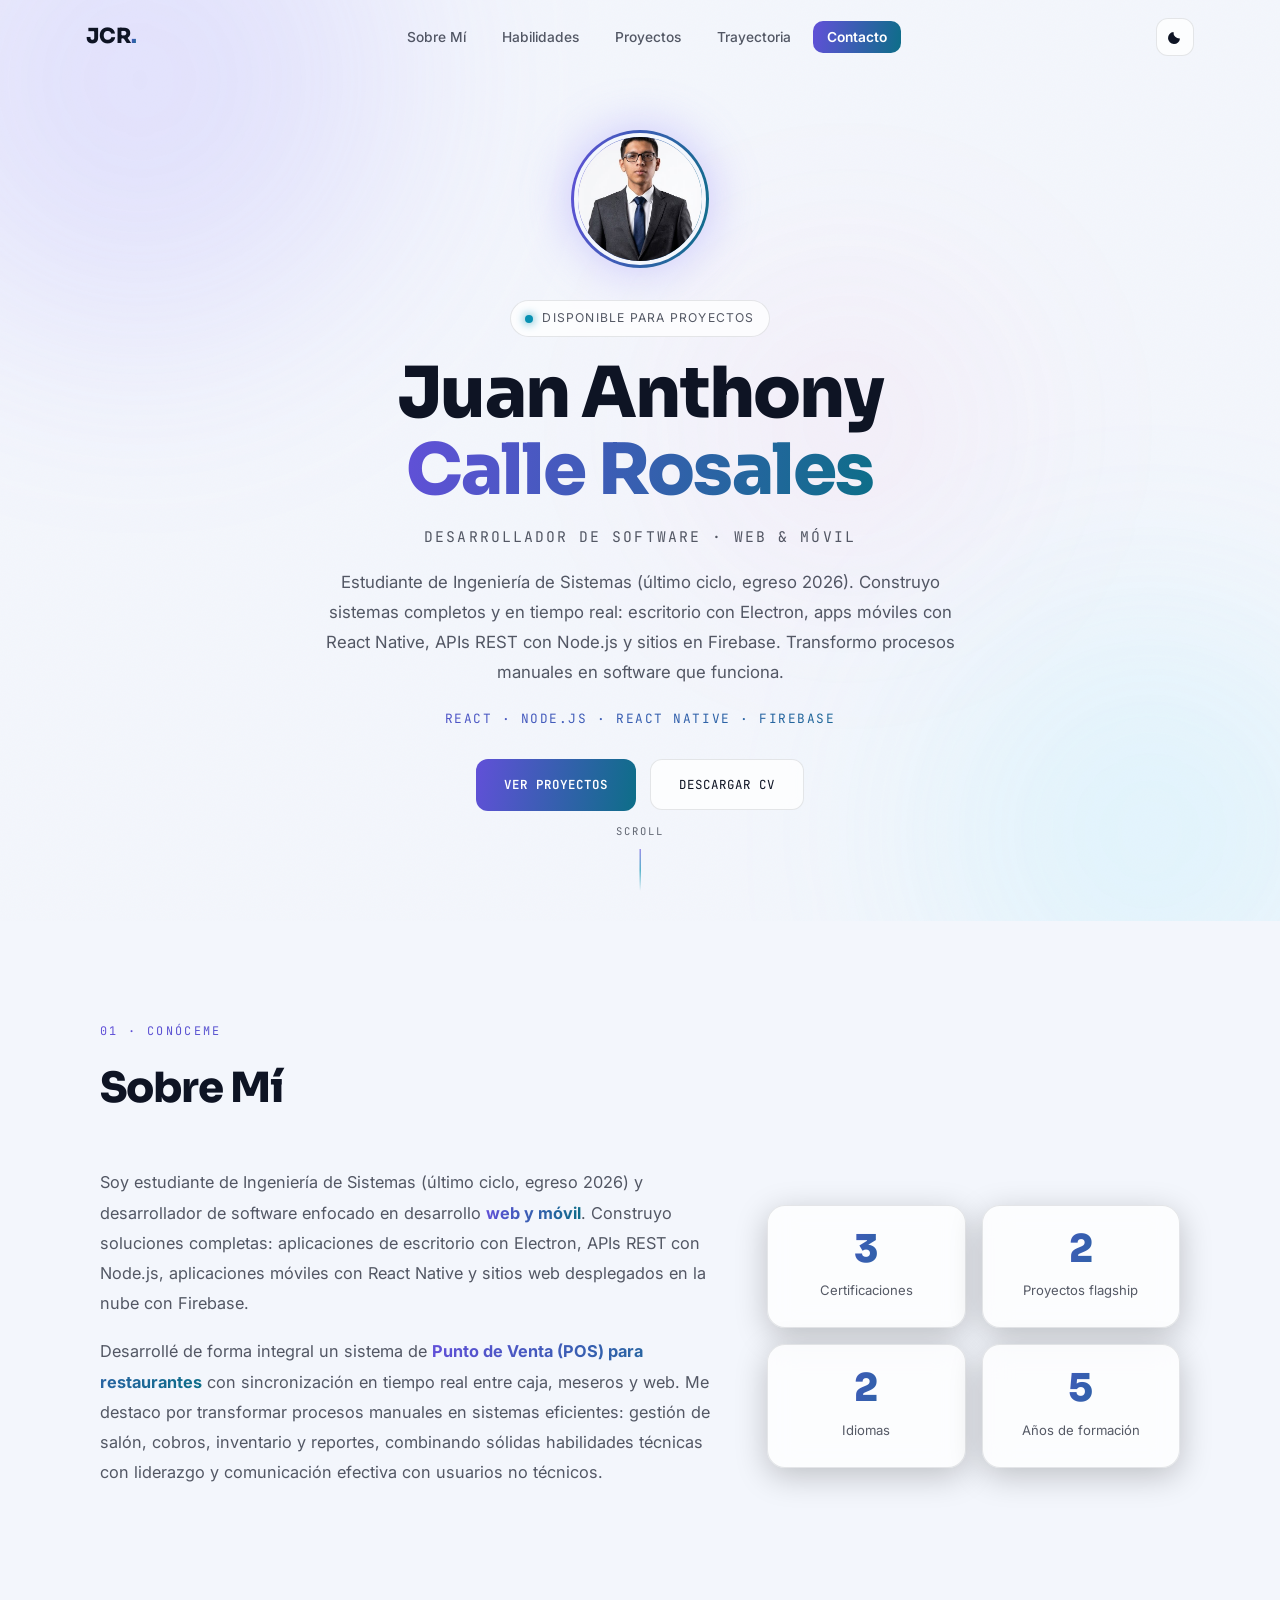
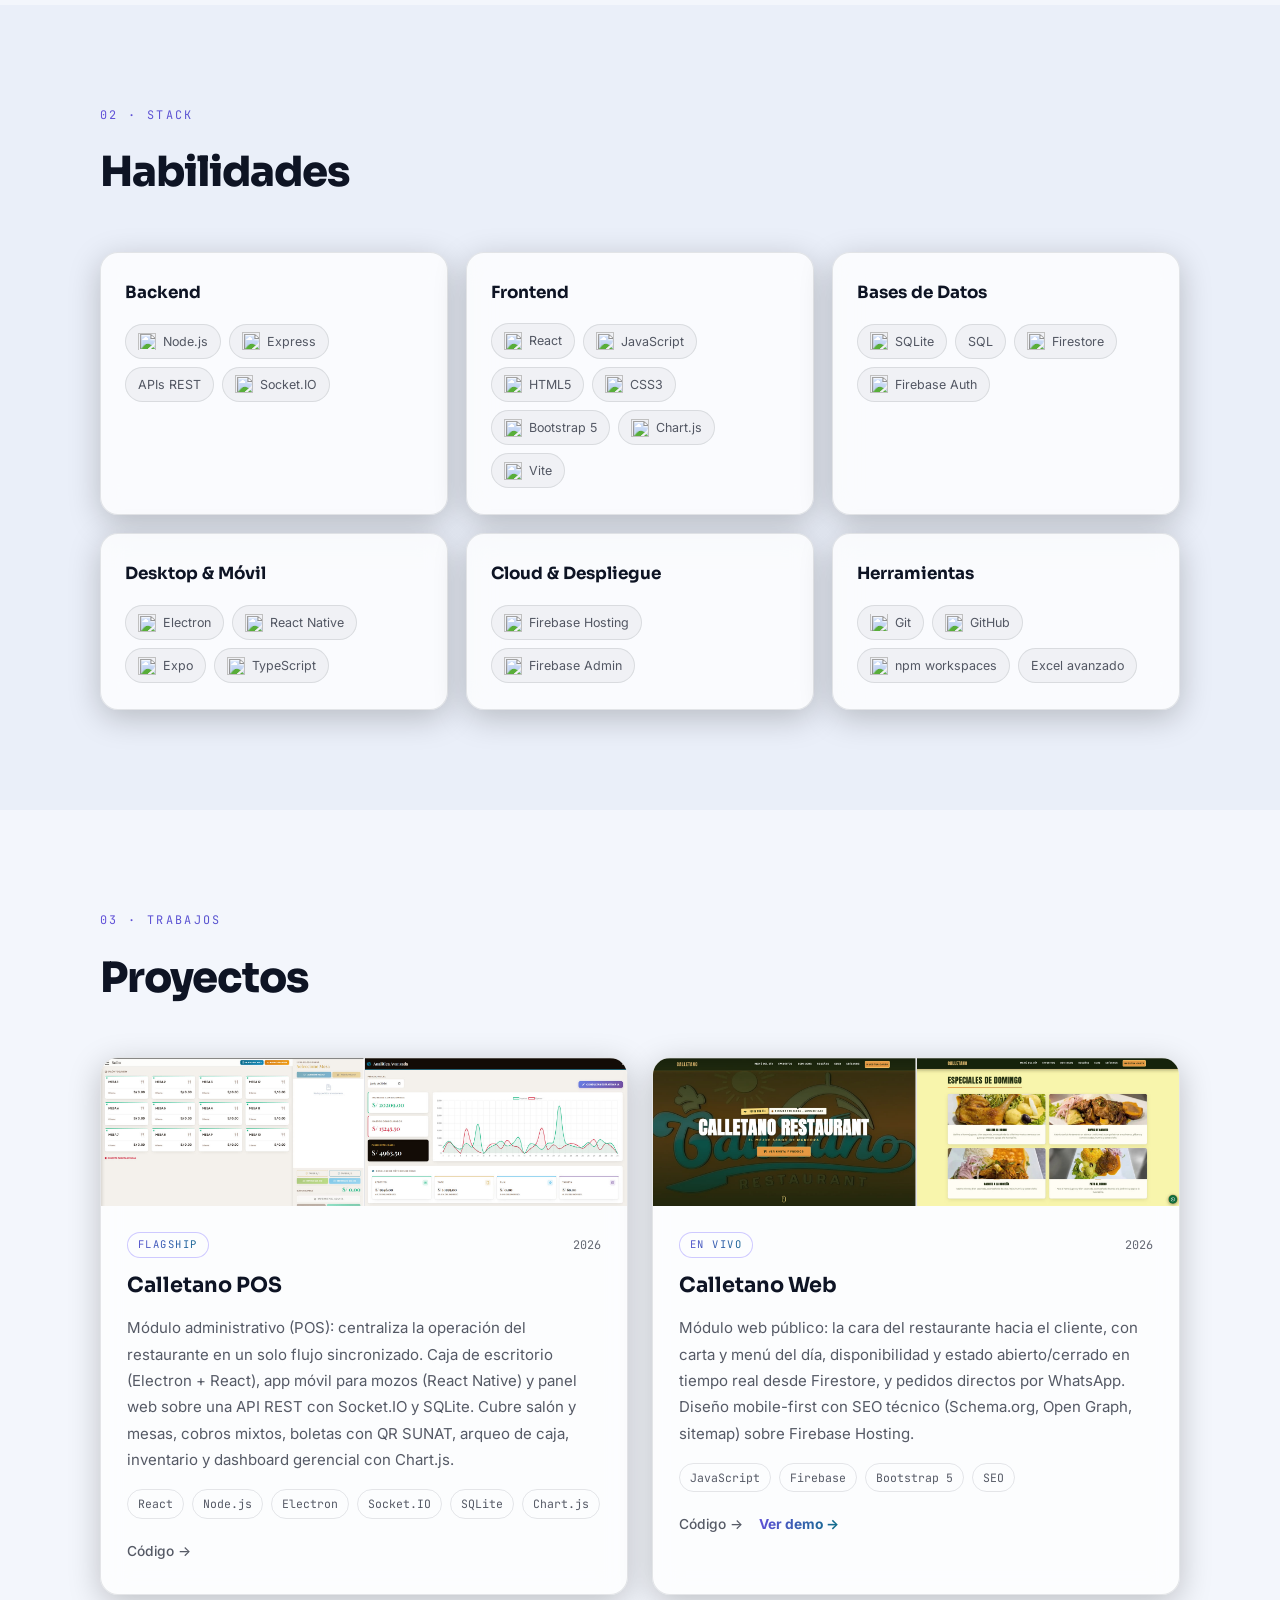
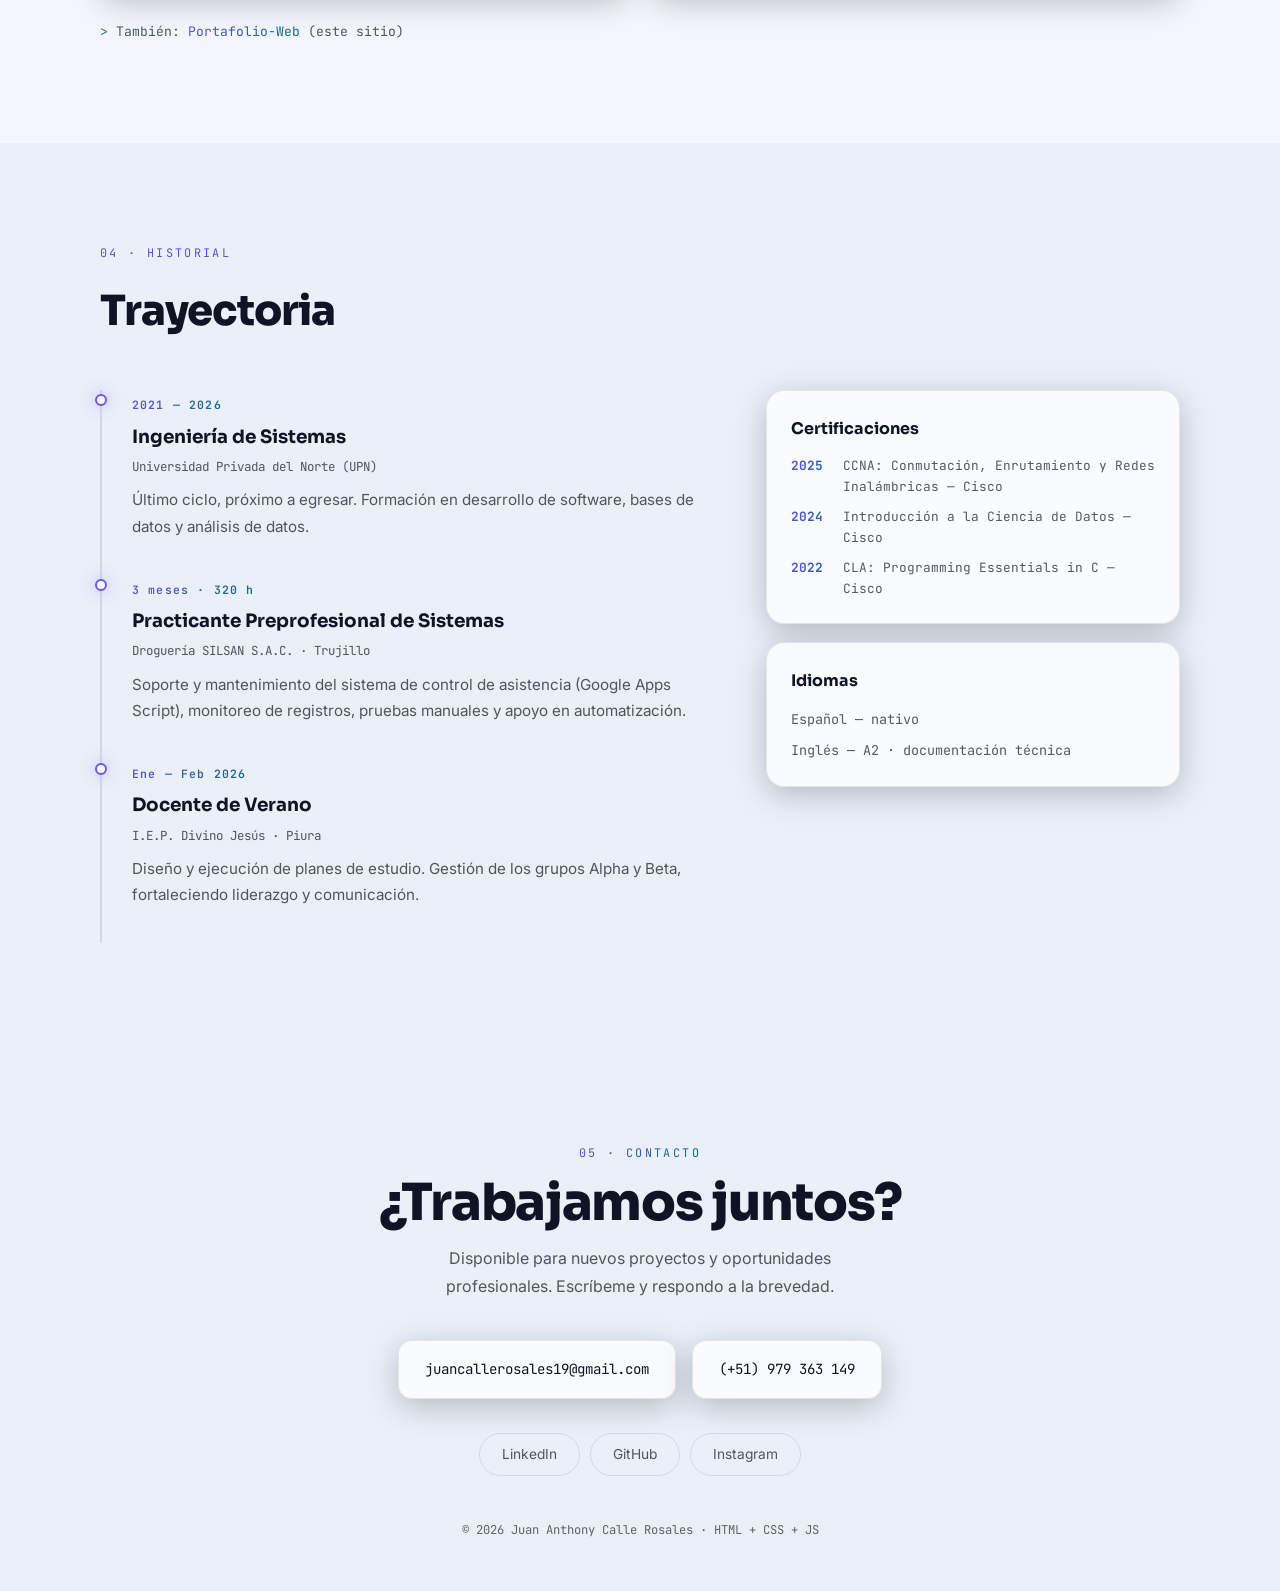
==== commit 538948b1: "feat: actualización de proyectos Calletano con galería 2-up e imágenes optimizadas" ====
--- a/index.html
+++ b/index.html
@@ -153,7 +153,7 @@
             <div class="stack mono">React · Node.js · React Native · Firebase</div>
             <div class="btns">
                 <a href="#proyectos" class="btn btn-primary">Ver proyectos</a>
-                <a href="docs/CV - Calle Rosales.docx" download class="btn btn-ghost">Descargar CV</a>
+                <a href="docs/CV - Calle Rosales.pdf" download class="btn btn-ghost">Descargar CV</a>
             </div>
         </div>
         <div class="scroll-hint" aria-hidden="true"><span class="mono">scroll</span><i></i></div>
@@ -250,11 +250,14 @@
                 <h2 class="sec-title">Proyectos</h2>
                 <div class="projects-grid reveal">
                     <article class="project-card glass">
-                        <div class="shot"><img src="img/SistemaPOS_Calletano.jpg" alt="Captura del sistema Calletano POS" loading="lazy" decoding="async" width="640" height="360"></div>
+                        <div class="shot">
+                            <div class="shot-frame"><img src="img/SistemaPOSCuadriculaMesas.jpg" alt="Cuadrícula de mesas del salón en Calletano POS" loading="lazy" decoding="async" width="640" height="360"></div>
+                            <div class="shot-frame"><img src="img/SistemaPOSGraficoAnalitica.jpg" alt="Dashboard de analítica y ventas de Calletano POS" loading="lazy" decoding="async" width="640" height="360"></div>
+                        </div>
                         <div class="p-body">
                             <div class="p-top"><span class="badge mono">FLAGSHIP</span><span class="p-year mono">2026</span></div>
                             <h3>Calletano POS</h3>
-                            <p>Sistema de Punto de Venta para Restaurantes con tres componentes sincronizados en tiempo real: caja de escritorio (Electron + React), app móvil POS-Mozo (React Native/Expo/TypeScript) y web. API REST y tiempo real con Socket.IO sobre SQLite, autenticación segura (bcrypt), validación (Zod) y logging (Winston). Gestión de salón, cobros mixtos, boletas con QR SUNAT, arqueo de caja, dashboard gerencial (Chart.js), inventario, delivery, club de clientes e instalador de Windows (NSIS).</p>
+                            <p>Módulo administrativo (POS): centraliza la operación del restaurante en un solo flujo sincronizado. Caja de escritorio (Electron + React), app móvil para mozos (React Native) y panel web sobre una API REST con Socket.IO y SQLite. Cubre salón y mesas, cobros mixtos, boletas con QR SUNAT, arqueo de caja, inventario y dashboard gerencial con Chart.js.</p>
                             <ul class="tags mono"><li>React</li><li>Node.js</li><li>Electron</li><li>Socket.IO</li><li>SQLite</li><li>Chart.js</li></ul>
                             <div class="p-links">
                                 <a href="https://github.com/JuanCall/Web-Calletano-Restaurant" target="_blank" rel="noopener noreferrer" class="link">Código →</a>
@@ -262,11 +265,14 @@
                         </div>
                     </article>
                     <article class="project-card glass">
-                        <div class="shot"><img src="img/Web-CalletanoRestaurant.jpg" alt="Captura del sitio Calletano Web" loading="lazy" decoding="async" width="640" height="360"></div>
+                        <div class="shot">
+                            <div class="shot-frame"><img src="img/PortadaWebCalletano.jpg" alt="Portada del sitio web de Calletano Restaurant" loading="lazy" decoding="async" width="640" height="360"></div>
+                            <div class="shot-frame"><img src="img/EspecialesWebCalletano.jpg" alt="Página de especiales y menú digital de Calletano Web" loading="lazy" decoding="async" width="640" height="360"></div>
+                        </div>
                         <div class="p-body">
                             <div class="p-top"><span class="badge mono">EN VIVO</span><span class="p-year mono">2026</span></div>
                             <h3>Calletano Web</h3>
-                            <p>Sitio público del restaurante con menú digital: carta y menú del día en línea, precios y estado abierto/cerrado en tiempo real desde Firestore, y pedidos directos por WhatsApp. SEO técnico (Schema.org, Open Graph, sitemap.xml, robots.txt) y diseño mobile-first, desplegado en Firebase Hosting.</p>
+                            <p>Módulo web público: la cara del restaurante hacia el cliente, con carta y menú del día, disponibilidad y estado abierto/cerrado en tiempo real desde Firestore, y pedidos directos por WhatsApp. Diseño mobile-first con SEO técnico (Schema.org, Open Graph, sitemap) sobre Firebase Hosting.</p>
                             <ul class="tags mono"><li>JavaScript</li><li>Firebase</li><li>Bootstrap 5</li><li>SEO</li></ul>
                             <div class="p-links">
                                 <a href="https://github.com/JuanCall/Web-Calletano-Restaurant" target="_blank" rel="noopener noreferrer" class="link">Código →</a>
--- a/styles.css
+++ b/styles.css
@@ -10,13 +10,17 @@
     --bg-alt: #0A101F;
     --ink: #EAF0FF;
     --ink-dim: rgba(234, 240, 255, 0.66);
-    --ink-faint: rgba(234, 240, 255, 0.44);
+    /* 0.44 daba 3.97:1 sobre la tarjeta glass; 0.54 sube a ~5.4:1 */
+    --ink-faint: rgba(234, 240, 255, 0.54);
     --line: rgba(255, 255, 255, 0.1);
     --violet: #8B7CFF;
     --cyan: #4FE0FF;
     --pink: #EC6BC8;
     --grad: linear-gradient(100deg, var(--violet) 0%, var(--cyan) 100%);
     --grad-soft: linear-gradient(100deg, rgba(139, 124, 255, 0.14), rgba(79, 224, 255, 0.14));
+    /* Tinta sobre superficies pintadas con --grad. El gradiente se mantiene brillante,
+       así que el texto se oscurece en el tema oscuro (blanco sobre el cian daba 1.56:1). */
+    --on-accent: #070B16;
     --glass: rgba(255, 255, 255, 0.045);
     --glass-strong: rgba(255, 255, 255, 0.07);
     --font-display: 'Sora', system-ui, sans-serif;
@@ -32,13 +36,19 @@
     --bg-alt: #EAEFF9;
     --ink: #0E1424;
     --ink-dim: rgba(14, 20, 36, 0.7);
-    --ink-faint: rgba(14, 20, 36, 0.46);
+    /* 0.46 daba 2.99:1 sobre --bg-alt; 0.64 sube a ~5.2:1 */
+    --ink-faint: rgba(14, 20, 36, 0.64);
     --line: rgba(14, 20, 36, 0.1);
     --violet: #6D5AE0;
     --cyan: #0891B2;
     --pink: #C026A9;
-    --grad: linear-gradient(100deg, #6D5AE0 0%, #0891B2 100%);
+    /* Los dos extremos de --grad se oscurecen sólo dentro del gradiente: como tinta sobre
+       los fondos claros del tema, #0891B2 daba 3.2:1 y #6D5AE0 4.35:1 (labels, fechas,
+       badges, strong y enlaces son texto pequeño). También deja blanco encima del CTA.
+       --violet y --cyan siguen brillantes para bordes, orbes y el punto de "disponible". */
+    --grad: linear-gradient(100deg, #6150D8 0%, #0D6E88 100%);
     --grad-soft: linear-gradient(100deg, rgba(109, 90, 224, 0.1), rgba(8, 145, 178, 0.1));
+    --on-accent: #FFFFFF;
     --glass: rgba(255, 255, 255, 0.75);
     --glass-strong: rgba(255, 255, 255, 0.92);
 }
@@ -68,7 +78,7 @@
 .mono { font-family: var(--font-mono); font-variant-numeric: tabular-nums; }
 .display { font-family: var(--font-display); font-weight: 800; letter-spacing: -0.025em; line-height: 1.1; text-wrap: balance; }
 
-.skip-link { position: fixed; top: -100px; left: 12px; z-index: 300; background: var(--violet); color: #fff; padding: 10px 18px; font-family: var(--font-mono); font-size: 0.78rem; text-decoration: none; border-radius: 10px; }
+.skip-link { position: fixed; top: -100px; left: 12px; z-index: 300; background: var(--grad); color: var(--on-accent); padding: 10px 18px; font-family: var(--font-mono); font-size: 0.78rem; text-decoration: none; border-radius: 10px; }
 
 /* --- Scroll progress (animate) --- */
 /* Propósito: indicación de estado (progreso de lectura), no un evento; sigue el gesto 1:1. */
@@ -110,7 +120,7 @@
     padding: 8px 14px; border-radius: 10px; transition: color 0.2s ease, background 0.2s ease;
 }
 .links a:hover, .links a.active { color: var(--ink); background: var(--glass); }
-.links a.cta { background: var(--grad); color: #fff; font-weight: 600; }
+.links a.cta { background: var(--grad); color: var(--on-accent); font-weight: 600; }
 .links a.cta:hover { box-shadow: 0 6px 24px rgba(139, 124, 255, 0.4); }
 
 .right { display: flex; align-items: center; gap: 10px; }
@@ -134,7 +144,9 @@
 .nav-mobile a:hover { color: var(--violet); }
 
 /* --- Hero --- */
-.hero { min-height: 100vh; display: flex; align-items: center; justify-content: center; text-align: center; padding: 130px 24px 90px; position: relative; overflow: hidden; }
+/* El padding inferior reserva la franja del scroll-hint (68px + 30px de separación):
+   con 90px la caja del hint solapaba 8px la de los botones cuando 100vh no alcanzaba. */
+.hero { min-height: 100vh; display: flex; align-items: center; justify-content: center; text-align: center; padding: 130px 24px 110px; position: relative; overflow: hidden; }
 
 .hero-bg { position: absolute; inset: 0; pointer-events: none; }
 .orb { position: absolute; border-radius: 50%; filter: blur(110px); }
@@ -176,7 +188,7 @@
     letter-spacing: 0.08em; text-transform: uppercase; text-decoration: none; cursor: pointer;
     transition: transform 0.25s var(--ease), box-shadow 0.25s var(--ease), border-color 0.25s ease;
 }
-.btn-primary { background: var(--grad); color: #fff; font-weight: 600; }
+.btn-primary { background: var(--grad); color: var(--on-accent); font-weight: 600; }
 .btn-ghost { border: 1px solid var(--line); color: var(--ink); background: var(--glass); backdrop-filter: blur(8px); }
 .btn-ghost:hover { border-color: var(--violet); color: var(--violet); }
 
@@ -237,11 +249,21 @@
 .projects-grid { display: grid; grid-template-columns: 1fr 1fr; gap: 24px; }
 .project-card { border-radius: var(--radius); overflow: hidden; transition: transform 0.3s var(--ease), box-shadow 0.3s var(--ease), border-color 0.3s ease; }
 .project-card:hover { box-shadow: 0 0 0 1px rgba(139, 124, 255, 0.35); }
-.shot { overflow: hidden; }
-.shot img { width: 100%; height: 210px; object-fit: cover; object-position: top; filter: saturate(0.95); transition: transform 0.5s var(--ease); }
+/* Mini-galería: dos vistas del mismo proyecto separadas por un hairline de 1px (--line, como el resto de bordes).
+   Columnas idénticas (gap, no border) para que ambos marcos midan lo mismo y no quede sliver al pie de la 2ª captura.
+   El marco fija el ratio 16/9 (≈ el de las capturas, 1.70–1.94) para que object-fit: cover recorte lo mínimo. */
+.shot { display: grid; grid-template-columns: 1fr 1fr; gap: 1px; position: relative; }
+.shot::after { content: ''; position: absolute; top: 0; bottom: 0; left: calc(50% - 0.5px); width: 1px; background: var(--line); pointer-events: none; }
+.shot-frame { position: relative; overflow: hidden; aspect-ratio: 16 / 9; }
+.shot img { position: absolute; inset: 0; width: 100%; height: 100%; object-fit: cover; object-position: top; filter: saturate(0.95); transition: transform 0.5s var(--ease); }
 
 /* Emil: revelado de captura con clip-path al entrar la sección (una escena, no fade genérico) */
-.projects-grid .shot img { transform: scale(1.06); clip-path: inset(0 0 100% 0); transition: clip-path 750ms var(--ease) 120ms, transform 500ms var(--ease); }
+.projects-grid .shot img { transform: scale(1.06); clip-path: inset(0 0 100% 0); transition: clip-path 750ms var(--ease) var(--shot-delay, 120ms), transform 500ms var(--ease); }
+/* Cascada de lectura: vista 1 → vista 2 → siguiente proyecto, 120ms de paso */
+.project-card:nth-child(1) .shot-frame:nth-child(1) img { --shot-delay: 120ms; }
+.project-card:nth-child(1) .shot-frame:nth-child(2) img { --shot-delay: 240ms; }
+.project-card:nth-child(2) .shot-frame:nth-child(1) img { --shot-delay: 360ms; }
+.project-card:nth-child(2) .shot-frame:nth-child(2) img { --shot-delay: 480ms; }
 .projects-grid.visible .shot img { transform: scale(1); clip-path: inset(0 0 0 0); }
 /* Sin JS, la captura siempre visible */
 html:not(.js) .projects-grid .shot img { clip-path: inset(0 0 0 0); transform: none; }
@@ -254,7 +276,8 @@
 .tags { list-style: none; display: flex; flex-wrap: wrap; gap: 8px; margin-bottom: 18px; }
 .tags li { font-size: 0.72rem; color: var(--ink-dim); border: 1px solid var(--line); border-radius: 20px; padding: 4px 10px; }
 .p-links { display: flex; gap: 16px; flex-wrap: wrap; }
-.link { color: var(--ink-dim); text-decoration: none; font-size: 0.86rem; font-weight: 500; }
+/* padding vertical: la caja medía 61x23 y el mínimo AA de puntero (WCAG 2.5.8) es 24x24 */
+.link { color: var(--ink-dim); text-decoration: none; font-size: 0.86rem; font-weight: 500; padding: 3px 0; }
 .link:hover { color: var(--violet); }
 .link-solid { background: var(--grad); -webkit-background-clip: text; background-clip: text; color: transparent; font-weight: 700; }
 
@@ -356,7 +379,6 @@
     .hero { padding: 120px 18px 80px; }
     .skills-grid { grid-template-columns: 1fr; }
     .stat-strip { grid-template-columns: 1fr 1fr; }
-    .shot img { height: 180px; }
     .contact-grid { flex-direction: column; align-items: center; }
     .scroll-hint { display: none; }
 }
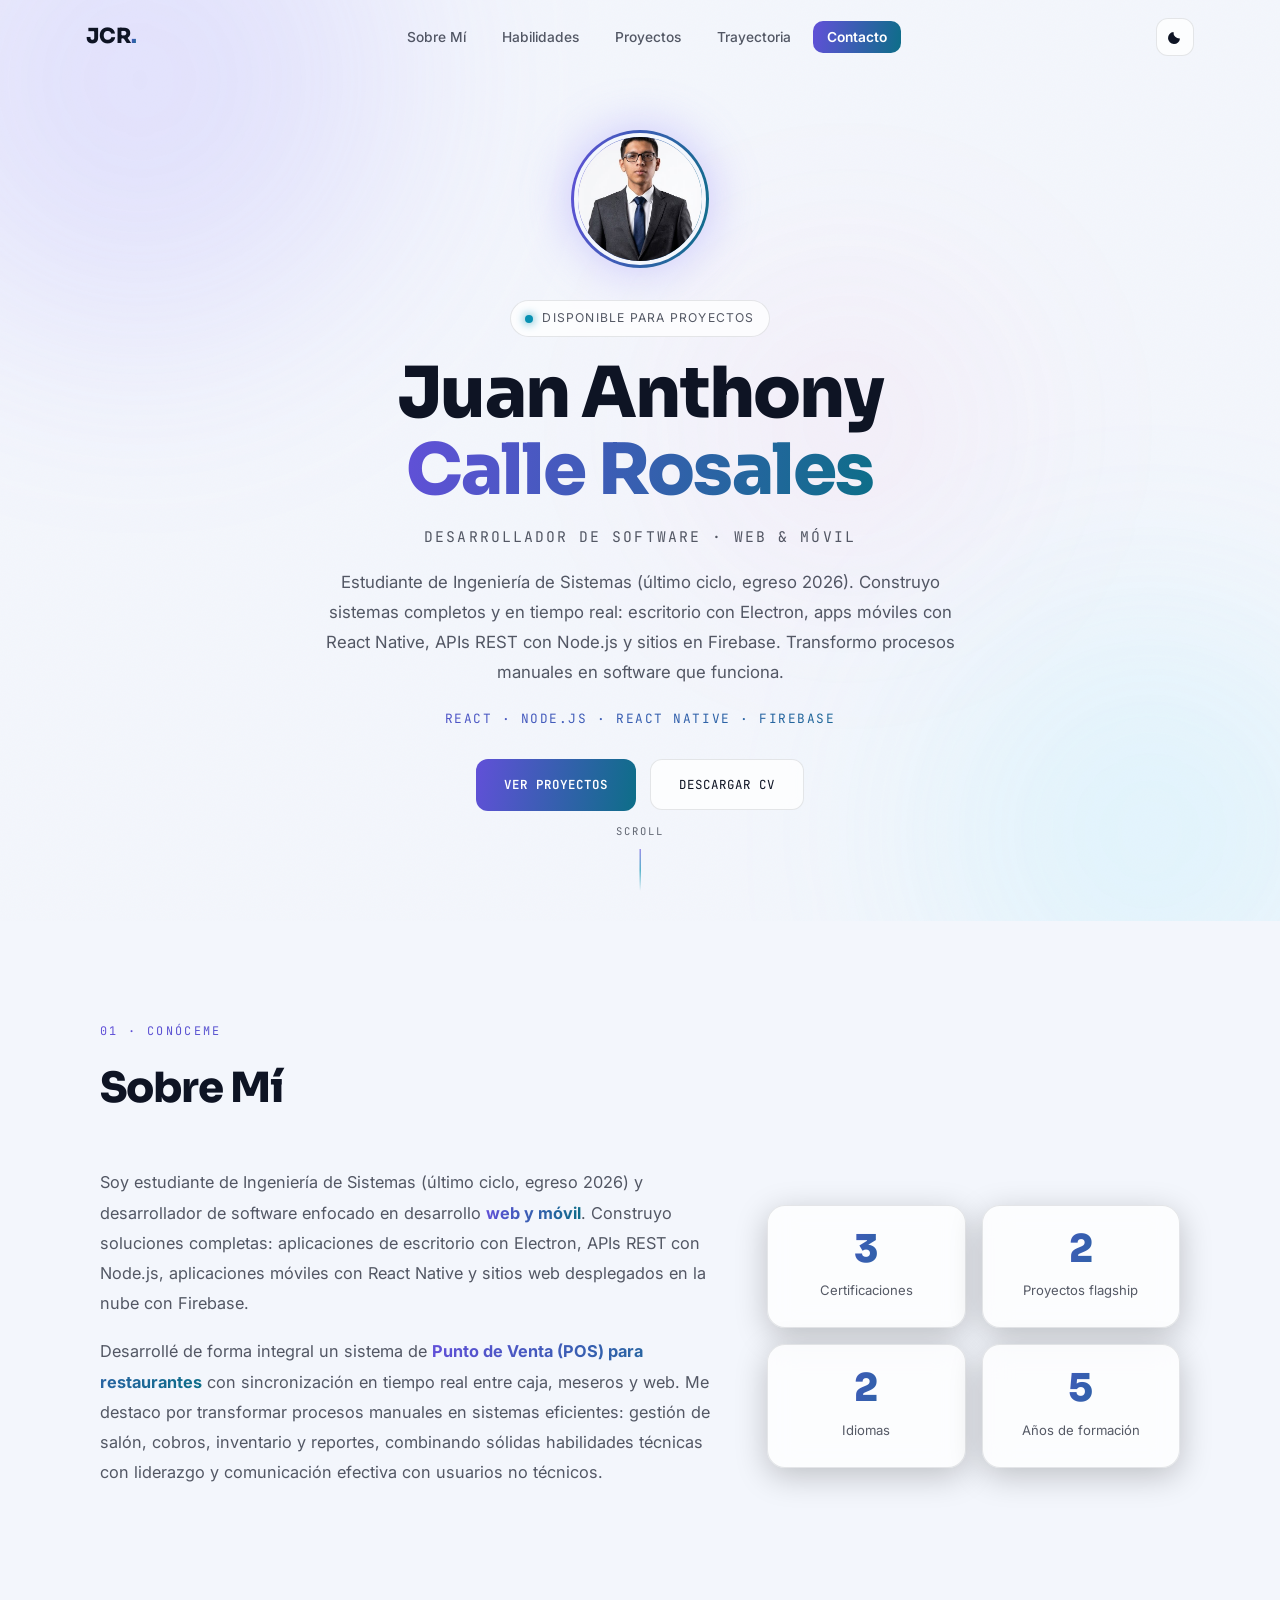
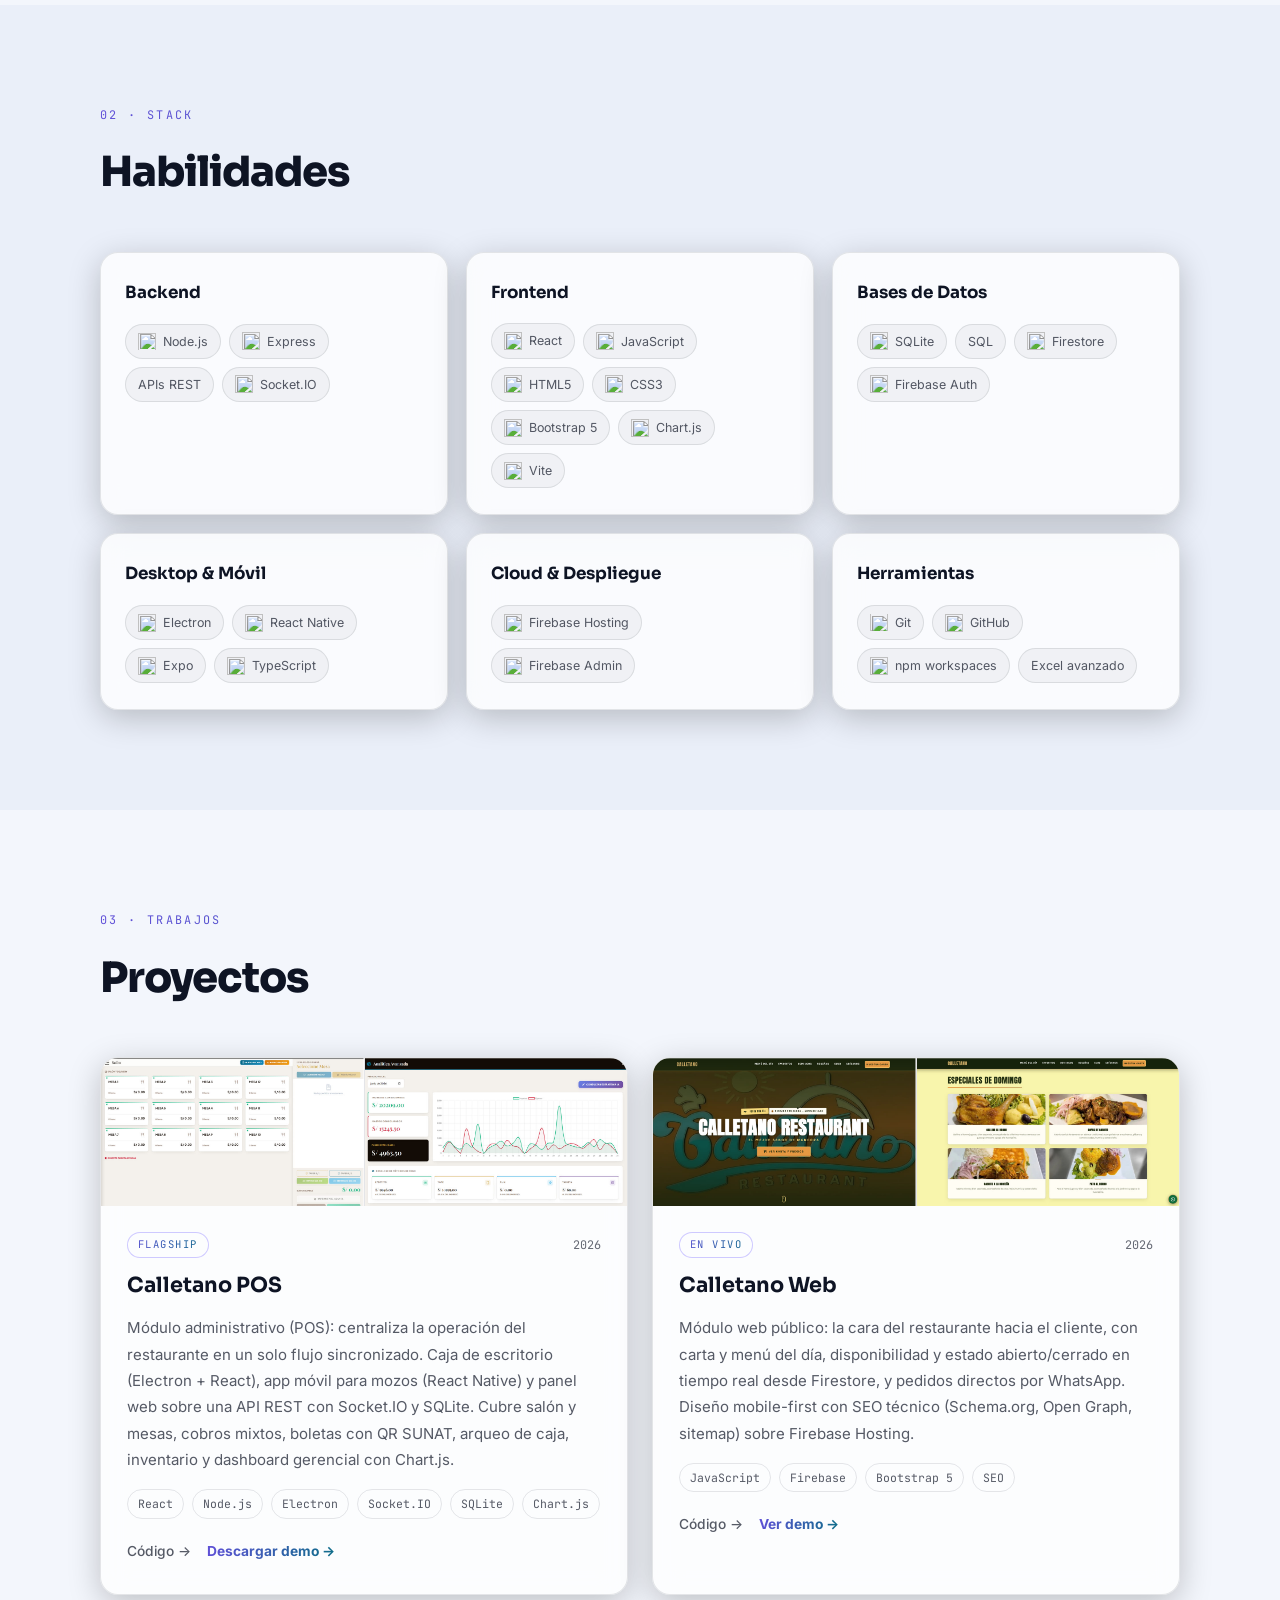
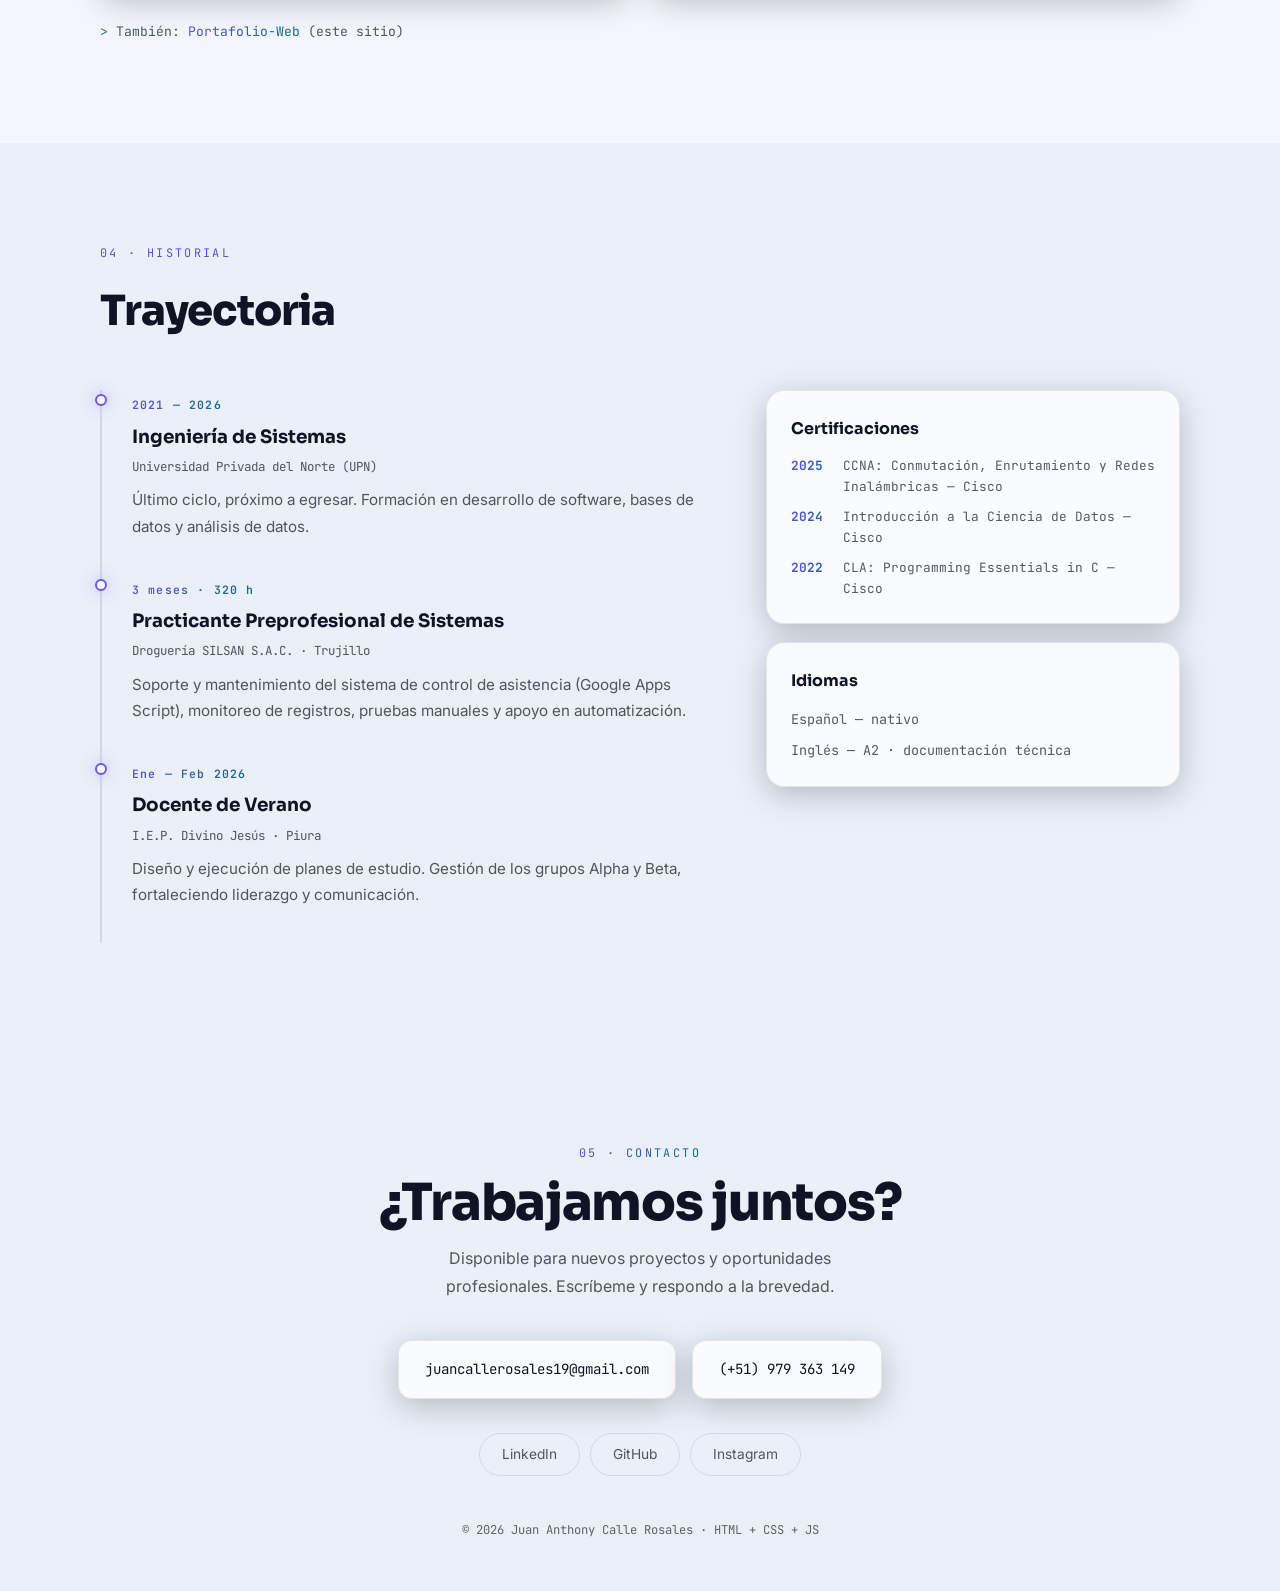
==== commit 327ee0b6: "Actualiza la tarjeta del POS con el repo público y el release El flagship no tenía forma de descarga" ====
--- a/index.html
+++ b/index.html
@@ -75,7 +75,7 @@
         "@type": "ItemList",
         "name": "Proyectos de Juan Calle Rosales",
         "itemListElement": [
-            { "@type": "ListItem", "position": 1, "name": "Calletano POS — Sistema de Punto de Venta para Restaurantes", "url": "https://github.com/JuanCall/Web-Calletano-Restaurant" },
+            { "@type": "ListItem", "position": 1, "name": "Calletano POS — Sistema de Punto de Venta para Restaurantes", "url": "https://github.com/JuanCall/pos-saas-demo" },
             { "@type": "ListItem", "position": 2, "name": "Calletano Web — Sitio oficial y menú digital", "url": "https://calletano-restaurant.web.app/" },
             { "@type": "ListItem", "position": 3, "name": "Portafolio-Web", "url": "https://juancall.github.io/Portafolio-Web/" }
         ]
@@ -260,7 +260,8 @@
                             <p>Módulo administrativo (POS): centraliza la operación del restaurante en un solo flujo sincronizado. Caja de escritorio (Electron + React), app móvil para mozos (React Native) y panel web sobre una API REST con Socket.IO y SQLite. Cubre salón y mesas, cobros mixtos, boletas con QR SUNAT, arqueo de caja, inventario y dashboard gerencial con Chart.js.</p>
                             <ul class="tags mono"><li>React</li><li>Node.js</li><li>Electron</li><li>Socket.IO</li><li>SQLite</li><li>Chart.js</li></ul>
                             <div class="p-links">
-                                <a href="https://github.com/JuanCall/Web-Calletano-Restaurant" target="_blank" rel="noopener noreferrer" class="link">Código →</a>
+                                <a href="https://github.com/JuanCall/pos-saas-demo" target="_blank" rel="noopener noreferrer" class="link">Código →</a>
+                                <a href="https://github.com/JuanCall/pos-saas-demo/releases/tag/v1.7.3-demo" target="_blank" rel="noopener noreferrer" class="link link-solid">Descargar demo →</a>
                             </div>
                         </div>
                     </article>
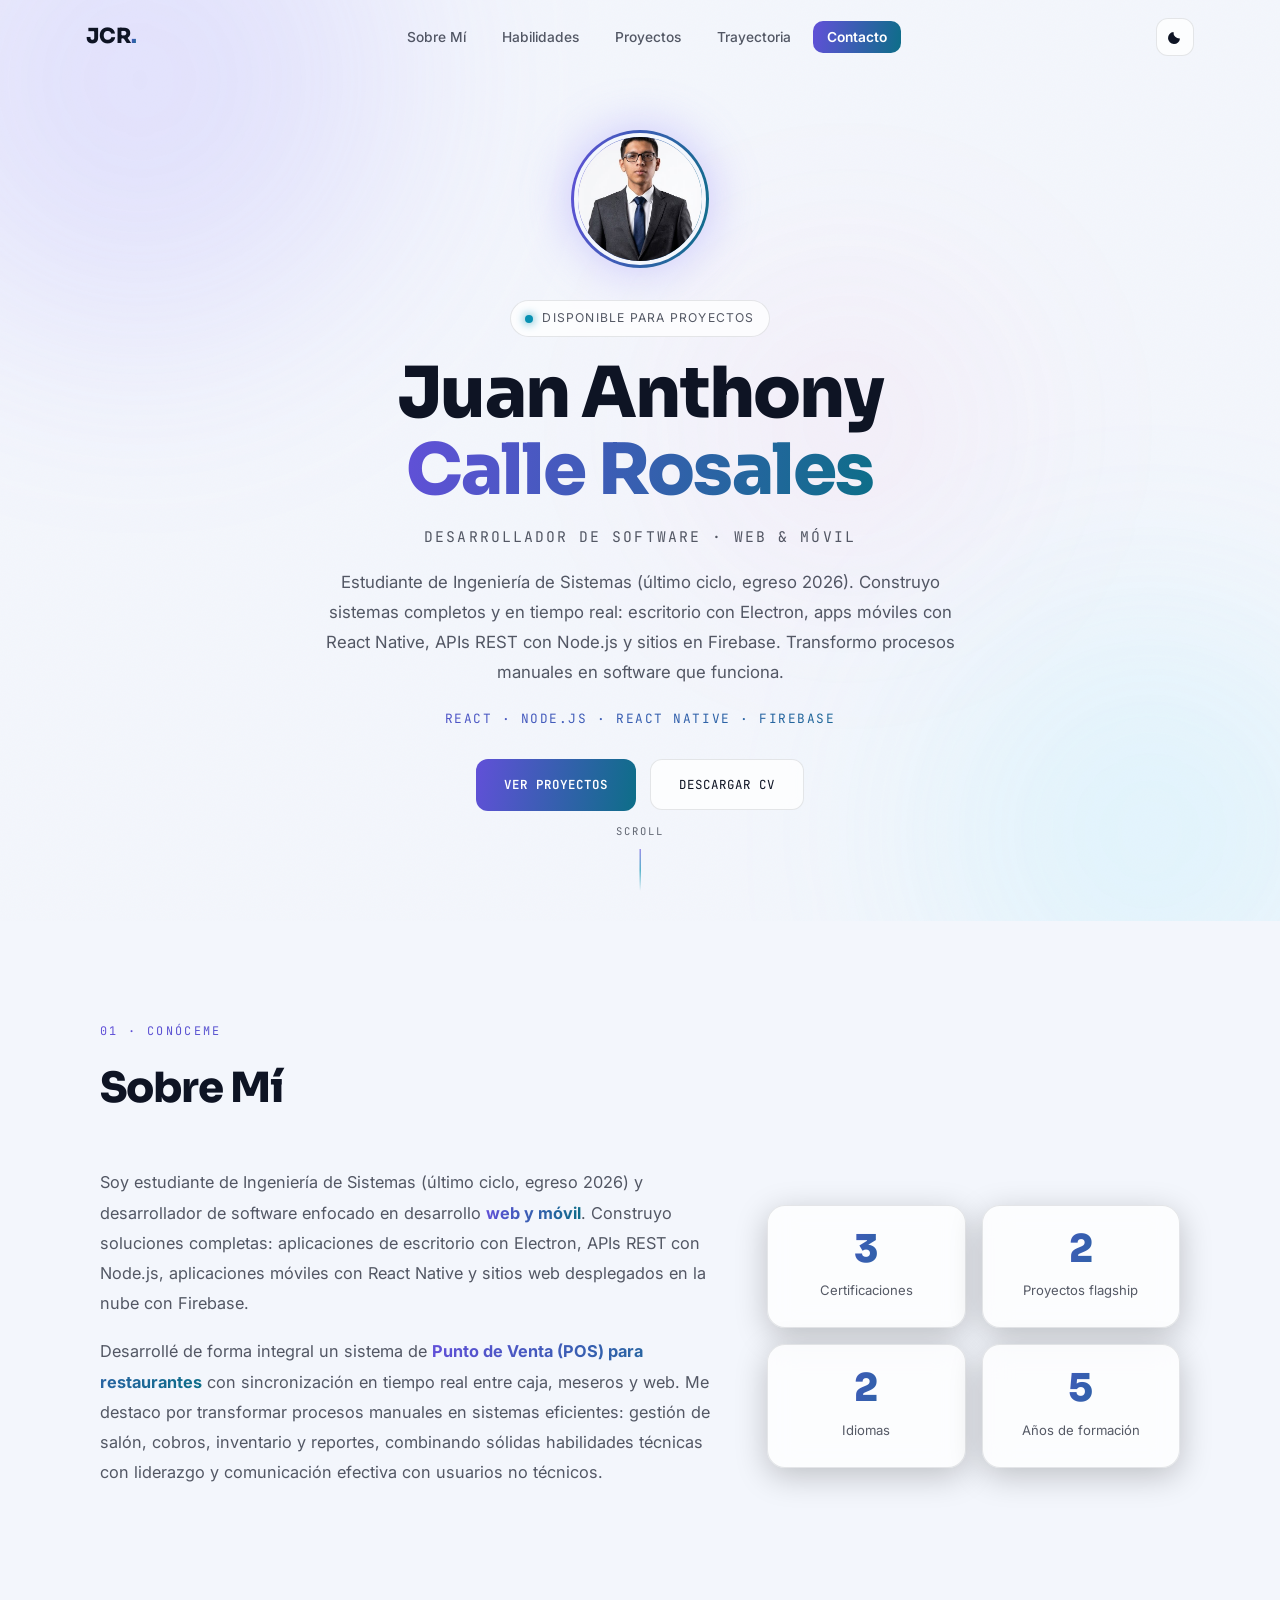
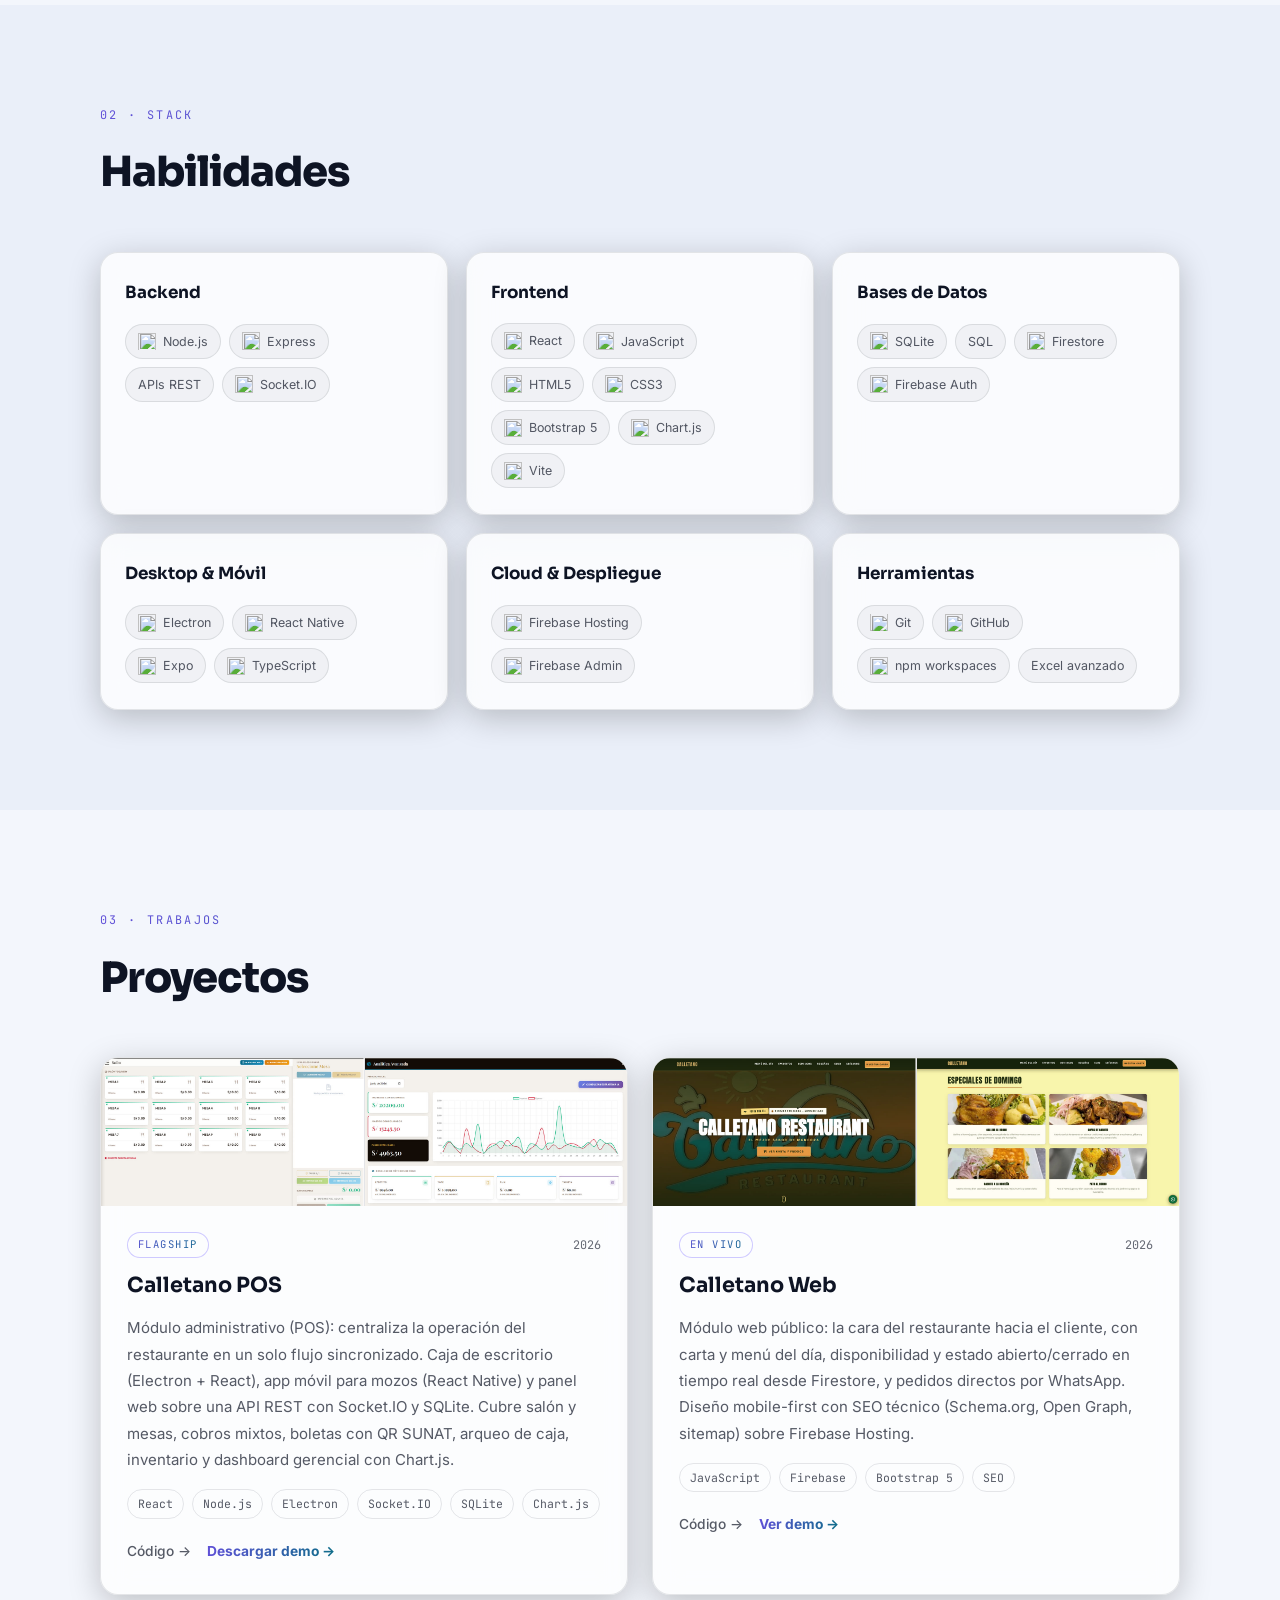
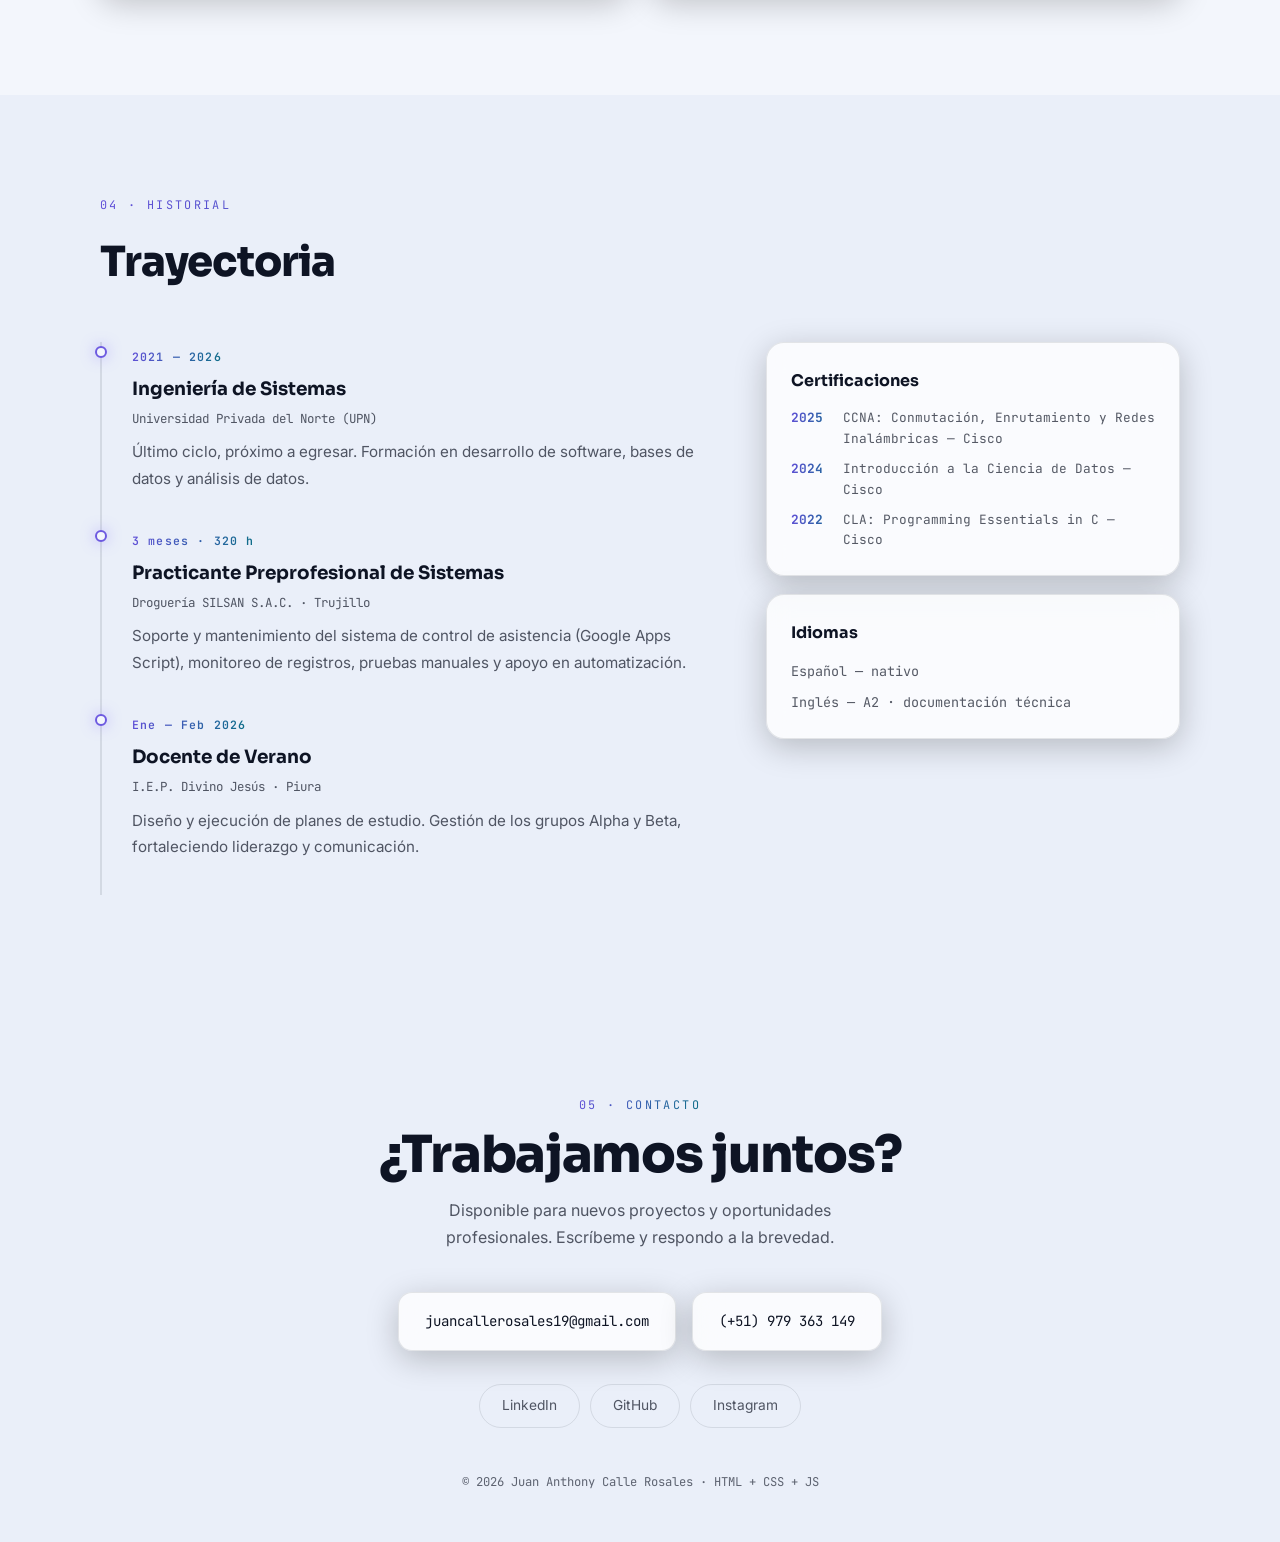
==== commit 2b9b144e: "Quita el propio portafolio de la lista de proyectos El sitio no es un trabajo que muestre habilidade" ====
--- a/index.html
+++ b/index.html
@@ -76,8 +76,7 @@
         "name": "Proyectos de Juan Calle Rosales",
         "itemListElement": [
             { "@type": "ListItem", "position": 1, "name": "Calletano POS — Sistema de Punto de Venta para Restaurantes", "url": "https://github.com/JuanCall/pos-saas-demo" },
-            { "@type": "ListItem", "position": 2, "name": "Calletano Web — Sitio oficial y menú digital", "url": "https://calletano-restaurant.web.app/" },
-            { "@type": "ListItem", "position": 3, "name": "Portafolio-Web", "url": "https://juancall.github.io/Portafolio-Web/" }
+            { "@type": "ListItem", "position": 2, "name": "Calletano Web — Sitio oficial y menú digital", "url": "https://calletano-restaurant.web.app/" }
         ]
     }
     </script>
@@ -282,7 +281,6 @@
                         </div>
                     </article>
                 </div>
-                <p class="more mono"><span>&gt;</span> También: <a href="https://github.com/JuanCall/Portafolio-Web" target="_blank" rel="noopener noreferrer">Portafolio-Web</a> (este sitio)</p>
             </div>
         </section>
 
